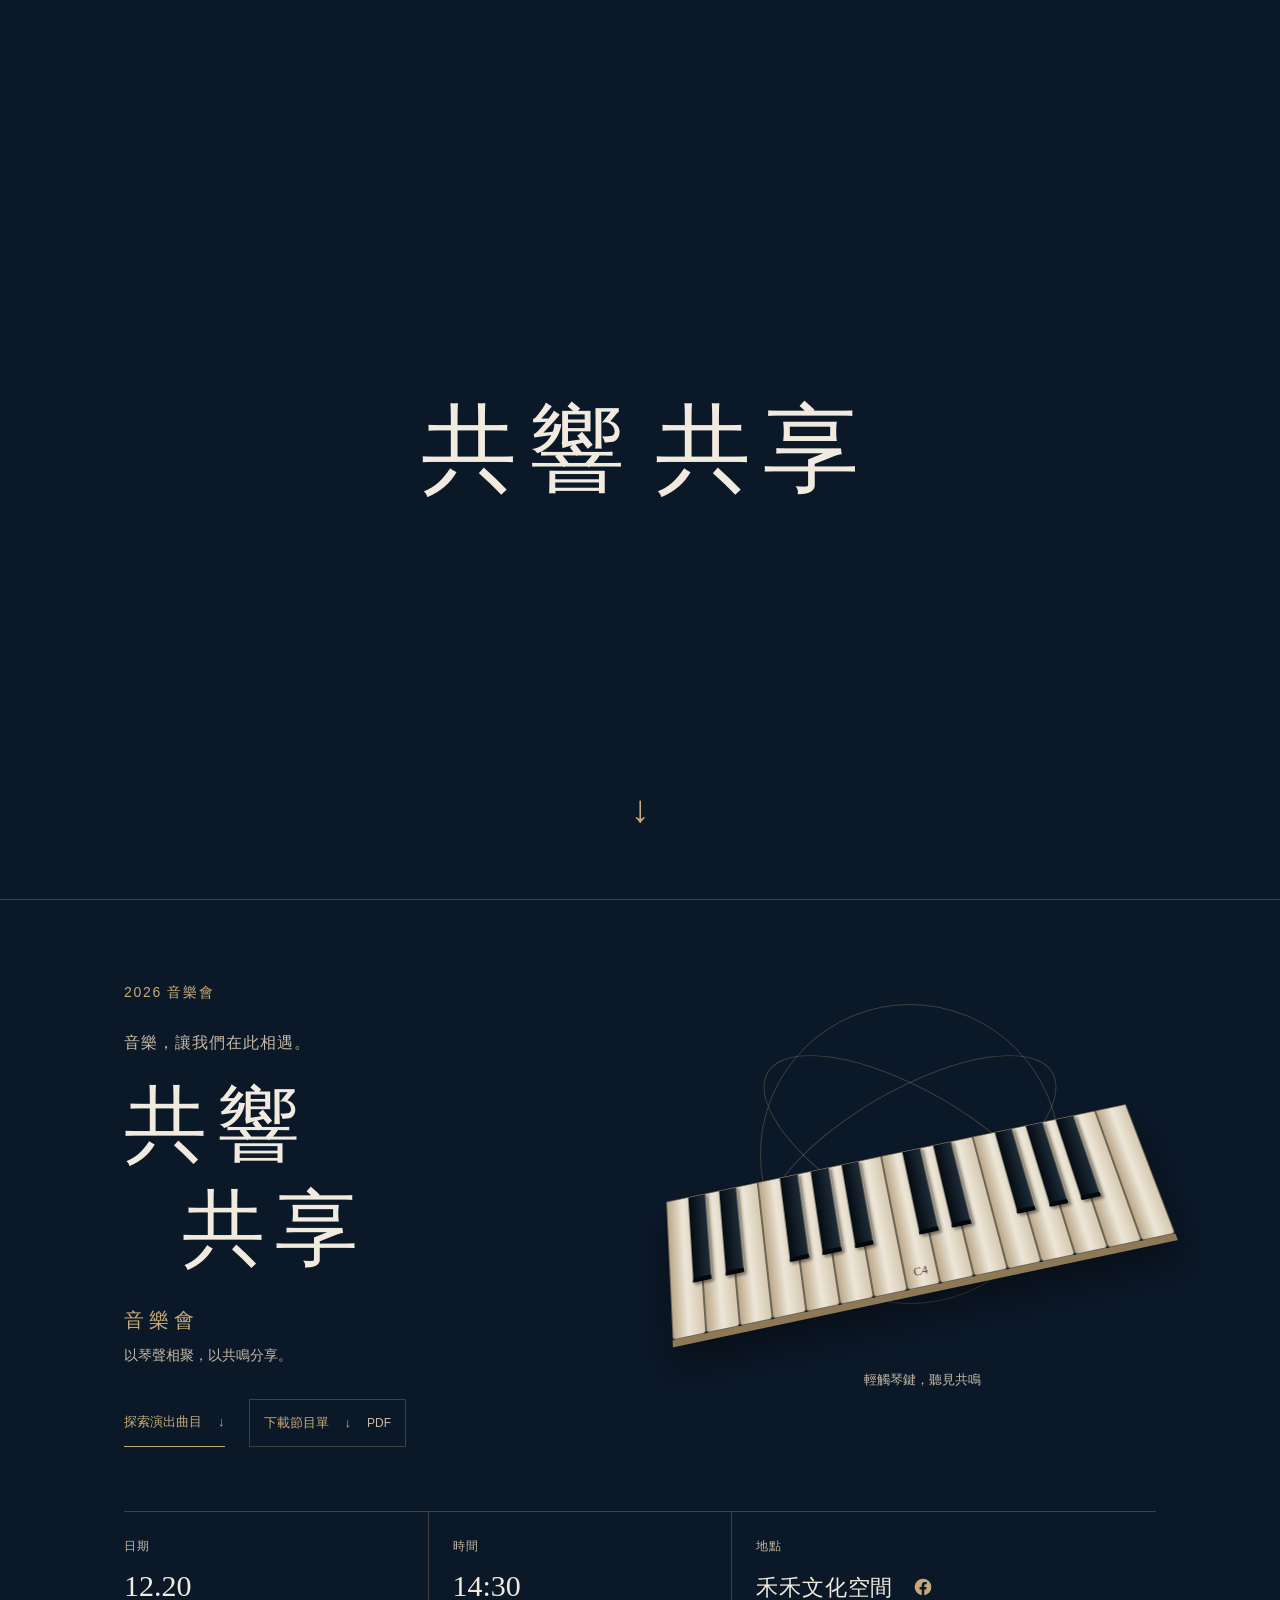
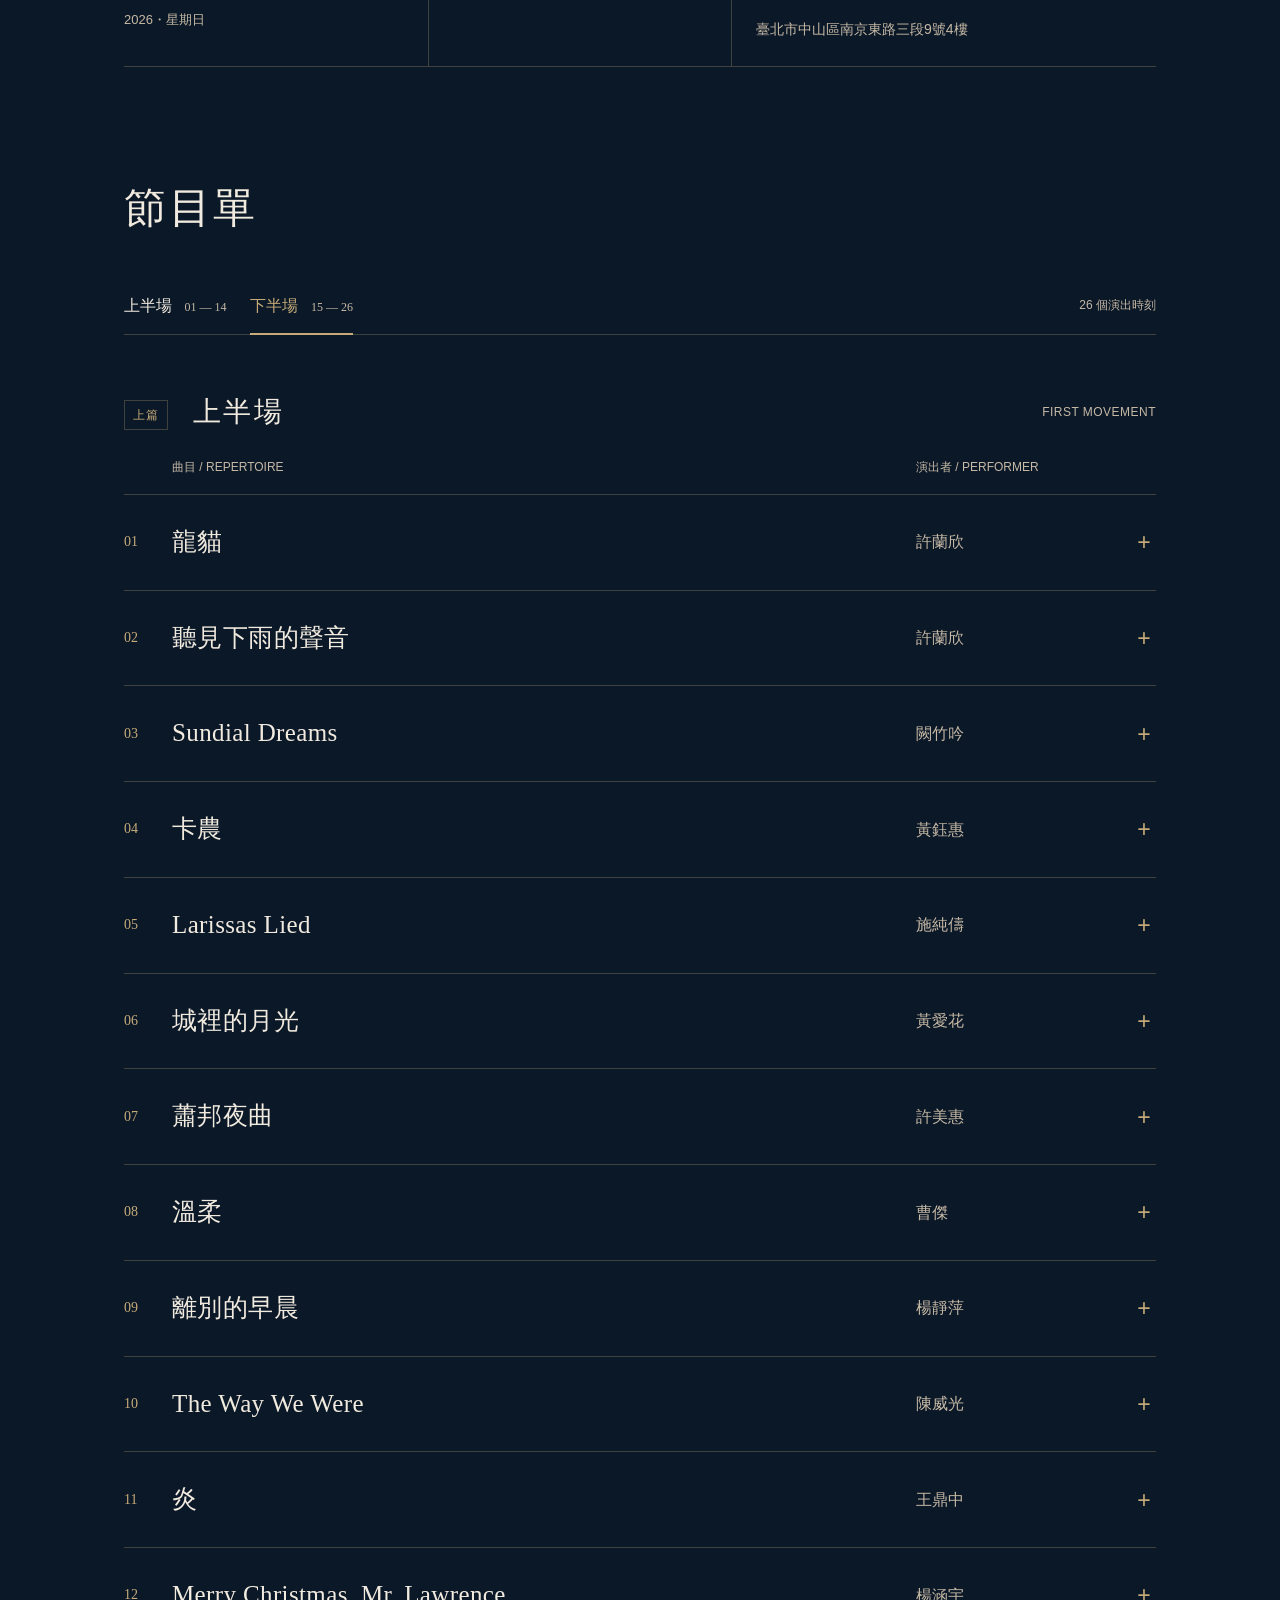
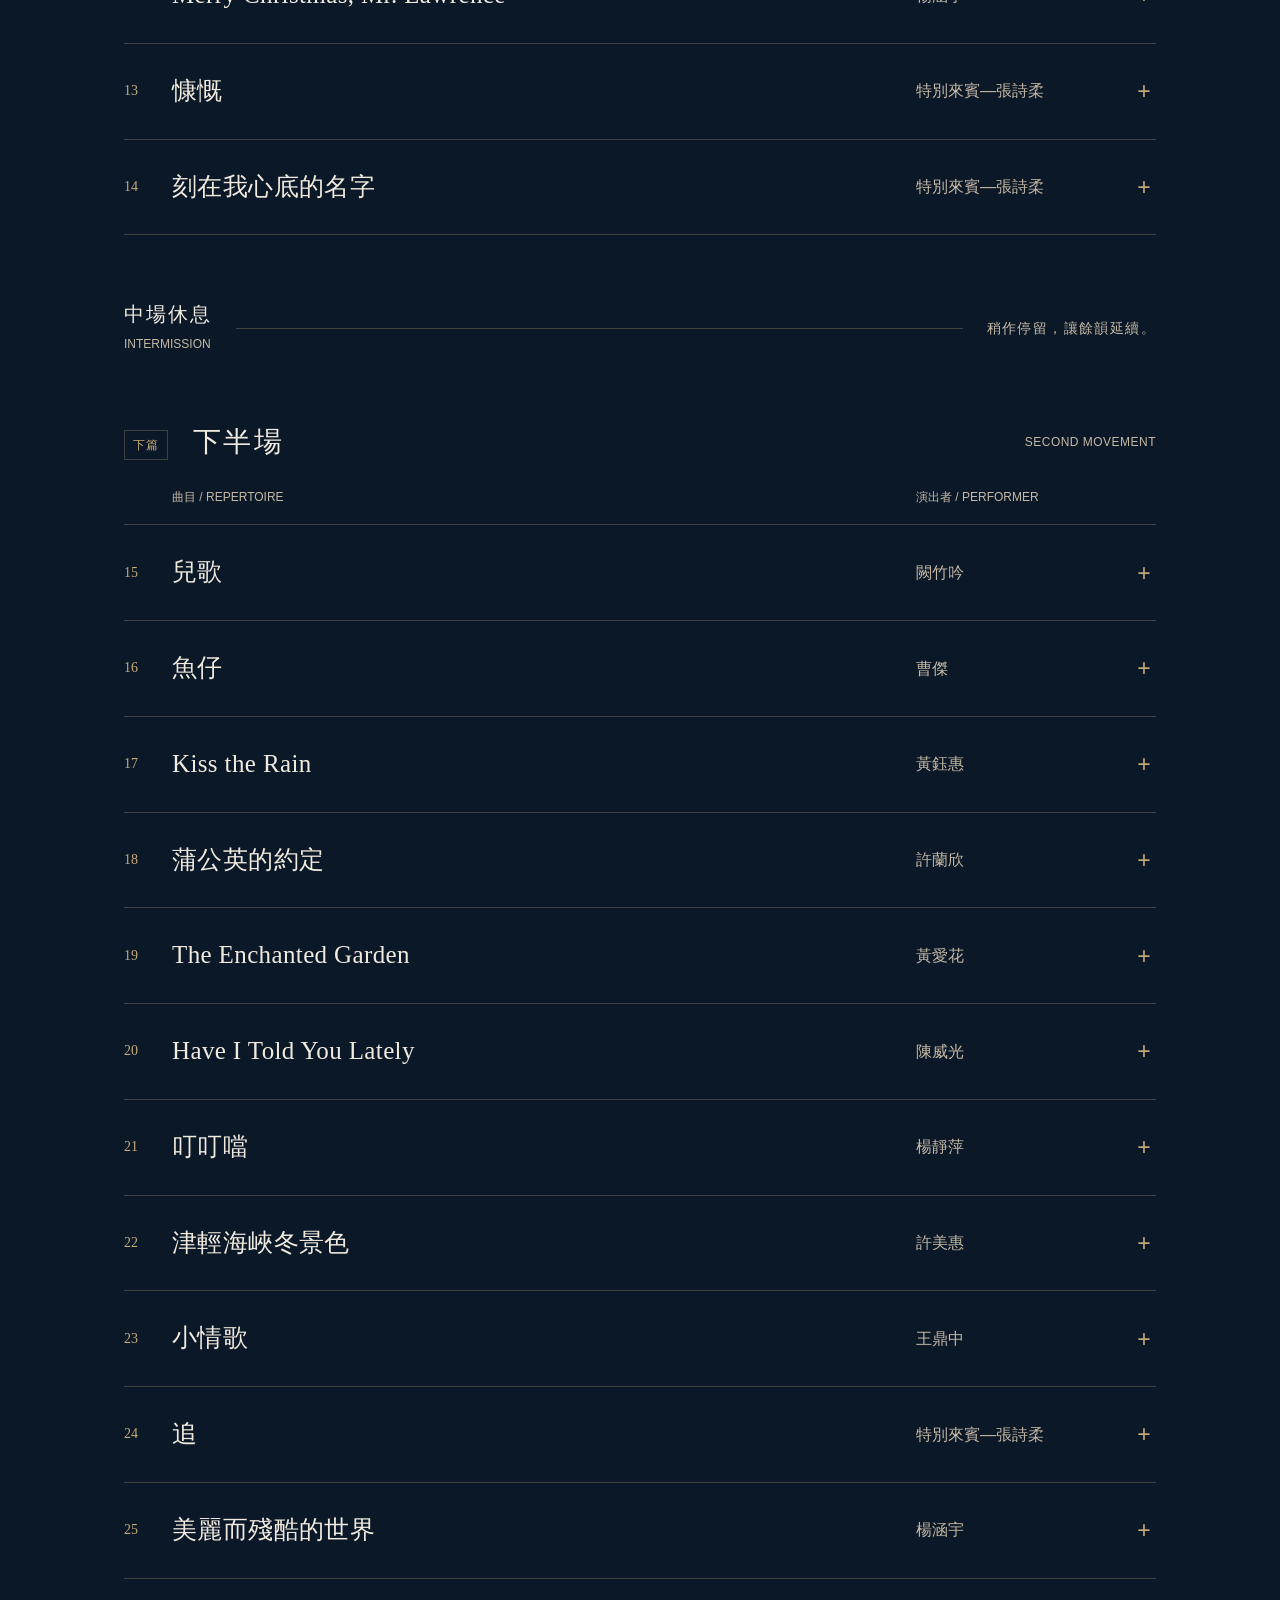
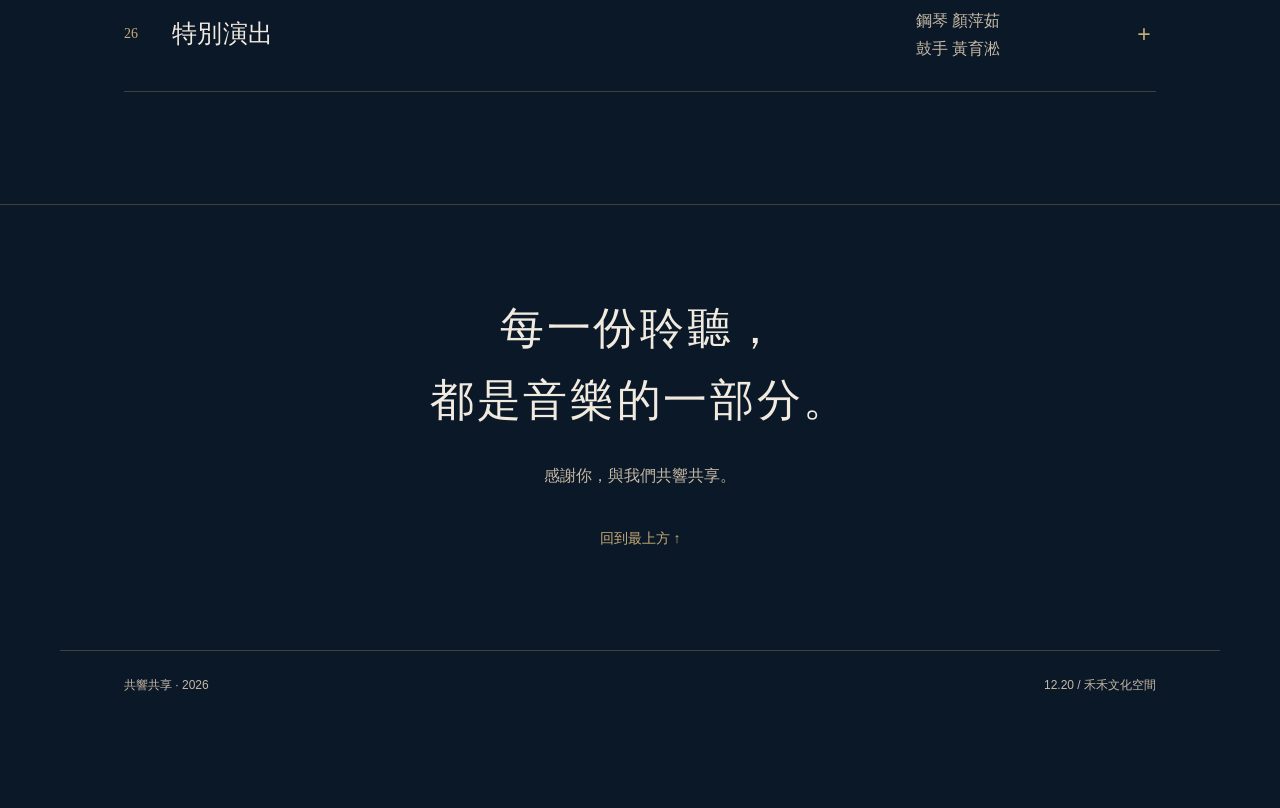
==== web/index.html @ 8a96e2d4 "Add confirmed film source for Larissas Lied" ====
<!doctype html>
<html lang="zh-Hant">
<head>
  <meta charset="UTF-8"><meta name="viewport" content="width=device-width, initial-scale=1">
  <meta name="theme-color" content="#0b1828">
  <title>共響共享｜2026 音樂會</title>
  <meta name="description" content="2026 共響共享音樂會・12 月 20 日 14:30・禾禾文化空間。探索演出曲目與演出者。">
  <link rel="icon" href="assets/piano.svg" type="image/svg+xml">
  <link rel="stylesheet" href="styles.css"><script src="main.js" defer></script>
</head>
<body id="top">
  <a class="skip" href="#program">跳至演出曲目</a>
  <header class="masthead"><a class="wordmark" href="#top">共響共享<span>2026 PIANO RECITAL</span></a><a class="header-link" href="#program">節目單 <span>↗</span></a></header>
  <main>
    <section class="intro" aria-label="共響共享"><h1 class="intro-title">共響<span>共享</span></h1><a class="scroll-cue" href="#concert" aria-label="向下探索音樂會"><span aria-hidden="true">↓</span></a></section>
    <div id="concert"></div>
    <section class="hero" aria-labelledby="title">
      <div class="hero-copy"><p class="recital-edition">2026 音樂會</p><p class="edition">音樂，讓我們在此相遇。</p><h2 class="recital-title" id="title">共響<span>共享</span></h2><div class="hero-bottom"><p class="subtitle">音 樂 會</p><p class="tagline">以琴聲相聚，以共鳴分享。</p></div><div class="hero-actions"><a class="explore" href="#program">探索演出曲目 <span>↓</span></a><a class="download-program" href="assets/concert-program.pdf" download="共響共享音樂會節目單.pdf">下載節目單 <span aria-hidden="true">↓</span><small>PDF</small></a></div></div>
      <div class="art"><div class="orb"></div><div class="orbit orbit-one"></div><div class="orbit orbit-two"></div><div class="keyboard" role="group" aria-label="可演奏琴鍵，中央 C4"></div><p class="piano-hint">輕觸琴鍵，聽見共鳴</p></div>
      <div class="event-strip"><div><span class="meta-label">日期</span><p>12.20 <small>2026・星期日</small></p></div><div><span class="meta-label">時間</span><p>14:30</p></div><div><span class="meta-label">地點</span><p class="venue">禾禾文化空間<a class="venue-facebook" href="https://www.facebook.com/hehe.ensemble/" target="_blank" rel="noopener noreferrer" aria-label="禾禾文化空間 Facebook（另開新分頁）"><svg viewBox="0 0 24 24" aria-hidden="true" focusable="false"><path fill="currentColor" d="M22 12a10 10 0 1 0-11.56 9.88v-6.99H7.9V12h2.54V9.8c0-2.51 1.49-3.9 3.77-3.9 1.09 0 2.23.2 2.23.2v2.46h-1.26c-1.24 0-1.63.77-1.63 1.56V12h2.78l-.45 2.89h-2.33v6.99A10 10 0 0 0 22 12Z"/></svg></a></p><address class="venue-address">臺北市中山區南京東路三段9號4樓</address></div></div>
    </section>
    <section class="program" id="program" aria-labelledby="program-title">
      <div class="section-heading"><div><h2 id="program-title">節目單</h2></div></div>
      <nav class="program-nav" aria-label="節目場次"><a href="#first" data-part="first" aria-current="true">上半場 <span>01 — 14</span></a><a href="#second" data-part="second">下半場 <span>15 — 26</span></a><span class="nav-note">26 個演出時刻</span></nav>
      <section class="movement" id="first" aria-labelledby="first-title"><div class="movement-heading"><h3 id="first-title"><span class="part-label">上篇</span> 上半場</h3><p>FIRST MOVEMENT</p></div><div class="column-labels"><span>曲目 / REPERTOIRE</span><span>演出者 / PERFORMER</span></div><details class="piece" name="concert-program" id="piece-01">
          <summary><span class="number">01</span><span class="piece-title">龍貓</span><span class="performer">許蘭欣</span><span class="plus" aria-hidden="true">+</span></summary>
          <div class="piece-info"><div class="source-copy"><span class="source-label">作品出處</span><p>動畫電影《龍貓》・久石讓</p></div></div>
        </details>
<details class="piece" name="concert-program" id="piece-02">
          <summary><span class="number">02</span><span class="piece-title">聽見下雨的聲音</span><span class="performer">許蘭欣</span><span class="plus" aria-hidden="true">+</span></summary>
          <div class="piece-info"><div class="source-copy"><span class="source-label">作品出處</span><p>周杰倫《哎呦，不錯哦》</p></div></div>
        </details>
<details class="piece" name="concert-program" id="piece-03">
          <summary><span class="number">03</span><span class="piece-title">Sundial Dreams</span><span class="performer">闕竹吟</span><span class="plus" aria-hidden="true">+</span></summary>
          <div class="piece-info"><div class="source-copy"><span class="source-label">作品出處</span><p>Kevin Kern《In the Enchanted Garden》</p></div></div>
        </details>
<details class="piece" name="concert-program" id="piece-04">
          <summary><span class="number">04</span><span class="piece-title">卡農</span><span class="performer">黃鈺惠</span><span class="plus" aria-hidden="true">+</span></summary>
          <div class="piece-info"><div class="source-copy"><span class="source-label">作品出處</span><p>Johann Pachelbel・Canon in D</p></div></div>
        </details>
<details class="piece" name="concert-program" id="piece-05">
          <summary><span class="number">05</span><span class="piece-title">Larissas Lied</span><span class="performer">施純儔</span><span class="plus" aria-hidden="true">+</span></summary>
          <div class="piece-info"><div class="source-copy"><span class="source-label">作品出處</span><p>德國電影《愛樂時光》</p></div></div>
        </details>
<details class="piece" name="concert-program" id="piece-06">
          <summary><span class="number">06</span><span class="piece-title">城裡的月光</span><span class="performer">黃愛花</span><span class="plus" aria-hidden="true">+</span></summary>
          <div class="piece-info"><div class="source-copy"><span class="source-label">作品出處</span><p>許美靜《遺憾》</p></div></div>
        </details>
<details class="piece" name="concert-program" id="piece-07">
          <summary><span class="number">07</span><span class="piece-title">蕭邦夜曲</span><span class="performer">許美惠</span><span class="plus" aria-hidden="true">+</span></summary>
          <div class="piece-info"><div class="source-copy"><span class="source-label">作品出處</span><p>Frédéric Chopin・Nocturne</p></div></div>
        </details>
<details class="piece" name="concert-program" id="piece-08">
          <summary><span class="number">08</span><span class="piece-title">溫柔</span><span class="performer">曹傑</span><span class="plus" aria-hidden="true">+</span></summary>
          <div class="piece-info"><div class="source-copy"><span class="source-label">作品出處</span><p>五月天《愛情萬歲》</p></div></div>
        </details>
<details class="piece" name="concert-program" id="piece-09">
          <summary><span class="number">09</span><span class="piece-title">離別的早晨</span><span class="performer">楊靜萍</span><span class="plus" aria-hidden="true">+</span></summary>
          <div class="piece-info"><div class="source-copy"><span class="source-label">作品出處</span><p>鋼琴演出</p></div></div>
        </details>
<details class="piece" name="concert-program" id="piece-10">
          <summary><span class="number">10</span><span class="piece-title">The Way We Were</span><span class="performer">陳威光</span><span class="plus" aria-hidden="true">+</span></summary>
          <div class="piece-info"><div class="source-copy"><span class="source-label">作品出處</span><p>電影《The Way We Were》主題曲</p></div></div>
        </details>
<details class="piece" name="concert-program" id="piece-11">
          <summary><span class="number">11</span><span class="piece-title">炎</span><span class="performer">王鼎中</span><span class="plus" aria-hidden="true">+</span></summary>
          <div class="piece-info"><div class="source-copy"><span class="source-label">作品出處</span><p>劇場版《鬼滅之刃》無限列車篇・LiSA</p></div></div>
        </details>
<details class="piece" name="concert-program" id="piece-12">
          <summary><span class="number">12</span><span class="piece-title">Merry Christmas, Mr. Lawrence</span><span class="performer">楊涵宇</span><span class="plus" aria-hidden="true">+</span></summary>
          <div class="piece-info"><div class="source-copy"><span class="source-label">作品出處</span><p>電影《Merry Christmas, Mr. Lawrence》・坂本龍一</p></div></div>
        </details>
<details class="piece" name="concert-program" id="piece-13">
          <summary><span class="number">13</span><span class="piece-title">慷慨</span><span class="performer">特別來賓—張詩柔</span><span class="plus" aria-hidden="true">+</span></summary>
          <div class="piece-info"><div class="source-copy"><span class="source-label">作品出處</span><p>曾沛慈《今天陽光就是特別耀眼特別和諧》</p></div></div>
        </details>
<details class="piece" name="concert-program" id="piece-14">
          <summary><span class="number">14</span><span class="piece-title">刻在我心底的名字</span><span class="performer">特別來賓—張詩柔</span><span class="plus" aria-hidden="true">+</span></summary>
          <div class="piece-info"><div class="source-copy"><span class="source-label">作品出處</span><p>電影《刻在你心底的名字》主題曲・盧廣仲</p></div></div>
        </details></section>
      <div class="intermission"><div><p>中場休息</p><span>INTERMISSION</span></div><span class="rest-line"></span><p class="rest-copy">稍作停留，讓餘韻延續。</p></div>
      <section class="movement" id="second" aria-labelledby="second-title"><div class="movement-heading"><h3 id="second-title"><span class="part-label">下篇</span> 下半場</h3><p>SECOND MOVEMENT</p></div><div class="column-labels"><span>曲目 / REPERTOIRE</span><span>演出者 / PERFORMER</span></div><details class="piece" name="concert-program" id="piece-15">
          <summary><span class="number">15</span><span class="piece-title">兒歌</span><span class="performer">闕竹吟</span><span class="plus" aria-hidden="true">+</span></summary>
          <div class="piece-info"><div class="source-copy"><span class="source-label">作品出處</span><p>張懸《親愛的…我還不知道》</p></div></div>
        </details>
<details class="piece" name="concert-program" id="piece-16">
          <summary><span class="number">16</span><span class="piece-title">魚仔</span><span class="performer">曹傑</span><span class="plus" aria-hidden="true">+</span></summary>
          <div class="piece-info"><div class="source-copy"><span class="source-label">作品出處</span><p>電視劇《花甲男孩轉大人》主題曲・盧廣仲</p></div></div>
        </details>
<details class="piece" name="concert-program" id="piece-17">
          <summary><span class="number">17</span><span class="piece-title">Kiss the Rain</span><span class="performer">黃鈺惠</span><span class="plus" aria-hidden="true">+</span></summary>
          <div class="piece-info"><div class="source-copy"><span class="source-label">作品出處</span><p>Yiruma《From the Yellow Room》</p></div></div>
        </details>
<details class="piece" name="concert-program" id="piece-18">
          <summary><span class="number">18</span><span class="piece-title">蒲公英的約定</span><span class="performer">許蘭欣</span><span class="plus" aria-hidden="true">+</span></summary>
          <div class="piece-info"><div class="source-copy"><span class="source-label">作品出處</span><p>周杰倫《我很忙》</p></div></div>
        </details>
<details class="piece" name="concert-program" id="piece-19">
          <summary><span class="number">19</span><span class="piece-title">The Enchanted Garden</span><span class="performer">黃愛花</span><span class="plus" aria-hidden="true">+</span></summary>
          <div class="piece-info"><div class="source-copy"><span class="source-label">作品出處</span><p>Kevin Kern《In the Enchanted Garden》</p></div></div>
        </details>
<details class="piece" name="concert-program" id="piece-20">
          <summary><span class="number">20</span><span class="piece-title">Have I Told You Lately</span><span class="performer">陳威光</span><span class="plus" aria-hidden="true">+</span></summary>
          <div class="piece-info"><div class="source-copy"><span class="source-label">作品出處</span><p>Van Morrison《Avalon Sunset》</p></div></div>
        </details>
<details class="piece" name="concert-program" id="piece-21">
          <summary><span class="number">21</span><span class="piece-title">叮叮噹</span><span class="performer">楊靜萍</span><span class="plus" aria-hidden="true">+</span></summary>
          <div class="piece-info"><div class="source-copy"><span class="source-label">作品出處</span><p>Jingle Bells・James Lord Pierpont</p></div></div>
        </details>
<details class="piece" name="concert-program" id="piece-22">
          <summary><span class="number">22</span><span class="piece-title">津輕海峽冬景色</span><span class="performer">許美惠</span><span class="plus" aria-hidden="true">+</span></summary>
          <div class="piece-info"><div class="source-copy"><span class="source-label">作品出處</span><p>石川さゆり〈津軽海峡・冬景色〉</p></div></div>
        </details>
<details class="piece" name="concert-program" id="piece-23">
          <summary><span class="number">23</span><span class="piece-title">小情歌</span><span class="performer">王鼎中</span><span class="plus" aria-hidden="true">+</span></summary>
          <div class="piece-info"><div class="source-copy"><span class="source-label">作品出處</span><p>蘇打綠《小宇宙》</p></div></div>
        </details>
<details class="piece" name="concert-program" id="piece-24">
          <summary><span class="number">24</span><span class="piece-title">追</span><span class="performer">特別來賓—張詩柔</span><span class="plus" aria-hidden="true">+</span></summary>
          <div class="piece-info"><div class="source-copy"><span class="source-label">作品出處</span><p>電影《金枝玉葉》・張國榮</p></div></div>
        </details>
<details class="piece" name="concert-program" id="piece-25">
          <summary><span class="number">25</span><span class="piece-title">美麗而殘酷的世界</span><span class="performer">楊涵宇</span><span class="plus" aria-hidden="true">+</span></summary>
          <div class="piece-info"><div class="source-copy"><span class="source-label">作品出處</span><p>動畫《進擊的巨人》片尾曲・日笠陽子</p></div></div>
        </details>
<details class="piece" name="concert-program" id="piece-26">
          <summary><span class="number">26</span><span class="piece-title">特別演出</span><span class="performer">鋼琴 顏萍茹<br>鼓手 黃育淞</span><span class="plus" aria-hidden="true">+</span></summary>
          <div class="piece-info"><div class="source-copy"><span class="source-label">作品出處</span><p>特別演出・鋼琴與鼓</p></div></div>
        </details></section>
    </section>
    <section class="closing"><h2>每一份聆聽，<br>都是音樂的一部分。</h2><p>感謝你，與我們共響共享。</p><a href="#top">回到最上方 ↑</a></section>
  </main>
  <footer><span>共響共享 · 2026</span><span>12.20 / 禾禾文化空間</span></footer><div class="toast" role="status" aria-live="polite"></div>
<a class="back-first" hidden href="#piece-01" aria-label="回到第一首歌"><svg viewBox="0 0 24 24" aria-hidden="true"><path d="m6 12 6-6 6 6M12 6v14M5 3h14" fill="none" stroke="currentColor" stroke-width="1.7" stroke-linecap="round" stroke-linejoin="round"/></svg><span>第一首</span></a>
</body>
</html>
---- web/styles.css ----
﻿@charset "UTF-8";
:root{color-scheme:dark;--navy:#0b1828;--surface:#13263a;--ivory:#f1eadf;--gold:#c6ab78;--muted:#c6b9a5;--line:rgba(198,171,120,.28);--serif:"Songti TC","PMingLiU",serif;--sans:"PingFang TC","Microsoft JhengHei",sans-serif;--page:24px;--space:8px}
*{box-sizing:border-box}html{scroll-behavior:smooth;scroll-padding-top:32px}body{margin:0;background:var(--navy);color:var(--ivory);font:400 16px/1.75 var(--sans);overflow-wrap:break-word}a{color:inherit;text-decoration:none}button{font:inherit}a,button,summary{-webkit-tap-highlight-color:transparent}a:focus-visible,button:focus-visible,summary:focus-visible{outline:2px solid var(--gold);outline-offset:5px}::selection{background:var(--gold);color:var(--navy)}html{scrollbar-color:var(--gold) var(--navy)}h1,h2,h3,p{margin:0}h1,h2,h3{font-family:var(--serif);font-weight:400;text-wrap:balance}h2{font-size:30px;line-height:1.4;letter-spacing:.06em}h3{font-size:24px;line-height:1.5;letter-spacing:.08em}small{font-size:12px}.skip{position:fixed;top:-100px;left:24px;z-index:10;padding:12px 20px;background:var(--ivory);color:var(--navy)}.skip:focus{top:16px}.masthead{display:none}
.intro{min-height:100svh;display:flex;align-items:center;justify-content:center;position:relative;border-bottom:1px solid var(--line)}.intro-title{font-size:clamp(64px,8vw,96px);line-height:1.25;letter-spacing:.12em;animation:title-in 1.8s ease both;padding-left:.12em}.intro-title span{display:block;margin-left:.7em}.scroll-cue{position:absolute;bottom:6vh;left:calc(50% - 36px);width:72px;height:72px;display:grid;place-items:center;font-size:38px;color:var(--gold);transition:scale .25s;animation:cue-arrive 1.5s .6s both}.scroll-cue span{animation:cue-float 2.3s ease-in-out infinite}.scroll-cue:hover,.scroll-cue:focus-visible{scale:1.25}
.hero,.program{width:min(100%,1160px);margin-inline:auto;padding-inline:var(--page)}.hero{display:flex;flex-direction:column;padding-top:64px;overflow:hidden}.recital-edition{font-size:14px;color:var(--gold);letter-spacing:.12em;margin-bottom:24px}.edition{font-family:var(--serif);font-size:16px;color:var(--muted);margin-bottom:16px;letter-spacing:.06em}.recital-title{font-size:64px;line-height:1.25;letter-spacing:.12em}.recital-title span{display:block;margin-left:.7em}.hero-bottom{margin-top:24px}.subtitle{font:400 20px/1.5 var(--serif);color:var(--gold)}.tagline{font-size:14px;color:var(--muted);margin-top:8px}.hero-actions{display:flex;gap:16px;align-items:center;flex-wrap:wrap;margin-top:32px}.explore,.download-program{display:inline-flex;align-items:center;justify-content:space-between;min-height:48px;font-size:14px;gap:16px;padding:10px 0;color:var(--gold)}.explore{border-bottom:1px solid var(--gold)}.download-program{padding:10px 14px;border:1px solid var(--line);transition:background .2s,border-color .2s}.download-program:hover{background:var(--surface);border-color:var(--gold)}.download-program small{font-size:12px;color:var(--muted)}
.art{position:relative;width:100%;height:340px;min-height:340px;margin-block:24px 16px;perspective:800px}.orb{position:absolute;width:260px;height:260px;left:calc(50% - 130px);top:0;border-radius:50%;border:1px solid var(--line)}.orbit{position:absolute;width:280px;height:100px;left:calc(50% - 140px);top:80px;border:1px solid var(--line);border-radius:50%;transform:rotate(-30deg)}.orbit-two{transform:rotate(30deg)}.keyboard{position:absolute;display:flex;left:6%;right:6%;top:115px;height:125px;transform:rotate(-12deg) rotateX(28deg);border-bottom:7px solid #8e7956;filter:drop-shadow(0 20px 18px #0006);isolation:isolate;touch-action:manipulation}.piano-key{border:1px solid #6c6559;cursor:pointer;touch-action:manipulation;padding:0;user-select:none;-webkit-user-select:none}.white-key{flex:1;min-width:0;height:100%;background:linear-gradient(90deg,#bba888,#ede6d8 50%,#d5c8af);border-radius:0 0 3px 3px;position:relative;color:#4d412c;display:flex;align-items:end;justify-content:center;padding-bottom:8px;font:12px Georgia,serif}.black-key{position:absolute;top:0;width:4.2%;height:64%;transform:translateX(-50%);z-index:2;background:linear-gradient(90deg,#040b12,#1e2c38);border-bottom:5px solid #02080d;box-shadow:2px 3px 3px #0006;border-radius:0 0 2px 2px}.white-key:hover,.white-key.pressed{background:var(--gold)}.black-key:hover,.black-key.pressed{background:#53606a}.white-key:focus-visible{z-index:1}.black-key:focus-visible{z-index:4}.piano-hint{position:absolute;transform:translateX(-50%);white-space:nowrap;font-size:13px;color:var(--muted);pointer-events:none}
.event-strip{display:grid;grid-template-columns:1fr 1fr;border-top:1px solid var(--line);border-bottom:1px solid var(--line);margin-top:16px}.event-strip>div{padding:24px 0}.event-strip>div:nth-child(2){padding-left:24px;border-left:1px solid var(--line)}.event-strip>div:last-child{grid-column:1/-1;border-top:1px solid var(--line)}.meta-label{display:block;color:var(--muted);font-size:12px;letter-spacing:.12em;margin-bottom:8px}.event-strip p{font-family:Georgia,var(--serif);font-size:30px;line-height:1.4;font-variant-numeric:tabular-nums}.event-strip small{font-family:var(--sans);display:block;font-size:13px;color:var(--muted);margin-top:4px}.event-strip p.venue{display:flex;align-items:center;gap:8px;flex-wrap:wrap;font:400 22px/1.5 var(--serif);letter-spacing:.04em}.venue-facebook{display:inline-flex;align-items:center;justify-content:center;width:44px;height:44px;color:var(--gold)}.venue-facebook svg{width:20px;height:20px}.venue-facebook:hover{color:var(--ivory)}
.program{padding-top:72px;padding-bottom:72px}.section-heading{margin-bottom:32px}.section-description{margin-top:16px;color:var(--muted);font-size:16px;line-height:1.8;max-width:45ch}.program-nav{display:flex;gap:24px;border-bottom:1px solid var(--line);margin-bottom:40px;align-items:center}.program-nav a{position:relative;padding-block:14px;min-height:52px;font-size:16px;white-space:nowrap}.program-nav a span{font:12px Georgia,serif;margin-left:8px;color:var(--muted)}.program-nav a[aria-current=true]{color:var(--gold)}.program-nav a[aria-current=true]:after{content:"";position:absolute;bottom:-1px;height:2px;left:0;right:0;background:var(--gold)}.nav-note{display:none}.movement{scroll-margin-top:24px}.movement-heading{display:flex;justify-content:space-between;align-items:center;gap:16px;margin-bottom:24px}.movement-heading h3 span{font:14px Georgia,serif;color:var(--gold);margin-right:16px}.movement-heading p{font:12px/1.5 var(--sans);color:var(--muted);letter-spacing:.04em}.column-labels{display:none}.piece{border-top:1px solid var(--line);scroll-margin-top:24px}.piece:last-child{border-bottom:1px solid var(--line)}summary{list-style:none;display:grid;grid-template-columns:32px minmax(0,1fr) 24px;column-gap:8px;row-gap:8px;padding-block:24px;cursor:pointer;align-items:start}summary::-webkit-details-marker{display:none}.number{font:14px/1.75 Georgia,serif;color:var(--gold);grid-row:1/3;padding-top:5px;font-variant-numeric:tabular-nums}.piece-title{font:400 22px/1.55 var(--serif);overflow-wrap:anywhere;letter-spacing:.015em}.performer{grid-column:2;grid-row:2;font-size:16px;color:var(--muted);line-height:1.75}.plus{grid-column:3;grid-row:1/3;color:var(--gold);font-size:23px;line-height:1.5;text-align:center;transition:transform .2s}.piece[open] .plus{transform:rotate(45deg)}summary:hover .piece-title{color:var(--gold)}.piece-info{margin-left:40px;padding:0 0 24px}.source-label{display:block;font-size:12px;color:var(--gold);margin-bottom:6px;letter-spacing:.08em}.piece-info p{font-size:15px;color:var(--muted);line-height:1.8;max-width:65ch}.intermission{display:flex;gap:24px;align-items:center;padding-block:48px}.intermission p{font:20px/1.5 var(--serif);letter-spacing:.1em}.intermission span:not(.rest-line){font-size:12px;color:var(--muted)}.rest-line{flex:1;height:1px;background:var(--line)}.rest-copy{display:none}.closing{text-align:center;border-top:1px solid var(--line);padding:64px var(--page)}.closing h2{font-size:30px;line-height:1.65}.closing>p{margin-top:24px;color:var(--muted);font-size:16px}.closing a{display:inline-flex;align-items:center;min-height:48px;margin-top:24px;font-size:14px;color:var(--gold)}footer{width:min(100%,1160px);margin:auto;padding:24px var(--page);border-top:1px solid var(--line);display:flex;gap:8px;flex-wrap:wrap;justify-content:space-between;color:var(--muted);font-size:12px}.toast{position:fixed;bottom:24px;left:50%;transform:translateX(-50%);background:var(--ivory);color:var(--navy);padding:12px 20px;font-size:14px;max-width:calc(100% - 32px);width:max-content;opacity:0;pointer-events:none;transition:opacity .2s;z-index:5}.toast.visible{opacity:1}.reveal-pending{opacity:0;transform:translateY(32px);transition:opacity .7s ease,transform .7s ease}.reveal-pending.revealed{opacity:1;transform:translateY(0)}
@media(min-width:600px){:root{--page:40px}.intro-title span{display:inline;margin-left:.2em}.hero{padding-top:80px}.hero-copy{max-width:660px}.recital-title{font-size:80px}.art{height:400px;min-height:400px;max-width:620px;align-self:center}.keyboard{height:165px;top:135px}.orb{width:320px;height:320px;left:calc(50% - 160px)}.orbit{width:370px;left:calc(50% - 185px);top:90px;height:130px}.program{padding-block:88px}.section-heading h2{font-size:38px}.section-description{max-width:48ch}.nav-note{display:block;margin-left:auto;font-size:12px;color:var(--muted)}.movement-heading h3{font-size:28px}.piece-title{font-size:25px}.closing h2{font-size:38px}}
@media(min-width:801px){:root{--page:48px}.hero{display:grid;grid-template-columns:1fr 1fr;column-gap:32px;align-items:center}.hero-copy{padding-bottom:48px}.recital-title{font-size:clamp(64px,6.5vw,88px)}.art{height:430px;min-height:430px;margin:0;align-self:stretch;max-width:none}.keyboard{left:0;right:0;top:160px;height:160px}.orb{width:300px;height:300px;left:calc(50% - 150px);top:24px}.orbit{width:330px;left:calc(50% - 165px);top:110px}.event-strip{grid-column:1/-1;grid-template-columns:1fr 1fr 1.4fr}.event-strip>div{padding:24px}.event-strip>div:first-child{padding-left:0}.event-strip>div:last-child{grid-column:auto;border-top:0;border-left:1px solid var(--line)}.event-strip small{font-size:13px}.section-heading{display:flex;justify-content:space-between;align-items:end;gap:48px}.section-description{margin:0}.hero-actions{gap:16px}.explore,.download-program{font-size:13px}.rest-copy{display:block;font-size:14px!important;color:var(--muted)}}
@media(min-width:900px){.column-labels{display:grid;grid-template-columns:1fr 200px;padding:0 40px 16px 48px;font-size:12px;color:var(--muted)}summary{grid-template-columns:32px minmax(0,1fr) 200px 24px;column-gap:16px;align-items:center;padding-block:28px;row-gap:0}.number{grid-row:auto;padding-top:0}.performer{grid-column:auto;grid-row:auto}.plus{grid-column:auto;grid-row:auto}.piece-info{margin-left:48px;display:flex;align-items:end;justify-content:space-between;gap:24px}.section-heading h2{font-size:42px}}
@media(min-width:1200px){:root{--page:64px}.hero{column-gap:48px}.hero-actions{gap:24px}.program{padding-top:112px;padding-bottom:112px}.section-heading{margin-bottom:40px}.program-nav{margin-bottom:56px}.intermission{padding-block:64px}.closing{padding-block:88px}.closing h2{font-size:44px}}
@keyframes title-in{from{opacity:0;transform:translateY(12px)}to{opacity:1;transform:translateY(0)}}@keyframes cue-arrive{from{opacity:0}to{opacity:1}}@keyframes cue-float{0%,100%{transform:translateY(-5px)}50%{transform:translateY(6px)}}
@media(prefers-reduced-motion:reduce){html{scroll-behavior:auto}*,*:before,*:after{animation:none!important;transition:none!important}.reveal-pending{opacity:1;transform:none}.scroll-cue:hover,.scroll-cue:focus-visible{scale:1}}

.venue-address{font-style:normal;font-size:14px;line-height:1.8;color:var(--muted);margin-top:8px;max-width:24em}
.movement-heading h3 .part-label{font:400 12px/1.5 var(--sans);display:inline-block;border:1px solid var(--line);padding:5px 8px;letter-spacing:.08em;vertical-align:middle}
.back-first{position:fixed;right:max(16px,env(safe-area-inset-right));bottom:max(16px,env(safe-area-inset-bottom));z-index:4;display:flex;flex-direction:column;align-items:center;justify-content:center;gap:2px;width:60px;min-height:64px;background:var(--surface);color:var(--gold);border:1px solid var(--gold);border-radius:8px;box-shadow:0 4px 16px #0004;font-size:12px;line-height:1.5}
.back-first svg{width:22px;height:22px}.back-first:hover{background:var(--navy);color:var(--ivory)}
body{padding-bottom:88px}

.back-first[hidden]{display:none}
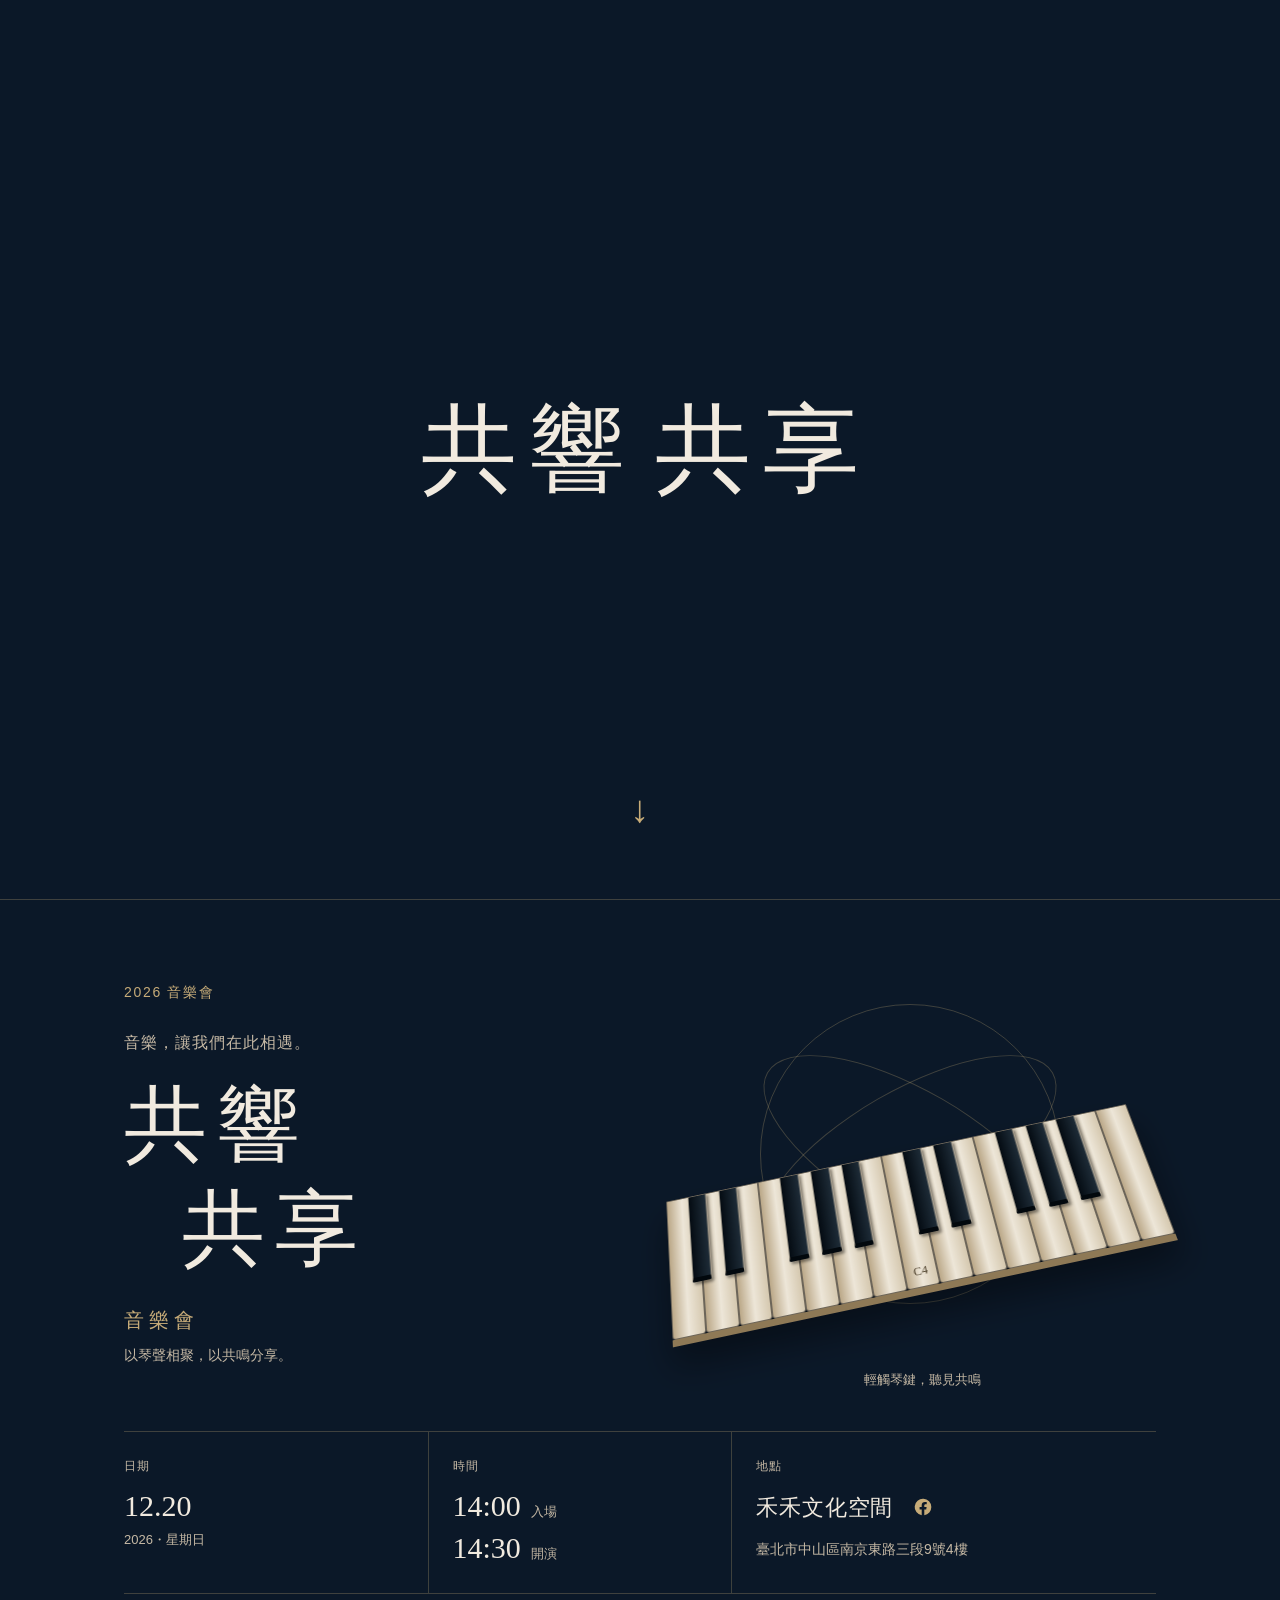
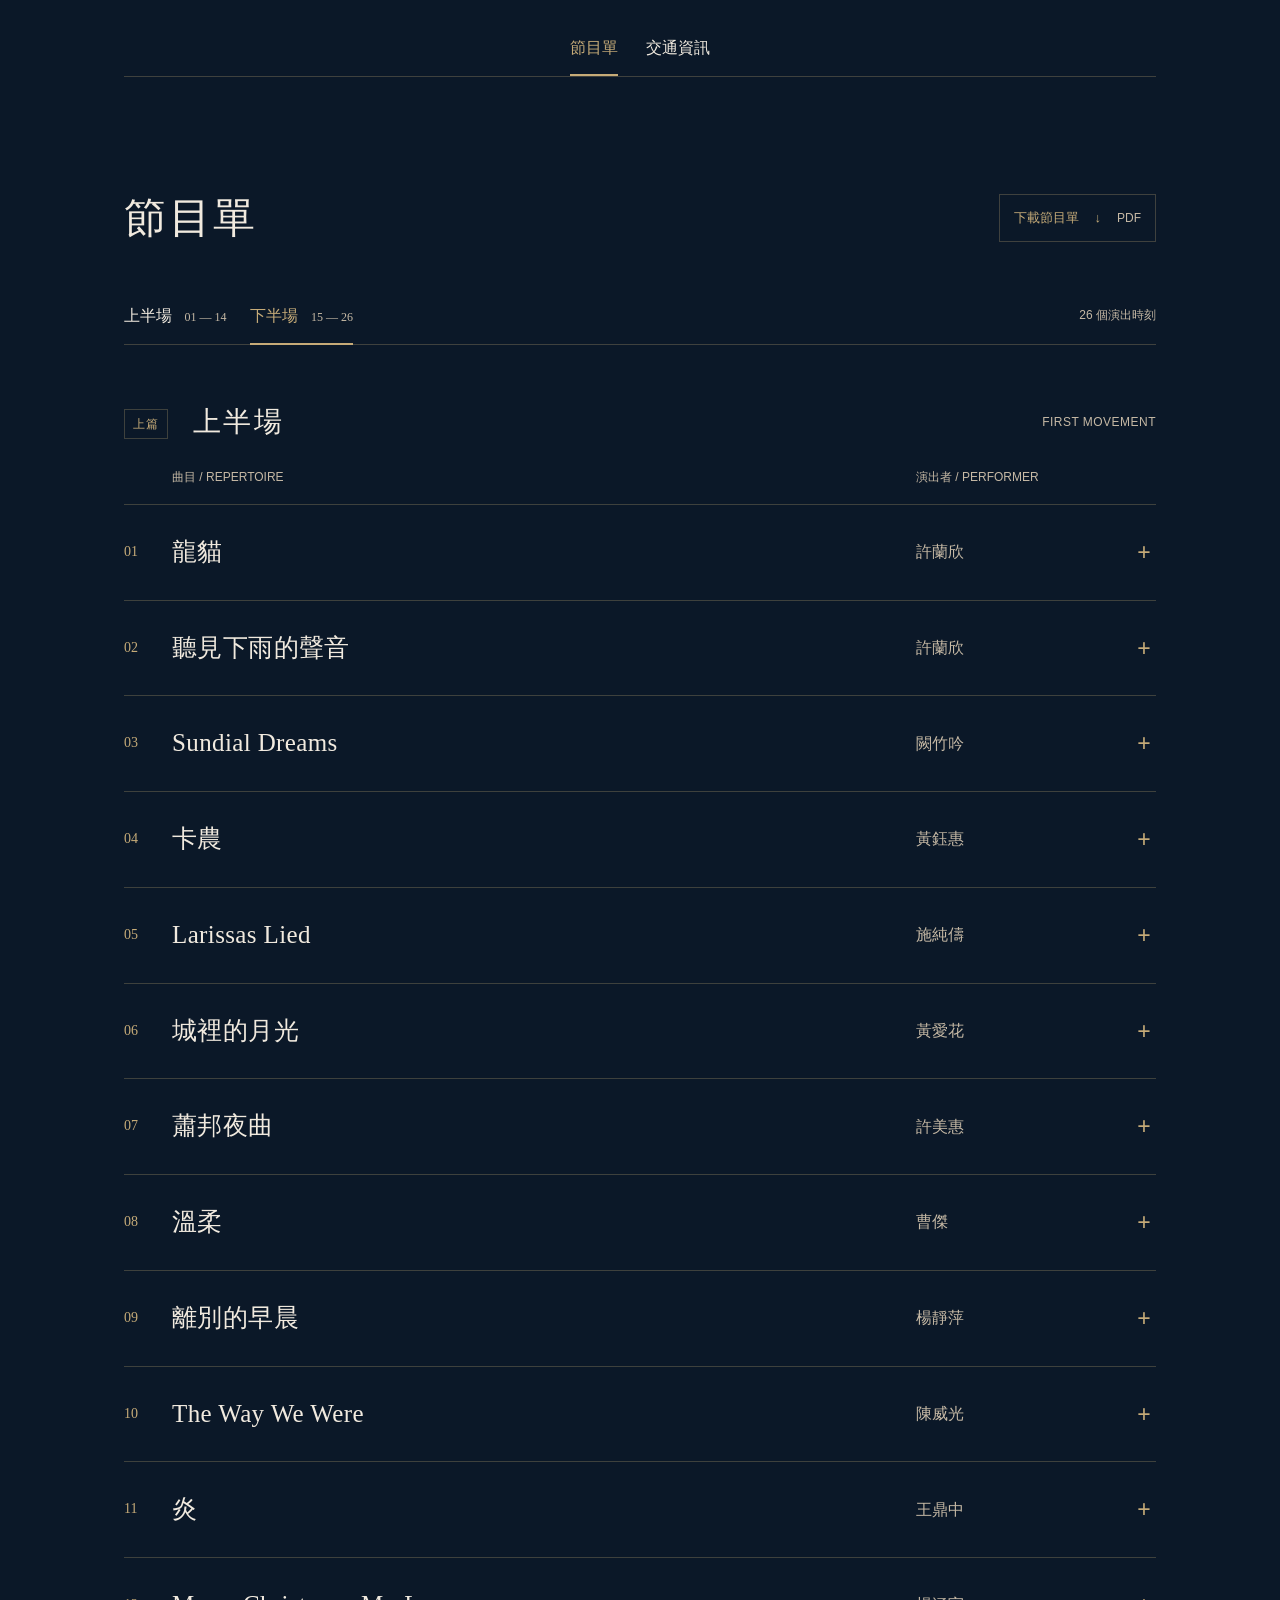
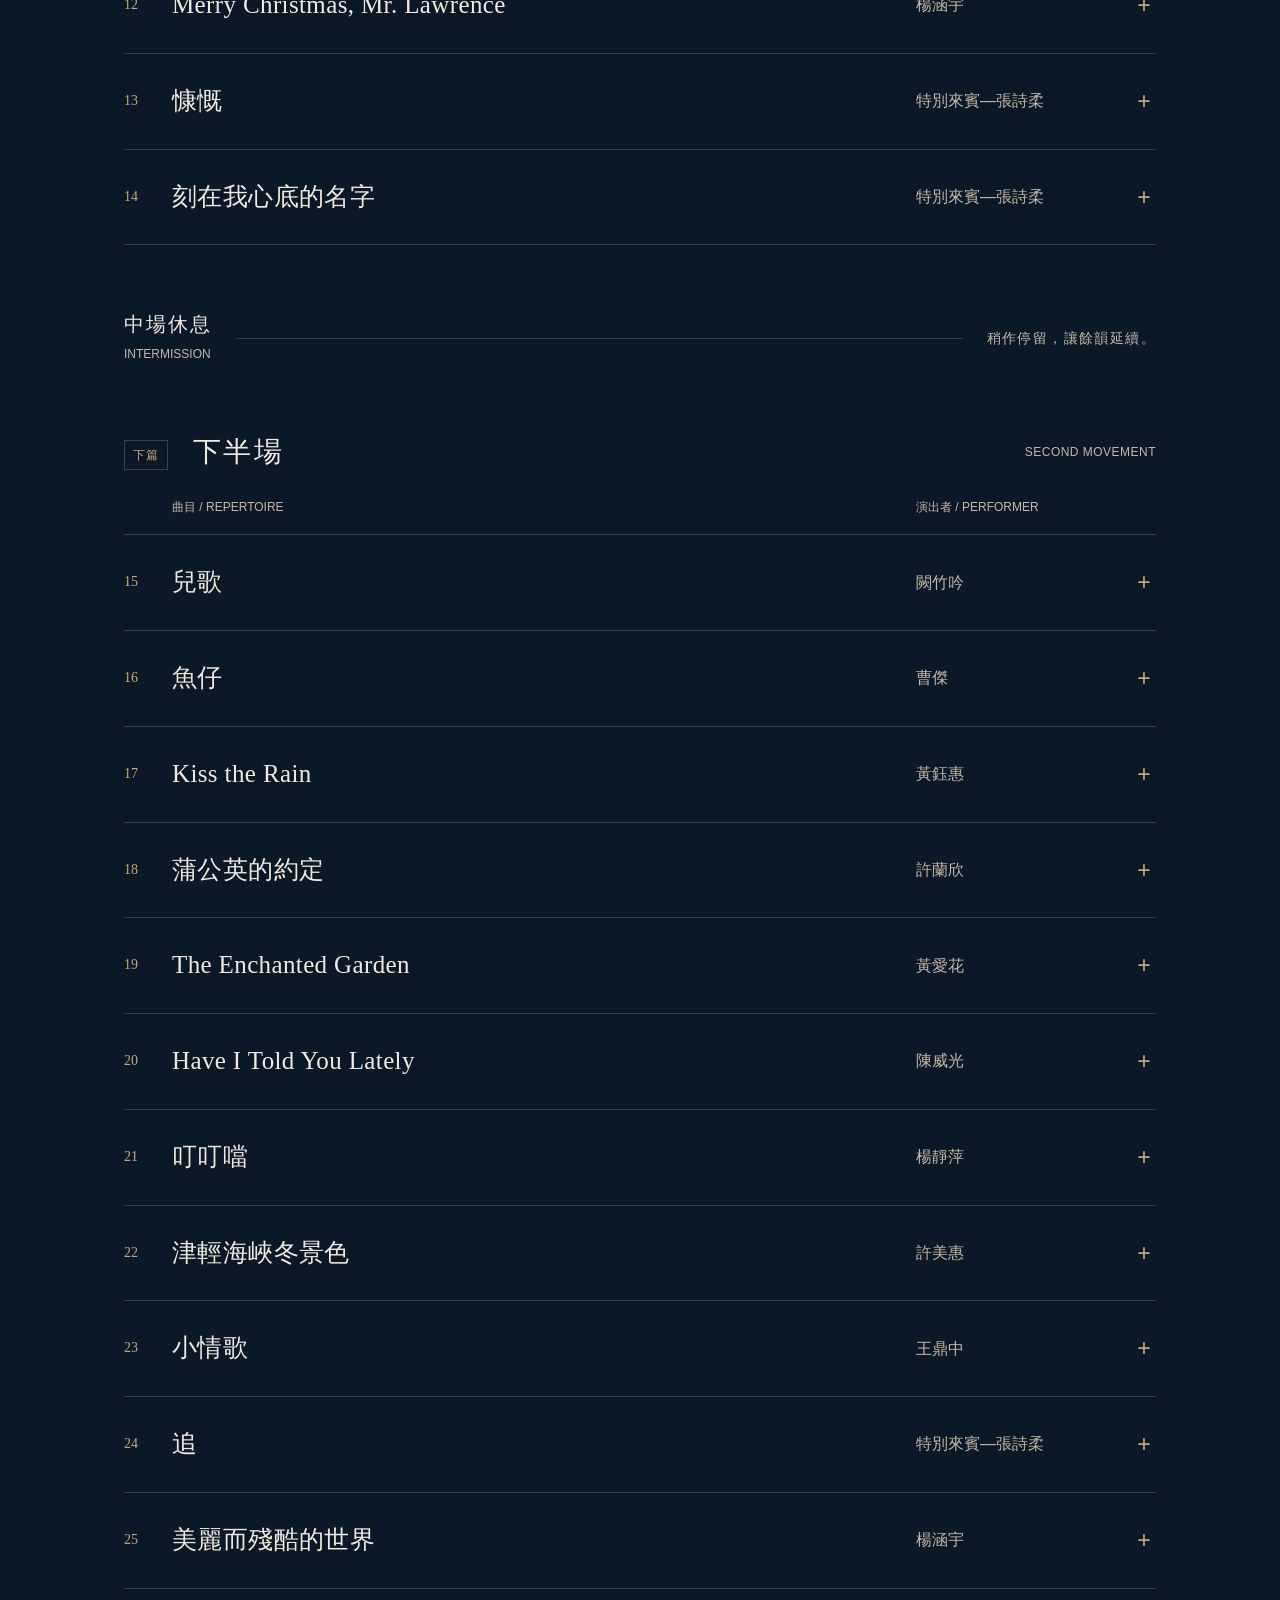
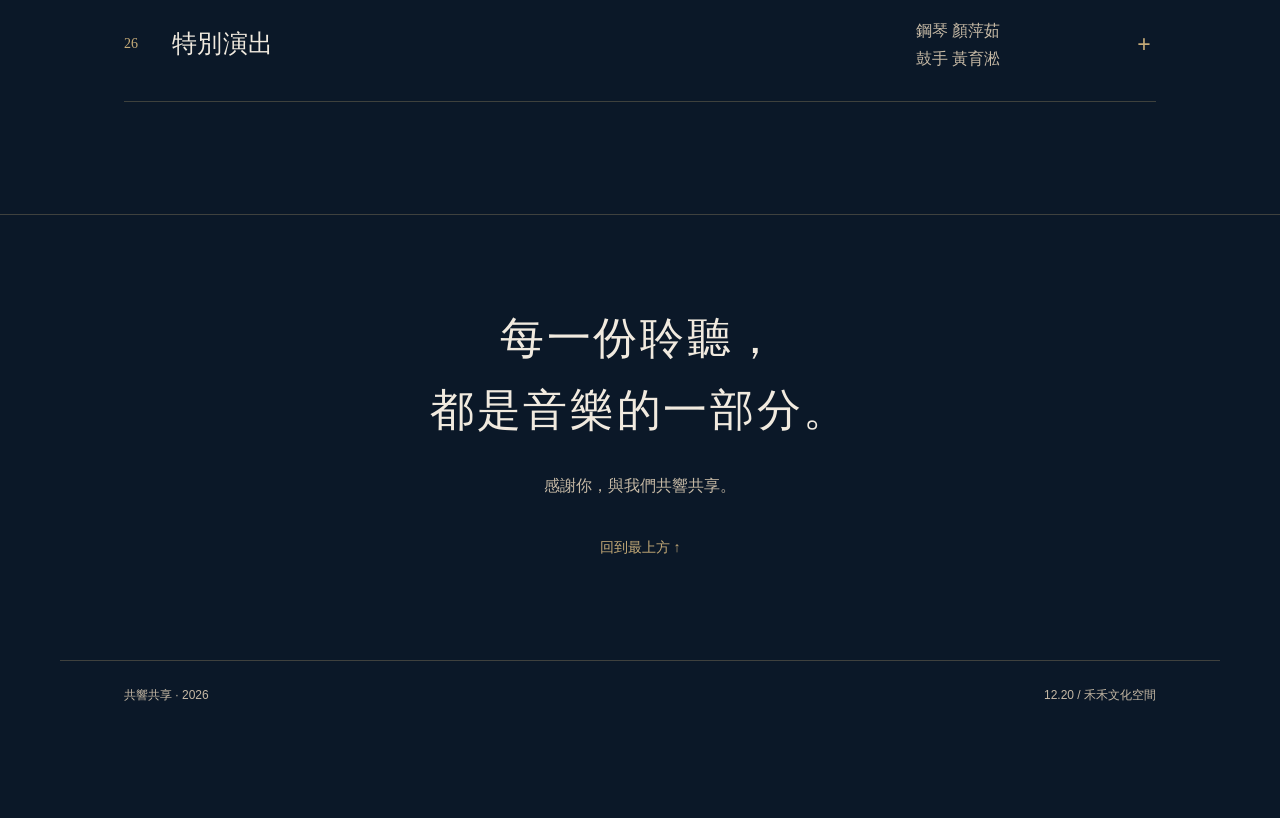
==== commit 0071952f: "Add concert travel information and update program layout" ====
--- a/web/index.html
+++ b/web/index.html
@@ -9,18 +9,25 @@
   <link rel="stylesheet" href="styles.css"><script src="main.js" defer></script>
 </head>
 <body id="top">
-  <a class="skip" href="#program">跳至演出曲目</a>
-  <header class="masthead"><a class="wordmark" href="#top">共響共享<span>2026 PIANO RECITAL</span></a><a class="header-link" href="#program">節目單 <span>↗</span></a></header>
+  <a class="skip" href="#program">跳至主要內容</a>
   <main>
-    <section class="intro" aria-label="共響共享"><h1 class="intro-title">共響<span>共享</span></h1><a class="scroll-cue" href="#concert" aria-label="向下探索音樂會"><span aria-hidden="true">↓</span></a></section>
+<section class="intro" aria-label="共響共享"><h1 class="intro-title">共響<span>共享</span></h1><a class="scroll-cue" href="#concert" aria-label="向下探索音樂會"><span aria-hidden="true">↓</span></a></section>
     <div id="concert"></div>
     <section class="hero" aria-labelledby="title">
-      <div class="hero-copy"><p class="recital-edition">2026 音樂會</p><p class="edition">音樂，讓我們在此相遇。</p><h2 class="recital-title" id="title">共響<span>共享</span></h2><div class="hero-bottom"><p class="subtitle">音 樂 會</p><p class="tagline">以琴聲相聚，以共鳴分享。</p></div><div class="hero-actions"><a class="explore" href="#program">探索演出曲目 <span>↓</span></a><a class="download-program" href="assets/concert-program.pdf" download="共響共享音樂會節目單.pdf">下載節目單 <span aria-hidden="true">↓</span><small>PDF</small></a></div></div>
+      <div class="hero-copy"><p class="recital-edition">2026 音樂會</p><p class="edition">音樂，讓我們在此相遇。</p><h2 class="recital-title" id="title">共響<span>共享</span></h2><div class="hero-bottom"><p class="subtitle">音 樂 會</p><p class="tagline">以琴聲相聚，以共鳴分享。</p></div></div>
       <div class="art"><div class="orb"></div><div class="orbit orbit-one"></div><div class="orbit orbit-two"></div><div class="keyboard" role="group" aria-label="可演奏琴鍵，中央 C4"></div><p class="piano-hint">輕觸琴鍵，聽見共鳴</p></div>
-      <div class="event-strip"><div><span class="meta-label">日期</span><p>12.20 <small>2026・星期日</small></p></div><div><span class="meta-label">時間</span><p>14:30</p></div><div><span class="meta-label">地點</span><p class="venue">禾禾文化空間<a class="venue-facebook" href="https://www.facebook.com/hehe.ensemble/" target="_blank" rel="noopener noreferrer" aria-label="禾禾文化空間 Facebook（另開新分頁）"><svg viewBox="0 0 24 24" aria-hidden="true" focusable="false"><path fill="currentColor" d="M22 12a10 10 0 1 0-11.56 9.88v-6.99H7.9V12h2.54V9.8c0-2.51 1.49-3.9 3.77-3.9 1.09 0 2.23.2 2.23.2v2.46h-1.26c-1.24 0-1.63.77-1.63 1.56V12h2.78l-.45 2.89h-2.33v6.99A10 10 0 0 0 22 12Z"/></svg></a></p><address class="venue-address">臺北市中山區南京東路三段9號4樓</address></div></div>
+      <div class="event-strip"><div><span class="meta-label">日期</span><p>12.20 <small>2026・星期日</small></p></div><div><span class="meta-label">時間</span><p class="event-time"><time datetime="14:00">14:00</time> <small>入場</small></p><p class="event-time"><time datetime="14:30">14:30</time> <small>開演</small></p></div><div><span class="meta-label">地點</span><p class="venue">禾禾文化空間<a class="venue-facebook" href="https://www.facebook.com/hehe.ensemble/" target="_blank" rel="noopener noreferrer" aria-label="禾禾文化空間 Facebook（另開新分頁）"><svg viewBox="0 0 24 24" aria-hidden="true" focusable="false"><path fill="currentColor" d="M22 12a10 10 0 1 0-11.56 9.88v-6.99H7.9V12h2.54V9.8c0-2.51 1.49-3.9 3.77-3.9 1.09 0 2.23.2 2.23.2v2.46h-1.26c-1.24 0-1.63.77-1.63 1.56V12h2.78l-.45 2.89h-2.33v6.99A10 10 0 0 0 22 12Z"/></svg></a></p><address class="venue-address">臺北市中山區南京東路三段9號4樓</address></div></div>
     </section>
-    <section class="program" id="program" aria-labelledby="program-title">
-      <div class="section-heading"><div><h2 id="program-title">節目單</h2></div></div>
+    <div class="page-content">
+      <nav class="site-nav" id="pages" aria-label="網站導覽">
+        <a href="./#pages" aria-current="page">節目單</a>
+        <a href="traffic.html#pages">交通資訊</a>
+      </nav>
+<section class="program" id="program" aria-labelledby="program-title">
+      <div class="section-heading">
+        <h2 id="program-title">節目單</h2>
+        <a class="download-program" href="assets/concert-program.pdf" download="共響共享音樂會節目單.pdf">下載節目單 <span aria-hidden="true">↓</span><small>PDF</small></a>
+      </div>
       <nav class="program-nav" aria-label="節目場次"><a href="#first" data-part="first" aria-current="true">上半場 <span>01 — 14</span></a><a href="#second" data-part="second">下半場 <span>15 — 26</span></a><span class="nav-note">26 個演出時刻</span></nav>
       <section class="movement" id="first" aria-labelledby="first-title"><div class="movement-heading"><h3 id="first-title"><span class="part-label">上篇</span> 上半場</h3><p>FIRST MOVEMENT</p></div><div class="column-labels"><span>曲目 / REPERTOIRE</span><span>演出者 / PERFORMER</span></div><details class="piece" name="concert-program" id="piece-01">
           <summary><span class="number">01</span><span class="piece-title">龍貓</span><span class="performer">許蘭欣</span><span class="plus" aria-hidden="true">+</span></summary>
@@ -56,7 +63,7 @@
         </details>
 <details class="piece" name="concert-program" id="piece-09">
           <summary><span class="number">09</span><span class="piece-title">離別的早晨</span><span class="performer">楊靜萍</span><span class="plus" aria-hidden="true">+</span></summary>
-          <div class="piece-info"><div class="source-copy"><span class="source-label">作品出處</span><p>鋼琴演出</p></div></div>
+          <div class="piece-info"><div class="source-copy"><span class="source-label">作品出處</span><p>奧地利歌手 Udo Jürgens 的德文歌曲《Was ich dir sagen will》</p></div></div>
         </details>
 <details class="piece" name="concert-program" id="piece-10">
           <summary><span class="number">10</span><span class="piece-title">The Way We Were</span><span class="performer">陳威光</span><span class="plus" aria-hidden="true">+</span></summary>
@@ -129,6 +136,7 @@
         </details></section>
     </section>
     <section class="closing"><h2>每一份聆聽，<br>都是音樂的一部分。</h2><p>感謝你，與我們共響共享。</p><a href="#top">回到最上方 ↑</a></section>
+    </div>
   </main>
   <footer><span>共響共享 · 2026</span><span>12.20 / 禾禾文化空間</span></footer><div class="toast" role="status" aria-live="polite"></div>
 <a class="back-first" hidden href="#piece-01" aria-label="回到第一首歌"><svg viewBox="0 0 24 24" aria-hidden="true"><path d="m6 12 6-6 6 6M12 6v14M5 3h14" fill="none" stroke="currentColor" stroke-width="1.7" stroke-linecap="round" stroke-linejoin="round"/></svg><span>第一首</span></a>
--- a/web/styles.css
+++ b/web/styles.css
@@ -2,14 +2,14 @@
 :root{color-scheme:dark;--navy:#0b1828;--surface:#13263a;--ivory:#f1eadf;--gold:#c6ab78;--muted:#c6b9a5;--line:rgba(198,171,120,.28);--serif:"Songti TC","PMingLiU",serif;--sans:"PingFang TC","Microsoft JhengHei",sans-serif;--page:24px;--space:8px}
 *{box-sizing:border-box}html{scroll-behavior:smooth;scroll-padding-top:32px}body{margin:0;background:var(--navy);color:var(--ivory);font:400 16px/1.75 var(--sans);overflow-wrap:break-word}a{color:inherit;text-decoration:none}button{font:inherit}a,button,summary{-webkit-tap-highlight-color:transparent}a:focus-visible,button:focus-visible,summary:focus-visible{outline:2px solid var(--gold);outline-offset:5px}::selection{background:var(--gold);color:var(--navy)}html{scrollbar-color:var(--gold) var(--navy)}h1,h2,h3,p{margin:0}h1,h2,h3{font-family:var(--serif);font-weight:400;text-wrap:balance}h2{font-size:30px;line-height:1.4;letter-spacing:.06em}h3{font-size:24px;line-height:1.5;letter-spacing:.08em}small{font-size:12px}.skip{position:fixed;top:-100px;left:24px;z-index:10;padding:12px 20px;background:var(--ivory);color:var(--navy)}.skip:focus{top:16px}.masthead{display:none}
 .intro{min-height:100svh;display:flex;align-items:center;justify-content:center;position:relative;border-bottom:1px solid var(--line)}.intro-title{font-size:clamp(64px,8vw,96px);line-height:1.25;letter-spacing:.12em;animation:title-in 1.8s ease both;padding-left:.12em}.intro-title span{display:block;margin-left:.7em}.scroll-cue{position:absolute;bottom:6vh;left:calc(50% - 36px);width:72px;height:72px;display:grid;place-items:center;font-size:38px;color:var(--gold);transition:scale .25s;animation:cue-arrive 1.5s .6s both}.scroll-cue span{animation:cue-float 2.3s ease-in-out infinite}.scroll-cue:hover,.scroll-cue:focus-visible{scale:1.25}
-.hero,.program{width:min(100%,1160px);margin-inline:auto;padding-inline:var(--page)}.hero{display:flex;flex-direction:column;padding-top:64px;overflow:hidden}.recital-edition{font-size:14px;color:var(--gold);letter-spacing:.12em;margin-bottom:24px}.edition{font-family:var(--serif);font-size:16px;color:var(--muted);margin-bottom:16px;letter-spacing:.06em}.recital-title{font-size:64px;line-height:1.25;letter-spacing:.12em}.recital-title span{display:block;margin-left:.7em}.hero-bottom{margin-top:24px}.subtitle{font:400 20px/1.5 var(--serif);color:var(--gold)}.tagline{font-size:14px;color:var(--muted);margin-top:8px}.hero-actions{display:flex;gap:16px;align-items:center;flex-wrap:wrap;margin-top:32px}.explore,.download-program{display:inline-flex;align-items:center;justify-content:space-between;min-height:48px;font-size:14px;gap:16px;padding:10px 0;color:var(--gold)}.explore{border-bottom:1px solid var(--gold)}.download-program{padding:10px 14px;border:1px solid var(--line);transition:background .2s,border-color .2s}.download-program:hover{background:var(--surface);border-color:var(--gold)}.download-program small{font-size:12px;color:var(--muted)}
+.hero,.program{width:min(100%,1160px);margin-inline:auto;padding-inline:var(--page)}.hero{display:flex;flex-direction:column;padding-top:64px;overflow:hidden}.recital-edition{font-size:14px;color:var(--gold);letter-spacing:.12em;margin-bottom:24px}.edition{font-family:var(--serif);font-size:16px;color:var(--muted);margin-bottom:16px;letter-spacing:.06em}.recital-title{font-size:64px;line-height:1.25;letter-spacing:.12em}.recital-title span{display:block;margin-left:.7em}.hero-bottom{margin-top:24px}.subtitle{font:400 20px/1.5 var(--serif);color:var(--gold)}.tagline{font-size:14px;color:var(--muted);margin-top:8px}.explore,.download-program{display:inline-flex;align-items:center;justify-content:space-between;min-height:48px;font-size:14px;gap:16px;padding:10px 0;color:var(--gold)}.explore{border-bottom:1px solid var(--gold)}.download-program{padding:10px 14px;border:1px solid var(--line);transition:background .2s,border-color .2s}.download-program:hover{background:var(--surface);border-color:var(--gold)}.download-program small{font-size:12px;color:var(--muted)}
 .art{position:relative;width:100%;height:340px;min-height:340px;margin-block:24px 16px;perspective:800px}.orb{position:absolute;width:260px;height:260px;left:calc(50% - 130px);top:0;border-radius:50%;border:1px solid var(--line)}.orbit{position:absolute;width:280px;height:100px;left:calc(50% - 140px);top:80px;border:1px solid var(--line);border-radius:50%;transform:rotate(-30deg)}.orbit-two{transform:rotate(30deg)}.keyboard{position:absolute;display:flex;left:6%;right:6%;top:115px;height:125px;transform:rotate(-12deg) rotateX(28deg);border-bottom:7px solid #8e7956;filter:drop-shadow(0 20px 18px #0006);isolation:isolate;touch-action:manipulation}.piano-key{border:1px solid #6c6559;cursor:pointer;touch-action:manipulation;padding:0;user-select:none;-webkit-user-select:none}.white-key{flex:1;min-width:0;height:100%;background:linear-gradient(90deg,#bba888,#ede6d8 50%,#d5c8af);border-radius:0 0 3px 3px;position:relative;color:#4d412c;display:flex;align-items:end;justify-content:center;padding-bottom:8px;font:12px Georgia,serif}.black-key{position:absolute;top:0;width:4.2%;height:64%;transform:translateX(-50%);z-index:2;background:linear-gradient(90deg,#040b12,#1e2c38);border-bottom:5px solid #02080d;box-shadow:2px 3px 3px #0006;border-radius:0 0 2px 2px}.white-key:hover,.white-key.pressed{background:var(--gold)}.black-key:hover,.black-key.pressed{background:#53606a}.white-key:focus-visible{z-index:1}.black-key:focus-visible{z-index:4}.piano-hint{position:absolute;transform:translateX(-50%);white-space:nowrap;font-size:13px;color:var(--muted);pointer-events:none}
 .event-strip{display:grid;grid-template-columns:1fr 1fr;border-top:1px solid var(--line);border-bottom:1px solid var(--line);margin-top:16px}.event-strip>div{padding:24px 0}.event-strip>div:nth-child(2){padding-left:24px;border-left:1px solid var(--line)}.event-strip>div:last-child{grid-column:1/-1;border-top:1px solid var(--line)}.meta-label{display:block;color:var(--muted);font-size:12px;letter-spacing:.12em;margin-bottom:8px}.event-strip p{font-family:Georgia,var(--serif);font-size:30px;line-height:1.4;font-variant-numeric:tabular-nums}.event-strip small{font-family:var(--sans);display:block;font-size:13px;color:var(--muted);margin-top:4px}.event-strip p.venue{display:flex;align-items:center;gap:8px;flex-wrap:wrap;font:400 22px/1.5 var(--serif);letter-spacing:.04em}.venue-facebook{display:inline-flex;align-items:center;justify-content:center;width:44px;height:44px;color:var(--gold)}.venue-facebook svg{width:20px;height:20px}.venue-facebook:hover{color:var(--ivory)}
-.program{padding-top:72px;padding-bottom:72px}.section-heading{margin-bottom:32px}.section-description{margin-top:16px;color:var(--muted);font-size:16px;line-height:1.8;max-width:45ch}.program-nav{display:flex;gap:24px;border-bottom:1px solid var(--line);margin-bottom:40px;align-items:center}.program-nav a{position:relative;padding-block:14px;min-height:52px;font-size:16px;white-space:nowrap}.program-nav a span{font:12px Georgia,serif;margin-left:8px;color:var(--muted)}.program-nav a[aria-current=true]{color:var(--gold)}.program-nav a[aria-current=true]:after{content:"";position:absolute;bottom:-1px;height:2px;left:0;right:0;background:var(--gold)}.nav-note{display:none}.movement{scroll-margin-top:24px}.movement-heading{display:flex;justify-content:space-between;align-items:center;gap:16px;margin-bottom:24px}.movement-heading h3 span{font:14px Georgia,serif;color:var(--gold);margin-right:16px}.movement-heading p{font:12px/1.5 var(--sans);color:var(--muted);letter-spacing:.04em}.column-labels{display:none}.piece{border-top:1px solid var(--line);scroll-margin-top:24px}.piece:last-child{border-bottom:1px solid var(--line)}summary{list-style:none;display:grid;grid-template-columns:32px minmax(0,1fr) 24px;column-gap:8px;row-gap:8px;padding-block:24px;cursor:pointer;align-items:start}summary::-webkit-details-marker{display:none}.number{font:14px/1.75 Georgia,serif;color:var(--gold);grid-row:1/3;padding-top:5px;font-variant-numeric:tabular-nums}.piece-title{font:400 22px/1.55 var(--serif);overflow-wrap:anywhere;letter-spacing:.015em}.performer{grid-column:2;grid-row:2;font-size:16px;color:var(--muted);line-height:1.75}.plus{grid-column:3;grid-row:1/3;color:var(--gold);font-size:23px;line-height:1.5;text-align:center;transition:transform .2s}.piece[open] .plus{transform:rotate(45deg)}summary:hover .piece-title{color:var(--gold)}.piece-info{margin-left:40px;padding:0 0 24px}.source-label{display:block;font-size:12px;color:var(--gold);margin-bottom:6px;letter-spacing:.08em}.piece-info p{font-size:15px;color:var(--muted);line-height:1.8;max-width:65ch}.intermission{display:flex;gap:24px;align-items:center;padding-block:48px}.intermission p{font:20px/1.5 var(--serif);letter-spacing:.1em}.intermission span:not(.rest-line){font-size:12px;color:var(--muted)}.rest-line{flex:1;height:1px;background:var(--line)}.rest-copy{display:none}.closing{text-align:center;border-top:1px solid var(--line);padding:64px var(--page)}.closing h2{font-size:30px;line-height:1.65}.closing>p{margin-top:24px;color:var(--muted);font-size:16px}.closing a{display:inline-flex;align-items:center;min-height:48px;margin-top:24px;font-size:14px;color:var(--gold)}footer{width:min(100%,1160px);margin:auto;padding:24px var(--page);border-top:1px solid var(--line);display:flex;gap:8px;flex-wrap:wrap;justify-content:space-between;color:var(--muted);font-size:12px}.toast{position:fixed;bottom:24px;left:50%;transform:translateX(-50%);background:var(--ivory);color:var(--navy);padding:12px 20px;font-size:14px;max-width:calc(100% - 32px);width:max-content;opacity:0;pointer-events:none;transition:opacity .2s;z-index:5}.toast.visible{opacity:1}.reveal-pending{opacity:0;transform:translateY(32px);transition:opacity .7s ease,transform .7s ease}.reveal-pending.revealed{opacity:1;transform:translateY(0)}
+.program{padding-top:72px;padding-bottom:72px}.section-heading{display:flex;flex-wrap:wrap;justify-content:space-between;align-items:center;gap:12px 24px;margin-bottom:32px}.section-description{margin-top:16px;color:var(--muted);font-size:16px;line-height:1.8;max-width:45ch}.program-nav{display:flex;gap:24px;border-bottom:1px solid var(--line);margin-bottom:40px;align-items:center}.program-nav a{position:relative;padding-block:14px;min-height:52px;font-size:16px;white-space:nowrap}.program-nav a span{font:12px Georgia,serif;margin-left:8px;color:var(--muted)}.program-nav a[aria-current=true]{color:var(--gold)}.program-nav a[aria-current=true]:after{content:"";position:absolute;bottom:-1px;height:2px;left:0;right:0;background:var(--gold)}.nav-note{display:none}.movement{scroll-margin-top:24px}.movement-heading{display:flex;justify-content:space-between;align-items:center;gap:16px;margin-bottom:24px}.movement-heading h3 span{font:14px Georgia,serif;color:var(--gold);margin-right:16px}.movement-heading p{font:12px/1.5 var(--sans);color:var(--muted);letter-spacing:.04em}.column-labels{display:none}.piece{border-top:1px solid var(--line);scroll-margin-top:24px}.piece:last-child{border-bottom:1px solid var(--line)}summary{list-style:none;display:grid;grid-template-columns:32px minmax(0,1fr) 24px;column-gap:8px;row-gap:8px;padding-block:24px;cursor:pointer;align-items:start}summary::-webkit-details-marker{display:none}.number{font:14px/1.75 Georgia,serif;color:var(--gold);grid-row:1/3;padding-top:5px;font-variant-numeric:tabular-nums}.piece-title{font:400 22px/1.55 var(--serif);overflow-wrap:anywhere;letter-spacing:.015em}.performer{grid-column:2;grid-row:2;font-size:16px;color:var(--muted);line-height:1.75}.plus{grid-column:3;grid-row:1/3;color:var(--gold);font-size:23px;line-height:1.5;text-align:center;transition:transform .2s}.piece[open] .plus{transform:rotate(45deg)}summary:hover .piece-title{color:var(--gold)}.piece-info{margin-left:40px;padding:0 0 24px}.source-label{display:block;font-size:12px;color:var(--gold);margin-bottom:6px;letter-spacing:.08em}.piece-info p{font-size:15px;color:var(--muted);line-height:1.8;max-width:65ch}.intermission{display:flex;gap:24px;align-items:center;padding-block:48px}.intermission p{font:20px/1.5 var(--serif);letter-spacing:.1em}.intermission span:not(.rest-line){font-size:12px;color:var(--muted)}.rest-line{flex:1;height:1px;background:var(--line)}.rest-copy{display:none}.closing{text-align:center;border-top:1px solid var(--line);padding:64px var(--page)}.closing h2{font-size:30px;line-height:1.65}.closing>p{margin-top:24px;color:var(--muted);font-size:16px}.closing a{display:inline-flex;align-items:center;min-height:48px;margin-top:24px;font-size:14px;color:var(--gold)}footer{width:min(100%,1160px);margin:auto;padding:24px var(--page);border-top:1px solid var(--line);display:flex;gap:8px;flex-wrap:wrap;justify-content:space-between;color:var(--muted);font-size:12px}.toast{position:fixed;bottom:24px;left:50%;transform:translateX(-50%);background:var(--ivory);color:var(--navy);padding:12px 20px;font-size:14px;max-width:calc(100% - 32px);width:max-content;opacity:0;pointer-events:none;transition:opacity .2s;z-index:5}.toast.visible{opacity:1}.reveal-pending{opacity:0;transform:translateY(32px);transition:opacity .7s ease,transform .7s ease}.reveal-pending.revealed{opacity:1;transform:translateY(0)}
 @media(min-width:600px){:root{--page:40px}.intro-title span{display:inline;margin-left:.2em}.hero{padding-top:80px}.hero-copy{max-width:660px}.recital-title{font-size:80px}.art{height:400px;min-height:400px;max-width:620px;align-self:center}.keyboard{height:165px;top:135px}.orb{width:320px;height:320px;left:calc(50% - 160px)}.orbit{width:370px;left:calc(50% - 185px);top:90px;height:130px}.program{padding-block:88px}.section-heading h2{font-size:38px}.section-description{max-width:48ch}.nav-note{display:block;margin-left:auto;font-size:12px;color:var(--muted)}.movement-heading h3{font-size:28px}.piece-title{font-size:25px}.closing h2{font-size:38px}}
-@media(min-width:801px){:root{--page:48px}.hero{display:grid;grid-template-columns:1fr 1fr;column-gap:32px;align-items:center}.hero-copy{padding-bottom:48px}.recital-title{font-size:clamp(64px,6.5vw,88px)}.art{height:430px;min-height:430px;margin:0;align-self:stretch;max-width:none}.keyboard{left:0;right:0;top:160px;height:160px}.orb{width:300px;height:300px;left:calc(50% - 150px);top:24px}.orbit{width:330px;left:calc(50% - 165px);top:110px}.event-strip{grid-column:1/-1;grid-template-columns:1fr 1fr 1.4fr}.event-strip>div{padding:24px}.event-strip>div:first-child{padding-left:0}.event-strip>div:last-child{grid-column:auto;border-top:0;border-left:1px solid var(--line)}.event-strip small{font-size:13px}.section-heading{display:flex;justify-content:space-between;align-items:end;gap:48px}.section-description{margin:0}.hero-actions{gap:16px}.explore,.download-program{font-size:13px}.rest-copy{display:block;font-size:14px!important;color:var(--muted)}}
+@media(min-width:801px){:root{--page:48px}.hero{display:grid;grid-template-columns:1fr 1fr;column-gap:32px;align-items:center}.hero-copy{padding-bottom:48px}.recital-title{font-size:clamp(64px,6.5vw,88px)}.art{height:430px;min-height:430px;margin:0;align-self:stretch;max-width:none}.keyboard{left:0;right:0;top:160px;height:160px}.orb{width:300px;height:300px;left:calc(50% - 150px);top:24px}.orbit{width:330px;left:calc(50% - 165px);top:110px}.event-strip{grid-column:1/-1;grid-template-columns:1fr 1fr 1.4fr}.event-strip>div{padding:24px}.event-strip>div:first-child{padding-left:0}.event-strip>div:last-child{grid-column:auto;border-top:0;border-left:1px solid var(--line)}.event-strip small{font-size:13px}.section-description{margin:0}.explore,.download-program{font-size:13px}.rest-copy{display:block;font-size:14px!important;color:var(--muted)}}
 @media(min-width:900px){.column-labels{display:grid;grid-template-columns:1fr 200px;padding:0 40px 16px 48px;font-size:12px;color:var(--muted)}summary{grid-template-columns:32px minmax(0,1fr) 200px 24px;column-gap:16px;align-items:center;padding-block:28px;row-gap:0}.number{grid-row:auto;padding-top:0}.performer{grid-column:auto;grid-row:auto}.plus{grid-column:auto;grid-row:auto}.piece-info{margin-left:48px;display:flex;align-items:end;justify-content:space-between;gap:24px}.section-heading h2{font-size:42px}}
-@media(min-width:1200px){:root{--page:64px}.hero{column-gap:48px}.hero-actions{gap:24px}.program{padding-top:112px;padding-bottom:112px}.section-heading{margin-bottom:40px}.program-nav{margin-bottom:56px}.intermission{padding-block:64px}.closing{padding-block:88px}.closing h2{font-size:44px}}
+@media(min-width:1200px){:root{--page:64px}.hero{column-gap:48px}.program{padding-top:112px;padding-bottom:112px}.section-heading{margin-bottom:40px}.program-nav{margin-bottom:56px}.intermission{padding-block:64px}.closing{padding-block:88px}.closing h2{font-size:44px}}
 @keyframes title-in{from{opacity:0;transform:translateY(12px)}to{opacity:1;transform:translateY(0)}}@keyframes cue-arrive{from{opacity:0}to{opacity:1}}@keyframes cue-float{0%,100%{transform:translateY(-5px)}50%{transform:translateY(6px)}}
 @media(prefers-reduced-motion:reduce){html{scroll-behavior:auto}*,*:before,*:after{animation:none!important;transition:none!important}.reveal-pending{opacity:1;transform:none}.scroll-cue:hover,.scroll-cue:focus-visible{scale:1}}
 
@@ -17,6 +17,151 @@
 .movement-heading h3 .part-label{font:400 12px/1.5 var(--sans);display:inline-block;border:1px solid var(--line);padding:5px 8px;letter-spacing:.08em;vertical-align:middle}
 .back-first{position:fixed;right:max(16px,env(safe-area-inset-right));bottom:max(16px,env(safe-area-inset-bottom));z-index:4;display:flex;flex-direction:column;align-items:center;justify-content:center;gap:2px;width:60px;min-height:64px;background:var(--surface);color:var(--gold);border:1px solid var(--gold);border-radius:8px;box-shadow:0 4px 16px #0004;font-size:12px;line-height:1.5}
 .back-first svg{width:22px;height:22px}.back-first:hover{background:var(--navy);color:var(--ivory)}
-body{padding-bottom:88px}
+body:has(.back-first){padding-bottom:88px}
 
 .back-first[hidden]{display:none}
+
+.event-strip .event-time {
+  display: flex;
+  flex-wrap: wrap;
+  align-items: baseline;
+  column-gap: .35em;
+  font-size: clamp(22px, 4vw, 30px);
+}
+
+.event-time small {
+  margin-top: 0;
+}
+
+.page-content:has(.traffic) {
+  display: flow-root;
+  min-block-size: 100svh;
+}
+
+.site-nav {
+  display: flex;
+  flex-wrap: wrap;
+  justify-content: center;
+  gap: 28px;
+  width: calc(min(100%, 1160px) - 2 * var(--page));
+  margin: 28px auto 0;
+  border-bottom: 1px solid var(--line);
+}
+
+.site-nav a {
+  padding-block: 12px;
+  border-bottom: 2px solid transparent;
+}
+
+.site-nav a:hover,
+.site-nav a[aria-current="page"] {
+  color: var(--gold);
+}
+
+.site-nav a[aria-current="page"] {
+  border-bottom-color: var(--gold);
+}
+
+.traffic {
+  display: grid;
+  grid-template-columns: minmax(0, 1fr);
+  justify-items: center;
+  gap: clamp(24px, 4vw, 40px);
+  width: min(100%, calc(800px + 2 * var(--page)));
+  margin-inline: auto;
+  padding: clamp(32px, 5vw, 56px) var(--page) clamp(48px, 7vw, 80px);
+  text-align: center;
+}
+
+.traffic h1 {
+  font-size: clamp(30px, 4.7vw, 42px);
+  line-height: 1.4;
+  letter-spacing: .06em;
+}
+
+.traffic-venue {
+  margin-top: 16px;
+  font: 400 22px/1.5 var(--serif);
+}
+
+.traffic address {
+  margin-top: 4px;
+  color: var(--muted);
+  font-style: normal;
+}
+
+.traffic .explore {
+  margin-top: 8px;
+}
+
+.venue-map {
+  display: block;
+  width: 100%;
+  height: clamp(320px, 46vw, 440px);
+  border: 1px solid var(--line);
+  background: var(--surface);
+  color-scheme: light;
+}
+
+.transit-info {
+  width: 100%;
+}
+
+.transit-info section {
+  padding-block: 24px;
+  border-top: 1px solid var(--line);
+}
+
+.transit-info h2 {
+  margin-bottom: 12px;
+  color: var(--gold);
+  font-size: 24px;
+}
+
+.transit-info ul {
+  display: grid;
+  gap: 12px 32px;
+  margin: 0;
+  padding: 0;
+  list-style: none;
+}
+
+.transit-info li span {
+  display: block;
+}
+
+.transit-info li span,
+.transit-info p {
+  color: var(--muted);
+}
+
+.transit-info strong {
+  color: var(--ivory);
+}
+
+.transit-info .bus-routes {
+  max-width: 40em;
+  margin: 8px auto 0;
+}
+
+.bus-arrivals {
+  margin-top: 12px;
+}
+
+.bus-arrivals a {
+  display: inline-flex;
+  align-items: center;
+  min-height: 44px;
+  padding-inline: 8px;
+  color: var(--gold);
+  text-decoration: underline;
+  text-underline-offset: .2em;
+}
+
+@media (min-width: 600px) {
+  .transit-info ul {
+    width: fit-content;
+    grid-template-columns: repeat(2, minmax(0, 1fr));
+    margin-inline: auto;
+  }
+}
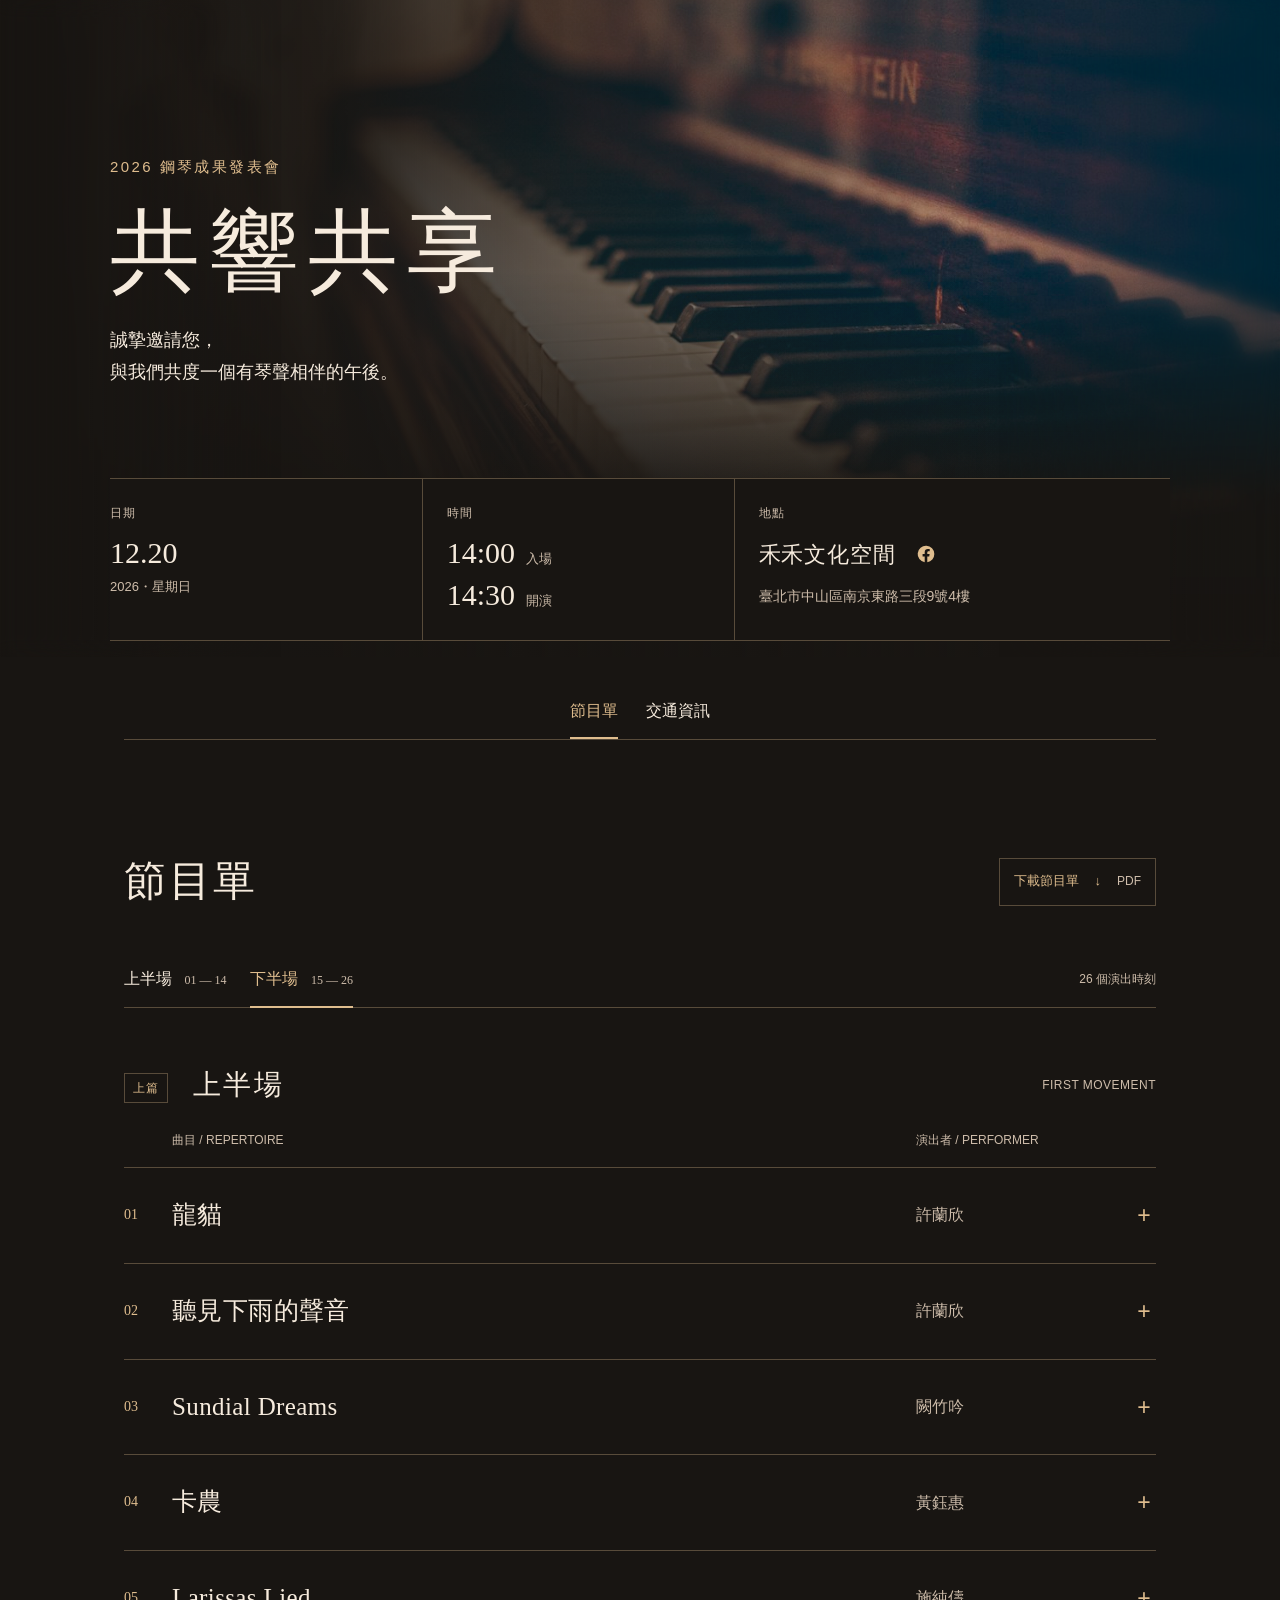
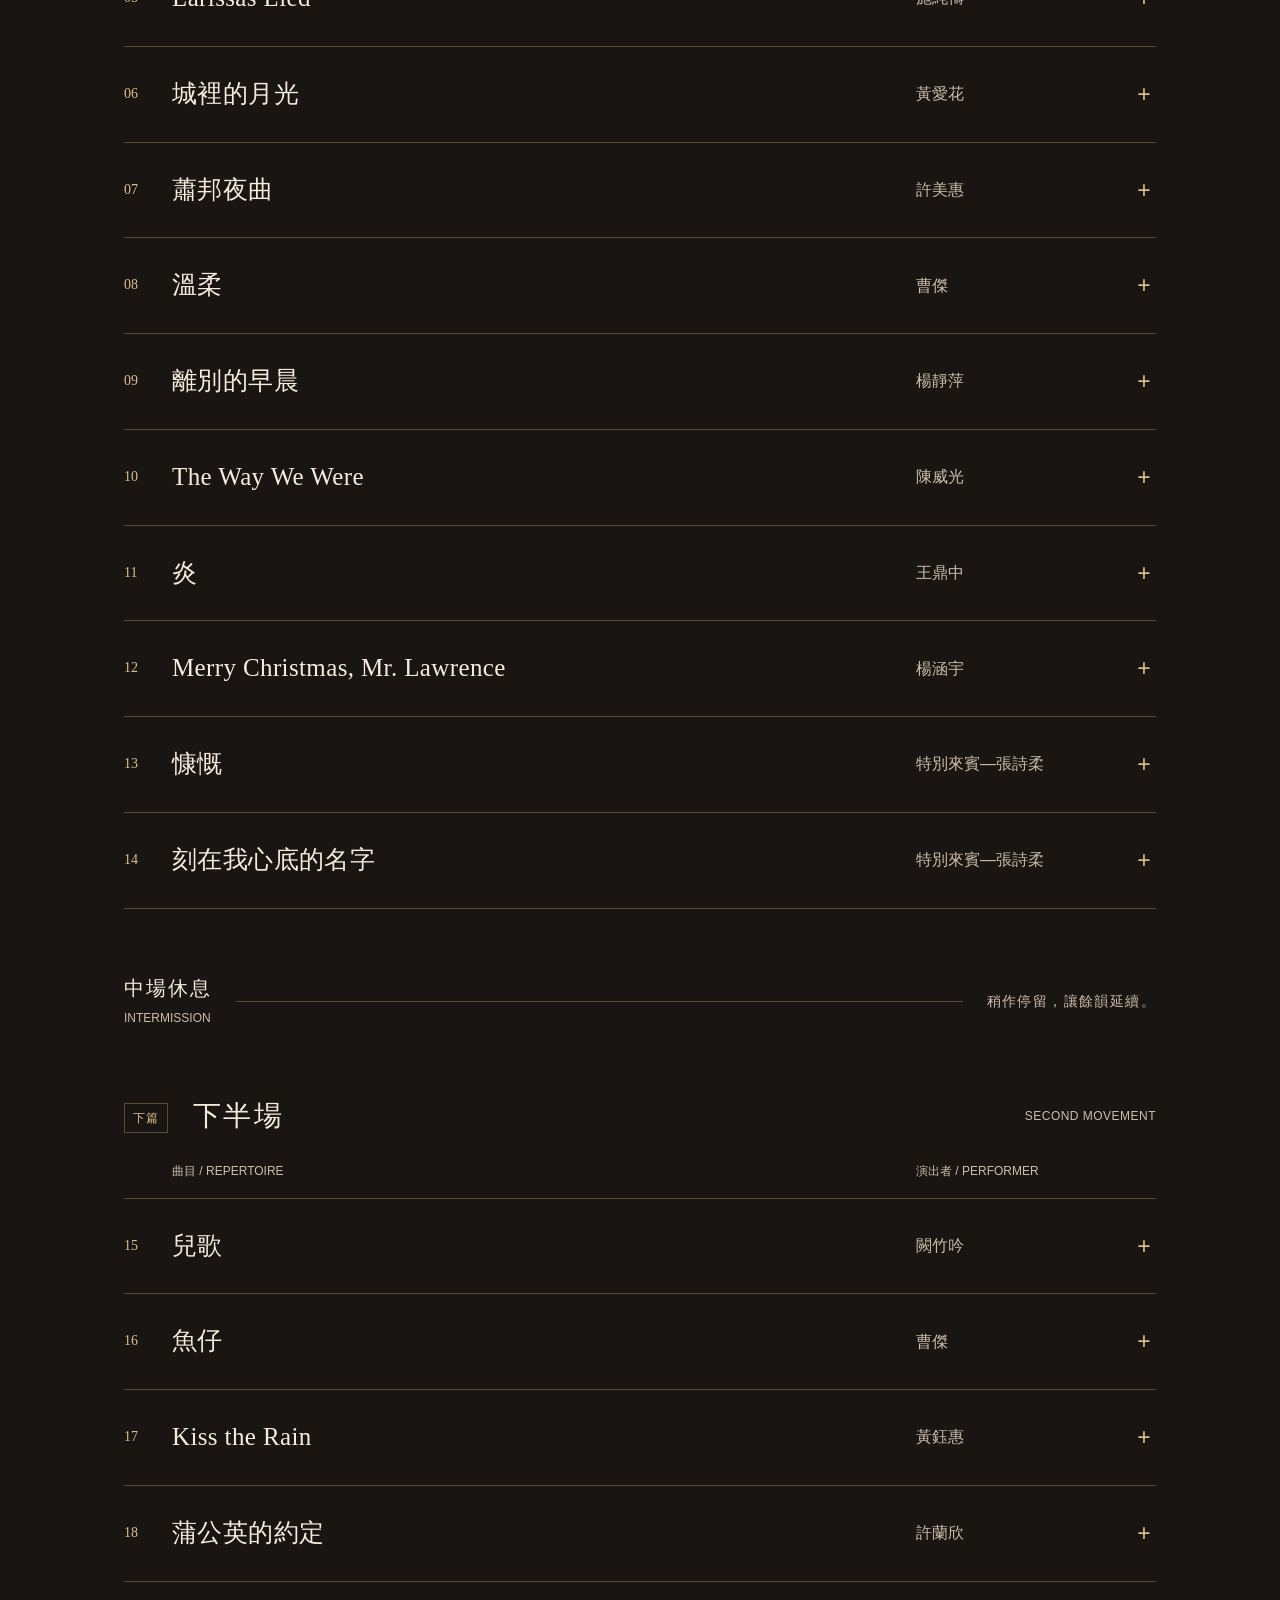
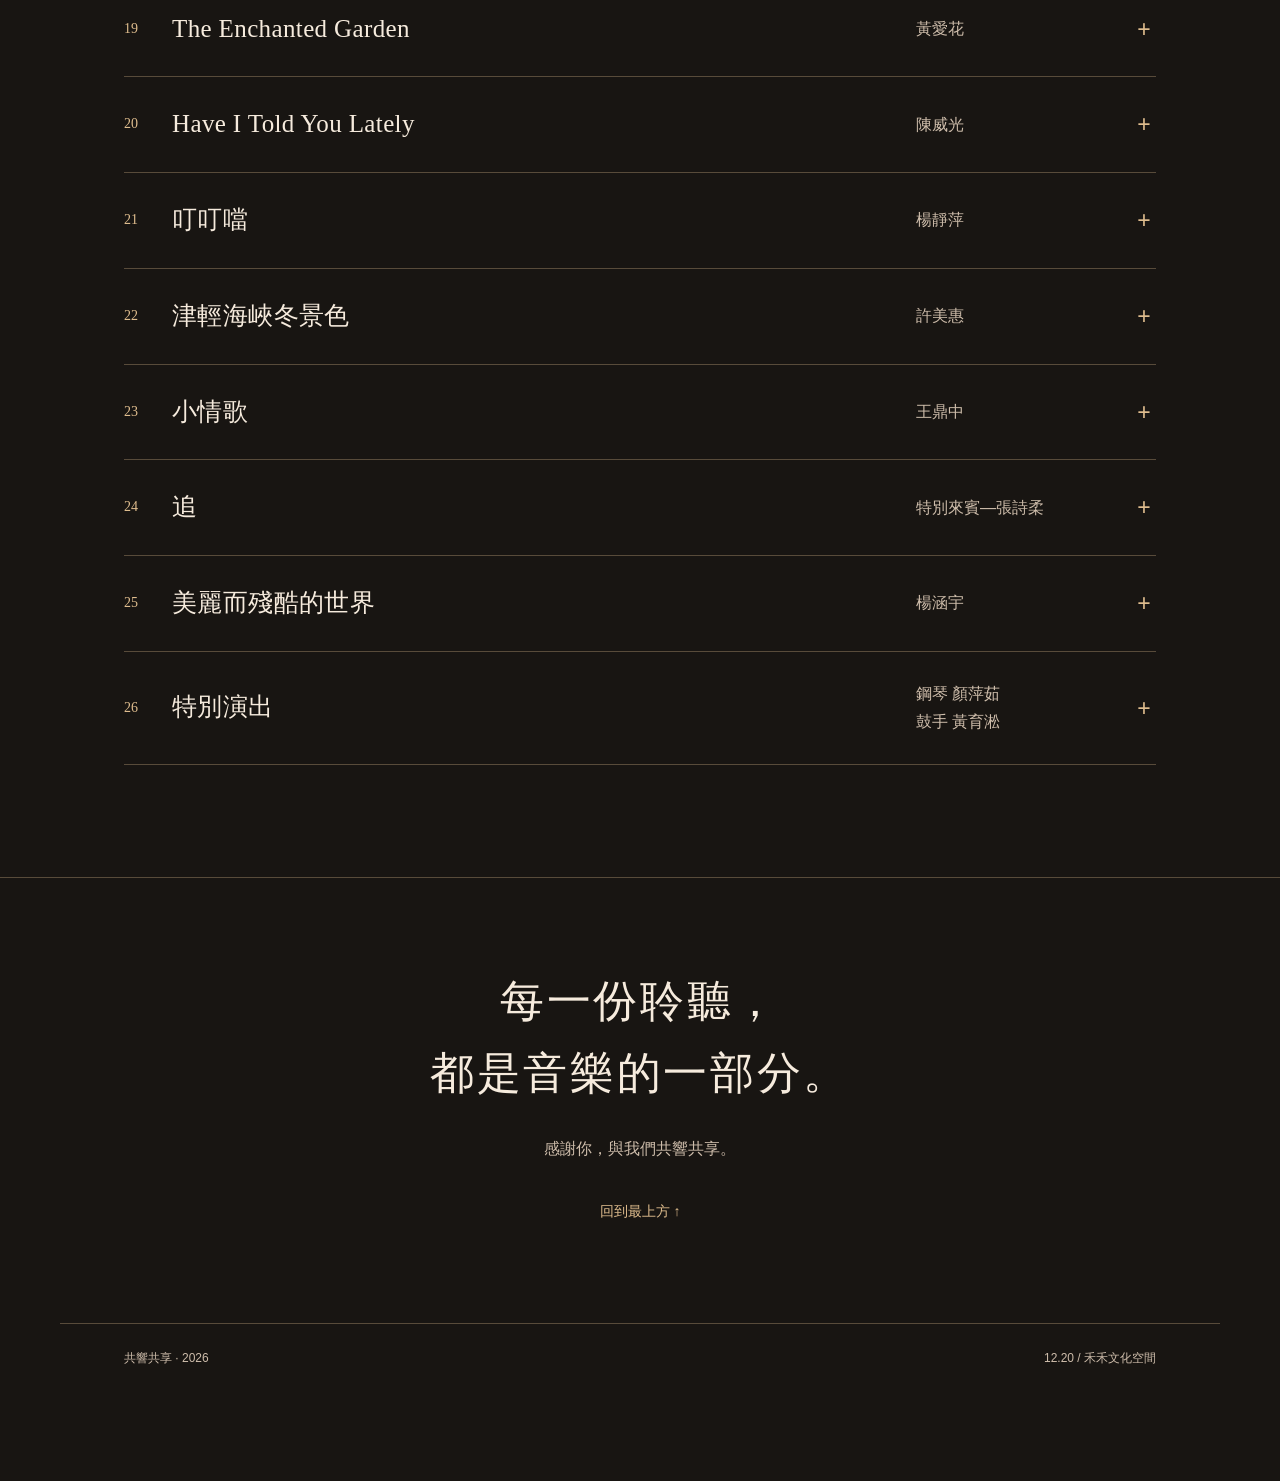
==== commit 65319d39: "Redesign concert hero as a cinematic invitation" ====
--- a/web/index.html
+++ b/web/index.html
@@ -2,7 +2,7 @@
 <html lang="zh-Hant">
 <head>
   <meta charset="UTF-8"><meta name="viewport" content="width=device-width, initial-scale=1">
-  <meta name="theme-color" content="#0b1828">
+  <meta name="theme-color" content="#181512">
   <title>共響共享｜2026 音樂會</title>
   <meta name="description" content="2026 共響共享音樂會・12 月 20 日 14:30・禾禾文化空間。探索演出曲目與演出者。">
   <link rel="icon" href="assets/piano.svg" type="image/svg+xml">
@@ -11,12 +11,17 @@
 <body id="top">
   <a class="skip" href="#program">跳至主要內容</a>
   <main>
-<section class="intro" aria-label="共響共享"><h1 class="intro-title">共響<span>共享</span></h1><a class="scroll-cue" href="#concert" aria-label="向下探索音樂會"><span aria-hidden="true">↓</span></a></section>
-    <div id="concert"></div>
-    <section class="hero" aria-labelledby="title">
-      <div class="hero-copy"><p class="recital-edition">2026 音樂會</p><p class="edition">音樂，讓我們在此相遇。</p><h2 class="recital-title" id="title">共響<span>共享</span></h2><div class="hero-bottom"><p class="subtitle">音 樂 會</p><p class="tagline">以琴聲相聚，以共鳴分享。</p></div></div>
-      <div class="art"><div class="orb"></div><div class="orbit orbit-one"></div><div class="orbit orbit-two"></div><div class="keyboard" role="group" aria-label="可演奏琴鍵，中央 C4"></div><p class="piano-hint">輕觸琴鍵，聽見共鳴</p></div>
+    <section class="invitation" id="concert" aria-labelledby="title">
+      <div class="invitation-copy">
+        <p class="invitation-edition">2026 鋼琴成果發表會</p>
+        <h1 id="title">共響共享</h1>
+        <p class="invitation-note">誠摯邀請您，<br>與我們共度一個有琴聲相伴的午後。</p>
+      </div>
       <div class="event-strip"><div><span class="meta-label">日期</span><p>12.20 <small>2026・星期日</small></p></div><div><span class="meta-label">時間</span><p class="event-time"><time datetime="14:00">14:00</time> <small>入場</small></p><p class="event-time"><time datetime="14:30">14:30</time> <small>開演</small></p></div><div><span class="meta-label">地點</span><p class="venue">禾禾文化空間<a class="venue-facebook" href="https://www.facebook.com/hehe.ensemble/" target="_blank" rel="noopener noreferrer" aria-label="禾禾文化空間 Facebook（另開新分頁）"><svg viewBox="0 0 24 24" aria-hidden="true" focusable="false"><path fill="currentColor" d="M22 12a10 10 0 1 0-11.56 9.88v-6.99H7.9V12h2.54V9.8c0-2.51 1.49-3.9 3.77-3.9 1.09 0 2.23.2 2.23.2v2.46h-1.26c-1.24 0-1.63.77-1.63 1.56V12h2.78l-.45 2.89h-2.33v6.99A10 10 0 0 0 22 12Z"/></svg></a></p><address class="venue-address">臺北市中山區南京東路三段9號4樓</address></div></div>
+      <details class="play-piano" hidden>
+        <summary>輕觸琴鍵，聽見共鳴</summary>
+        <div class="keyboard" role="group" aria-label="可演奏琴鍵，中央 C4"></div>
+      </details>
     </section>
     <div class="page-content">
       <nav class="site-nav" id="pages" aria-label="網站導覽">
--- a/web/styles.css
+++ b/web/styles.css
@@ -165,3 +165,64 @@
     margin-inline: auto;
   }
 }
+
+/* Concert invitation. Photograph by Geert Pieters, Unsplash (8QrPJ3Kfie4). */
+:root {
+  --navy: #181512;
+  --surface: #28231f;
+  --ivory: #f6ebdd;
+  --gold: #dfbd8e;
+  --muted: #cebdab;
+  --line: rgba(223,189,142,.32);
+}
+.invitation {
+  position: relative;
+  isolation: isolate;
+  overflow: hidden;
+  padding: 0 max(var(--page), calc((100% - 1060px)/2)) 16px;
+}
+.invitation::before {
+  content: "";
+  position: absolute;
+  inset: 0;
+  z-index: -1;
+  background: linear-gradient(90deg,#181512 2%,rgba(24,21,18,.94) 26%,transparent 78%),
+    linear-gradient(0deg,#181512 3%,rgba(24,21,18,.97) 24%,transparent 59%),
+    url("assets/recital-piano.jpg") center 58%/cover;
+}
+.invitation-copy {
+  padding-block: clamp(96px,12vw,180px) clamp(56px,7vw,100px);
+}
+.invitation::after {
+  content: "";
+  position: absolute;
+  inset: 0;
+  z-index: -1;
+  pointer-events: none;
+  backdrop-filter: blur(9px);
+  mask-image: linear-gradient(90deg, #000, transparent 22%, transparent 78%, #000);
+}
+.invitation-edition { color: var(--gold); letter-spacing: .16em; font-size: 15px }
+.invitation h1 { font-size: clamp(58px,7vw,98px); letter-spacing: .1em; line-height: 1.25; margin-block: 16px }
+.invitation-note { font: 18px/1.8 var(--serif); color: var(--ivory) }
+.invitation .event-strip { margin: 0 }
+.play-piano summary { display: list-item; list-style: disclosure-closed inside; width: fit-content; padding: 12px 0; color: var(--muted); font-size: 14px }
+.play-piano[open] summary { list-style-type: disclosure-open }
+.play-piano .keyboard { position: relative; inset: auto; transform: none; height: 96px; max-width: 520px; margin-bottom: 12px }
+@media (prefers-reduced-motion: no-preference) {
+  .invitation-copy { animation: invitation-arrive .65s ease-out both }
+  @keyframes invitation-arrive { from { opacity: .82; transform: translateY(5px) } }
+}
+@media (max-width: 640px) {
+  .invitation::before { background: linear-gradient(0deg,#181512,transparent 90%) top/100% 250px no-repeat,url("assets/recital-piano.jpg") center top/auto 250px no-repeat }
+  .invitation-copy { padding-block: 178px 26px }
+  .invitation h1 { font-size: clamp(46px,12vw,66px); margin-block: 12px }
+  .invitation-note { font-size: 17px }
+  .invitation .event-strip > div { padding-block: 14px }
+}
+.invitation .event-strip,
+.invitation .play-piano { background: #181512 }
+@media (min-width: 681px) and (max-width: 800px) {
+  .invitation .event-strip { grid-template-columns: .8fr 1fr 1.4fr }
+  .invitation .event-strip > div:last-child { grid-column: auto; padding-left: 20px; border-top: 0; border-left: 1px solid var(--line) }
+}
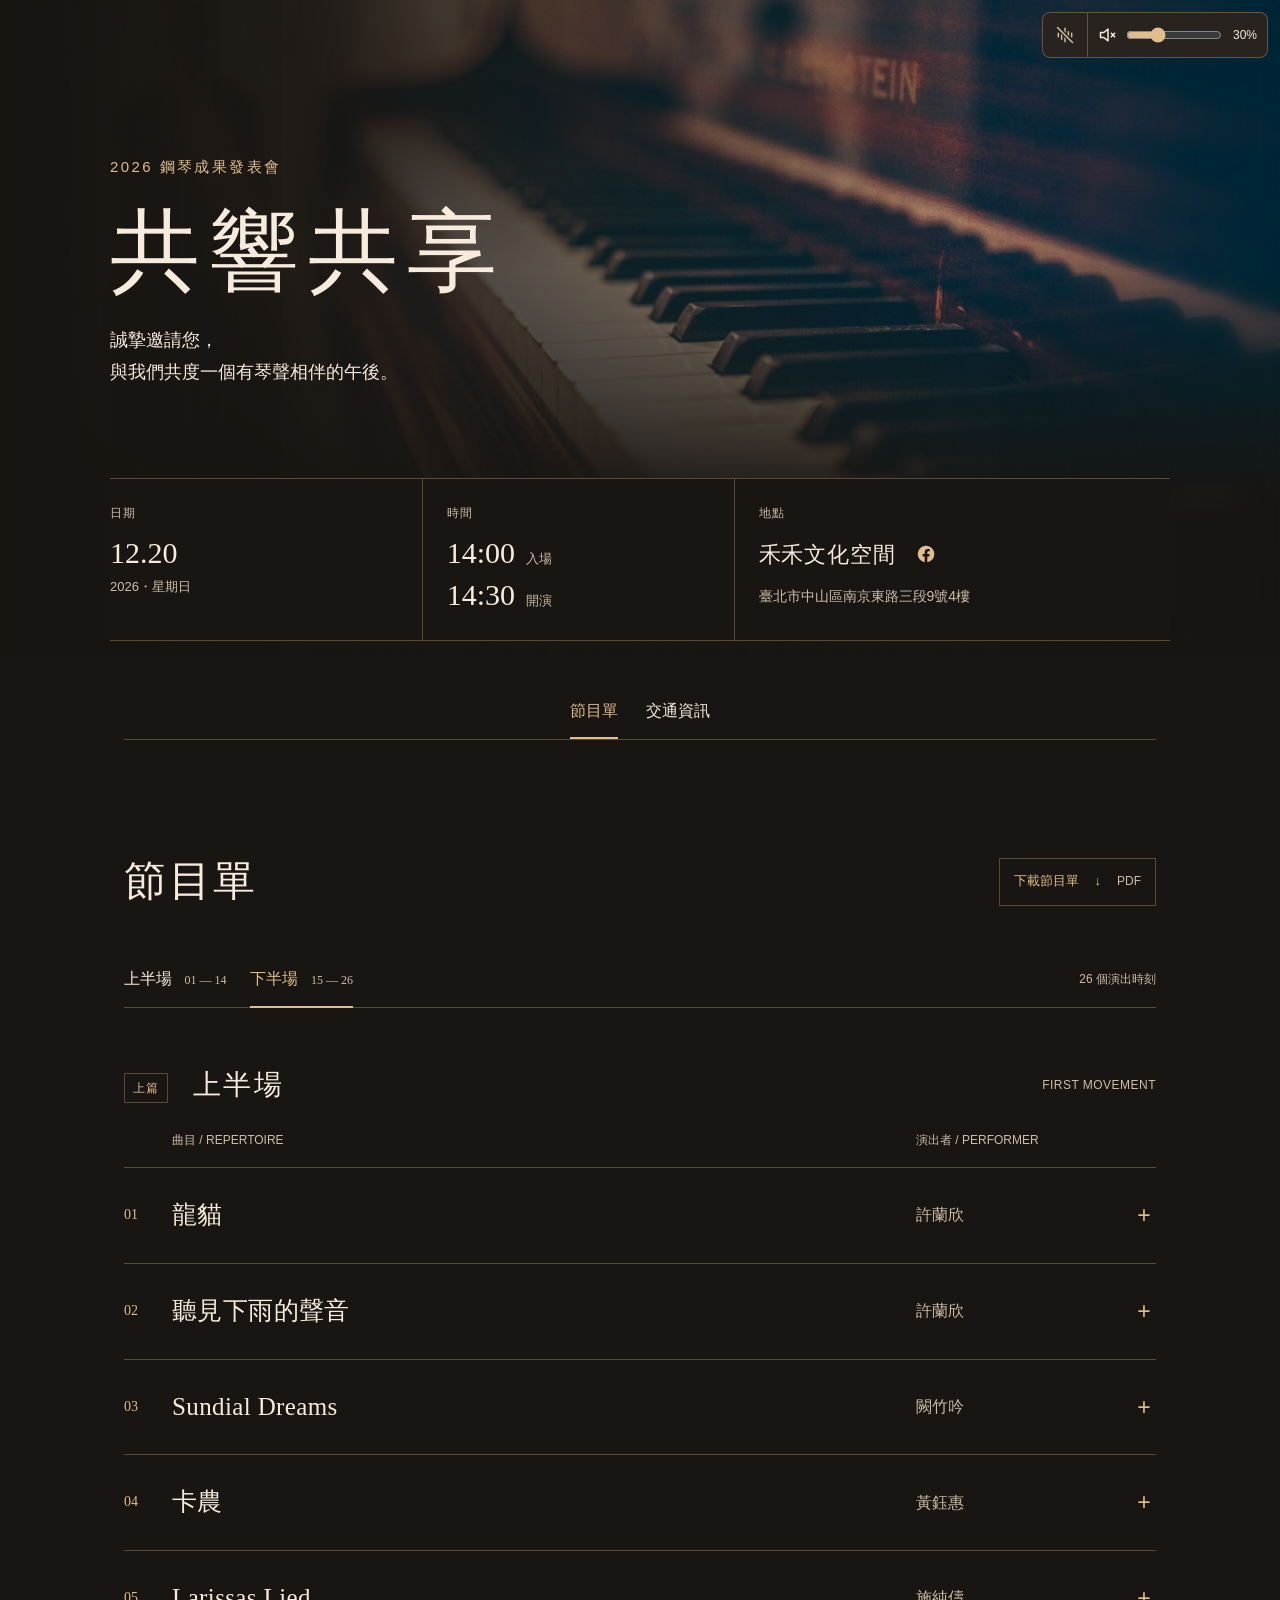
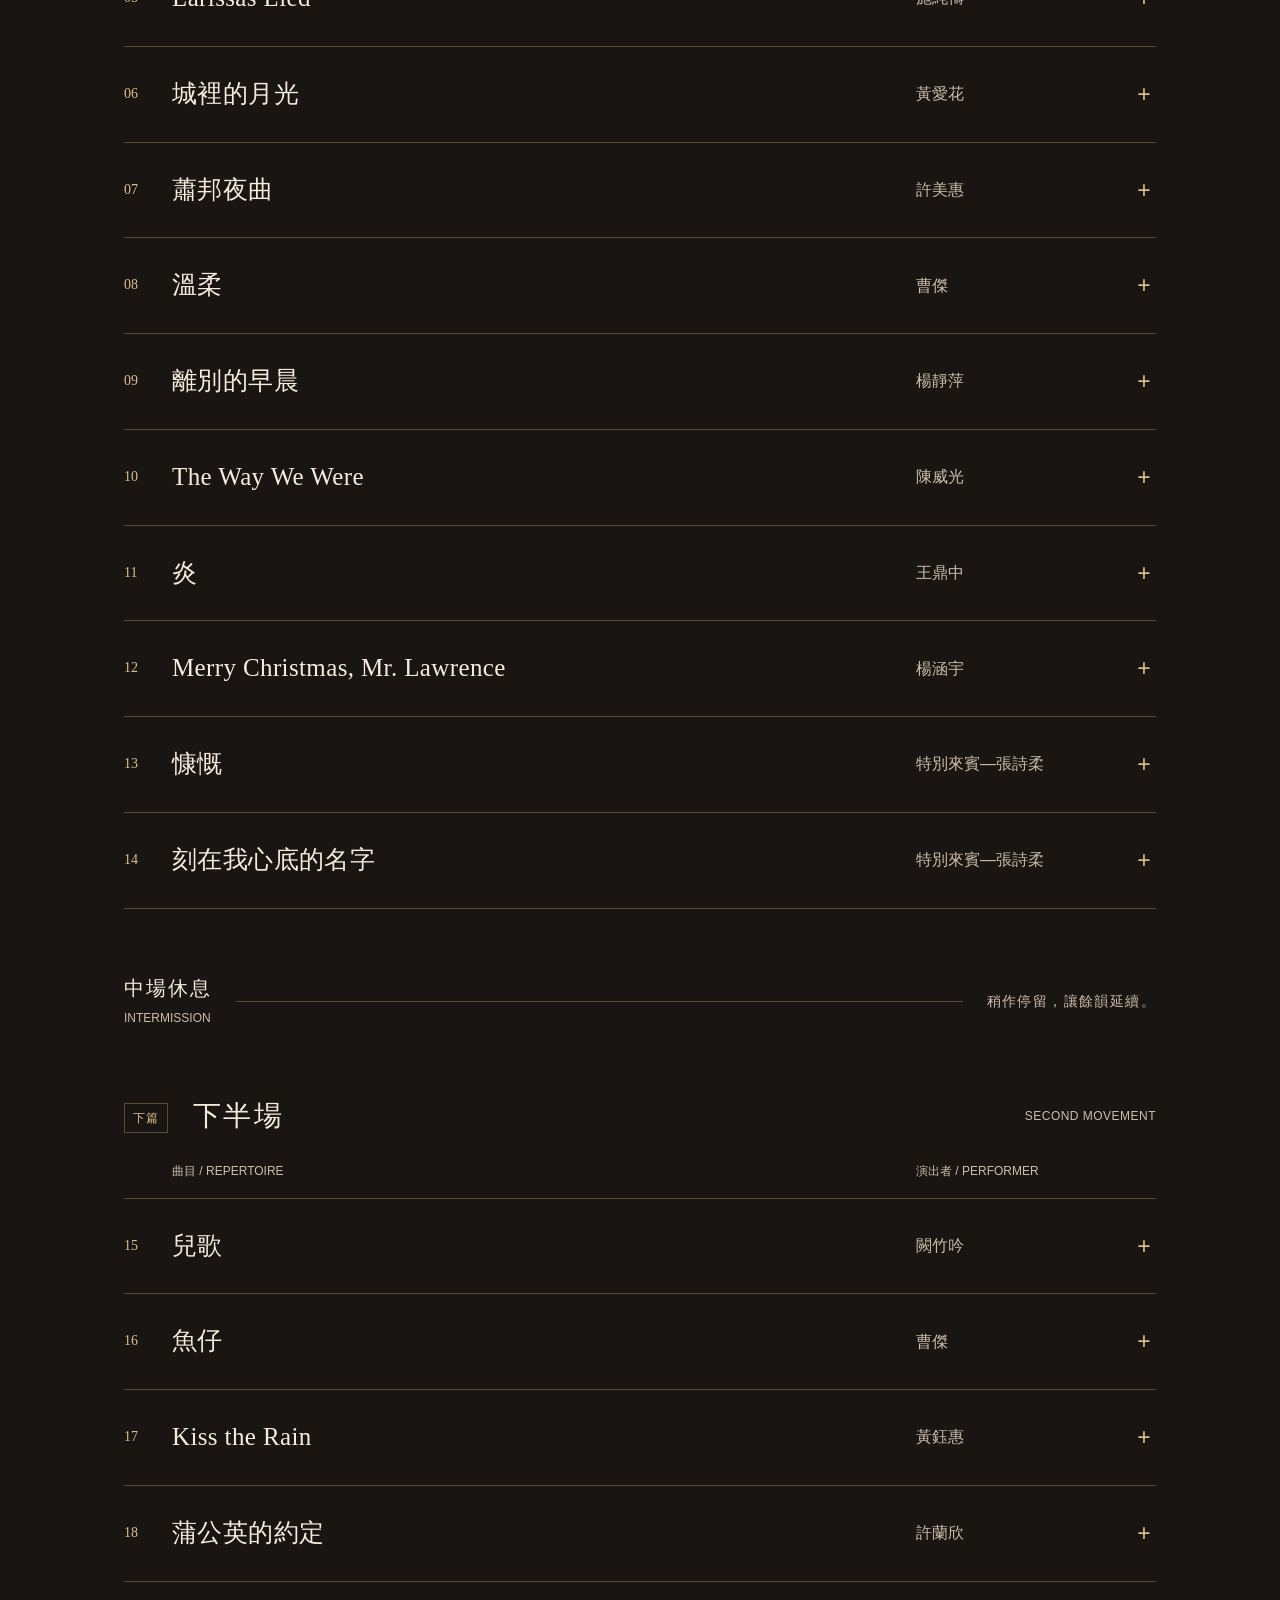
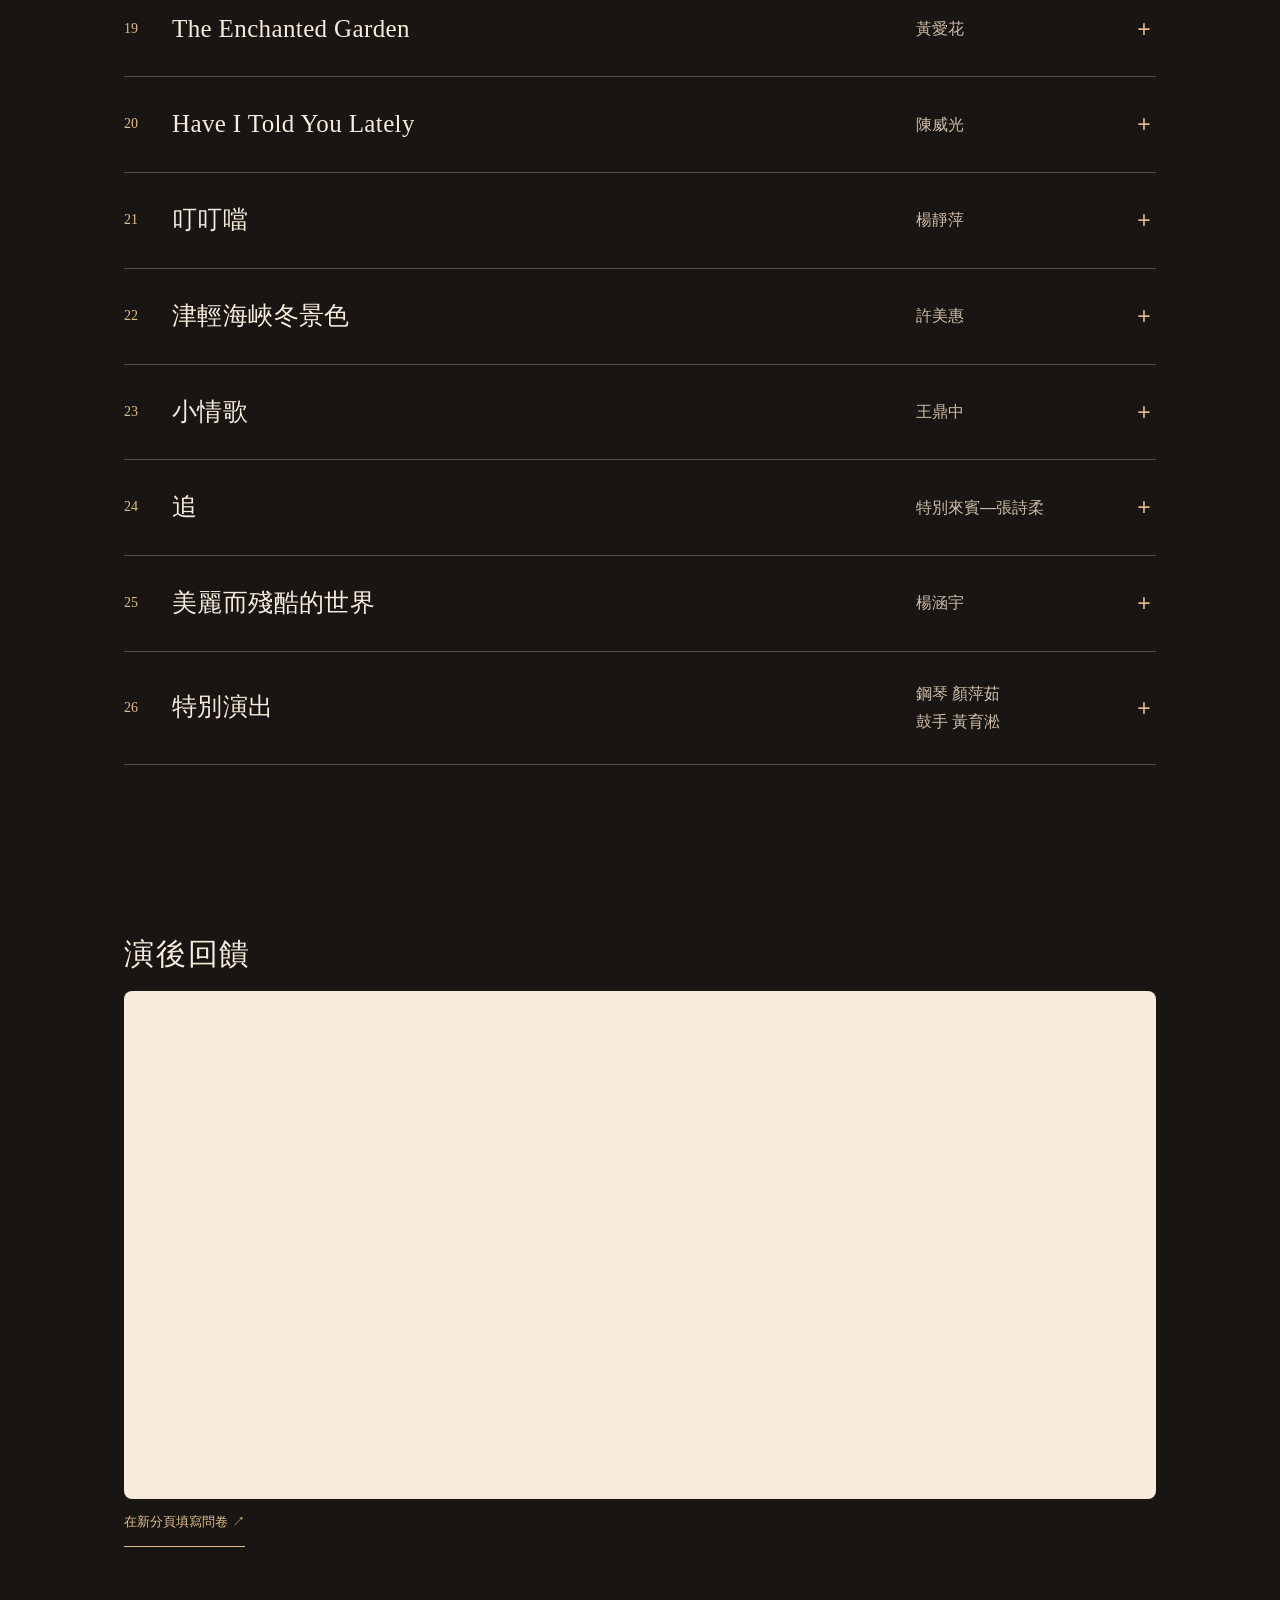
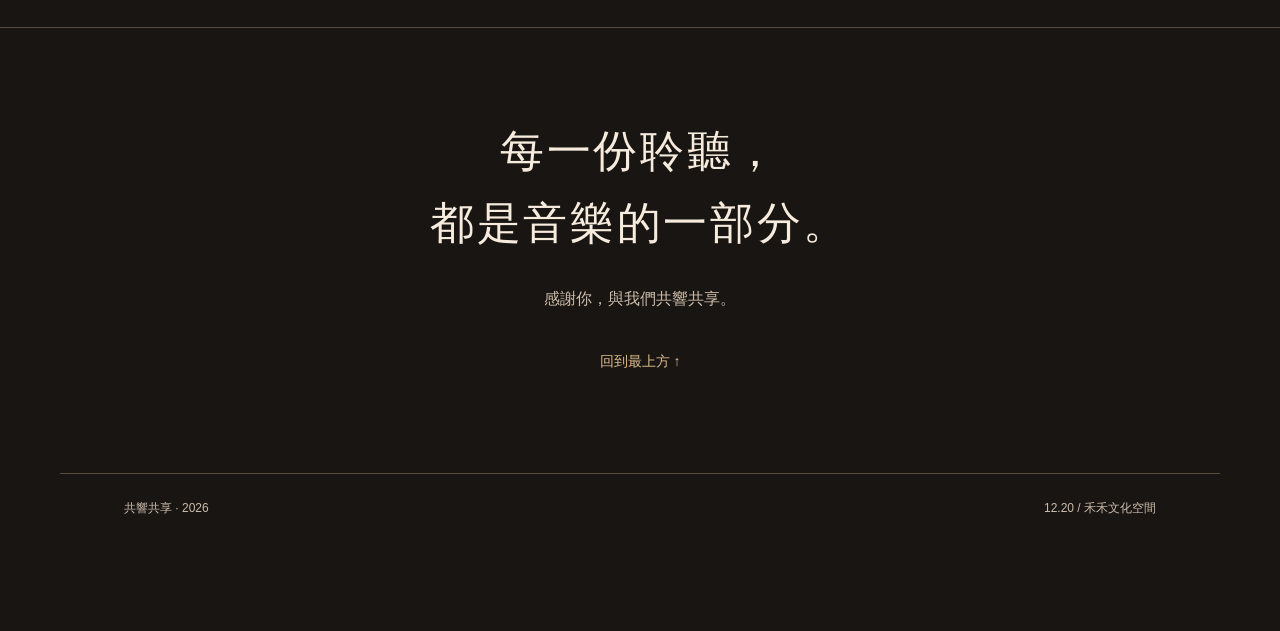
==== commit a9376a95: "Add background music and recital feedback form" ====
--- a/web/index.html
+++ b/web/index.html
@@ -6,10 +6,29 @@
   <title>共響共享｜2026 音樂會</title>
   <meta name="description" content="2026 共響共享音樂會・12 月 20 日 14:30・禾禾文化空間。探索演出曲目與演出者。">
   <link rel="icon" href="assets/piano.svg" type="image/svg+xml">
-  <link rel="stylesheet" href="styles.css"><script src="main.js" defer></script>
+  <link rel="stylesheet" href="styles.css"><script src="main.js" defer></script><script src="background-music.js" defer></script>
 </head>
 <body id="top">
   <a class="skip" href="#program">跳至主要內容</a>
+  <div class="background-music" role="group" aria-label="背景音樂" hidden>
+    <audio src="assets/program-notes.mp3" loop muted preload="metadata"></audio>
+    <button type="button" class="music-toggle" aria-label="開啟背景音樂" title="開啟背景音樂">
+      <svg viewBox="0 0 24 24" aria-hidden="true" focusable="false">
+        <path d="M4 10v4m4-7v10m4-13v16m4-12v8m4-6v4"/>
+        <path class="equalizer-slash-gap" d="M3 3l18 18"/>
+        <path class="equalizer-slash" d="M3 3l18 18"/>
+      </svg>
+    </button>
+    <label class="music-volume">
+      <svg viewBox="0 0 24 24" aria-hidden="true" focusable="false">
+        <path d="M3 9h4l5-4v14l-5-4H3z"/>
+        <path class="speaker-waves" d="M15 9a4 4 0 0 1 0 6m3-9a8 8 0 0 1 0 12"/>
+        <path class="speaker-muted" d="m16 10 4 4m0-4-4 4"/>
+      </svg>
+      <input type="range" min="0" max="100" value="30" aria-label="背景音樂音量">
+      <span aria-hidden="true">30%</span>
+    </label>
+  </div>
   <main>
     <section class="invitation" id="concert" aria-labelledby="title">
       <div class="invitation-copy">
@@ -25,9 +44,10 @@
     </section>
     <div class="page-content">
       <nav class="site-nav" id="pages" aria-label="網站導覽">
-        <a href="./#pages" aria-current="page">節目單</a>
-        <a href="traffic.html#pages">交通資訊</a>
+        <a href="./#pages" data-page="program" aria-current="page">節目單</a>
+        <a href="traffic.html#pages" data-page="traffic">交通資訊</a>
       </nav>
+      <div data-page-panel="program" data-title="共響共享｜2026 音樂會" data-description="探索演出曲目與演出者。">
 <section class="program" id="program" aria-labelledby="program-title">
       <div class="section-heading">
         <h2 id="program-title">節目單</h2>
@@ -140,7 +160,66 @@
           <div class="piece-info"><div class="source-copy"><span class="source-label">作品出處</span><p>特別演出・鋼琴與鼓</p></div></div>
         </details></section>
     </section>
+    <section class="recital-feedback" id="feedback" aria-labelledby="feedback-title">
+      <h2 id="feedback-title">演後回饋</h2>
+      <div class="feedback-form">
+        <iframe
+          data-tally-src="https://tally.so/embed/8NZ0Yl?alignLeft=1&amp;hideTitle=1&amp;transparentBackground=1&amp;dynamicHeight=1"
+          loading="lazy" width="100%" height="508"
+          title="共響共享｜2026 音樂會演後回饋 - 賓客"></iframe>
+      </div>
+      <a class="explore" href="https://tally.so/r/8NZ0Yl" target="_blank" rel="noopener">在新分頁填寫問卷 ↗</a>
+    </section>
     <section class="closing"><h2>每一份聆聽，<br>都是音樂的一部分。</h2><p>感謝你，與我們共響共享。</p><a href="#top">回到最上方 ↑</a></section>
+    <script>
+      (() => {
+        const widget = document.createElement('script');
+        widget.src = 'https://tally.so/widgets/embed.js';
+        const loadForm = () => {
+          if (window.Tally) {
+            window.Tally.loadEmbeds();
+            return;
+          }
+          const frame = document.querySelector('#feedback iframe');
+          frame.src = frame.dataset.tallySrc;
+        };
+        widget.onload = loadForm;
+        widget.onerror = loadForm;
+        document.head.append(widget);
+      })();
+    </script>
+      </div>
+      <div data-page-panel="traffic" data-title="交通資訊｜2026 共響共享音樂會" data-description="查看場地地圖與交通路線。" hidden>
+<section class="traffic" id="traffic" aria-labelledby="traffic-title">
+      <div class="traffic-details">
+        <h1 id="traffic-title">交通資訊</h1>
+        <p class="traffic-venue">禾禾文化空間</p>
+        <address>臺北市中山區南京東路三段9號4樓</address>
+        <a class="explore" href="https://www.google.com/maps/dir/?api=1&amp;destination=%E7%A6%BE%E7%A6%BE%E6%96%87%E5%8C%96%E7%A9%BA%E9%96%93+%E8%87%BA%E5%8C%97%E5%B8%82%E4%B8%AD%E5%B1%B1%E5%8D%80%E5%8D%97%E4%BA%AC%E6%9D%B1%E8%B7%AF%E4%B8%89%E6%AE%B59%E8%99%9F4%E6%A8%93" target="_blank" rel="noopener">在 Google 地圖規劃路線 <span aria-hidden="true">↗</span></a>
+      </div>
+      <iframe class="venue-map" title="禾禾文化空間的 Google 地圖" src="https://maps.google.com/maps?q=%E7%A6%BE%E7%A6%BE%E6%96%87%E5%8C%96%E7%A9%BA%E9%96%93+%E8%87%BA%E5%8C%97%E5%B8%82%E4%B8%AD%E5%B1%B1%E5%8D%80%E5%8D%97%E4%BA%AC%E6%9D%B1%E8%B7%AF%E4%B8%89%E6%AE%B59%E8%99%9F4%E6%A8%93&amp;z=17&amp;hl=zh-TW&amp;output=embed" loading="lazy" allowfullscreen></iframe>
+      <div class="transit-info">
+        <section aria-labelledby="metro-title">
+          <h2 id="metro-title">捷運</h2>
+          <ul role="list">
+            <li><strong>松江南京站 6 號出口</strong><span>步行約 5–7 分鐘</span></li>
+            <li><strong>南京復興站 1 號出口</strong><span>步行約 7–10 分鐘</span></li>
+          </ul>
+        </section>
+        <section aria-labelledby="bus-title">
+          <h2 id="bus-title">公車</h2>
+          <p><strong>南京建國路口站</strong></p>
+          <p>下車後步行約 1–2 分鐘。</p>
+          <p class="bus-routes">46、279、282、288、292、306、307、605快、652、668、675、711、紅25、承德幹線、南京幹線</p>
+          <p class="bus-arrivals">
+            查詢即時到站
+            <a href="https://ebus.gov.taipei/VirtualStop/1048700320">往東</a>
+            <a href="https://ebus.gov.taipei/Stop/RoutesOfStop?Stopid=1048700360">往西</a>
+          </p>
+        </section>
+      </div>
+    </section>
+      </div>
     </div>
   </main>
   <footer><span>共響共享 · 2026</span><span>12.20 / 禾禾文化空間</span></footer><div class="toast" role="status" aria-live="polite"></div>
--- a/web/styles.css
+++ b/web/styles.css
@@ -33,10 +33,89 @@
   margin-top: 0;
 }
 
-.page-content:has(.traffic) {
+.page-content:has([data-page-panel="traffic"]:not([hidden])) {
   display: flow-root;
   min-block-size: 100svh;
 }
+
+.recital-feedback {
+  width: min(100%, 1160px);
+  margin-inline: auto;
+  padding: clamp(24px, 5vw, 56px) var(--page) clamp(40px, 7vw, 80px);
+}
+.feedback-form {
+  margin-top: 16px;
+  border-radius: 8px;
+  background-color: var(--ivory);
+  overflow: hidden;
+}
+.feedback-form iframe {
+  display: block;
+  border: 0;
+}
+
+.background-music {
+  position: fixed;
+  top: max(12px, env(safe-area-inset-top));
+  right: max(12px, env(safe-area-inset-right));
+  z-index: 6;
+  display: flex;
+  align-items: center;
+  background: var(--surface);
+  border: 1px solid var(--line);
+  border-radius: 8px;
+  color: var(--ivory);
+  font-size: 14px;
+}
+.background-music[hidden] { display: none }
+.music-toggle {
+  display: grid;
+  place-items: center;
+  width: 44px;
+  height: 44px;
+  padding: 0;
+  border: 0;
+  border-start-start-radius: 7px;
+  border-end-start-radius: 7px;
+  background: transparent;
+  color: var(--muted);
+  cursor: pointer;
+}
+.music-toggle:hover,
+.background-music[data-playing] .music-toggle { color: var(--gold); background-color: var(--navy) }
+.background-music svg {
+  width: 20px;
+  height: 20px;
+  flex: none;
+  fill: none;
+  stroke: currentColor;
+  stroke-width: 1.8;
+  stroke-linecap: round;
+  stroke-linejoin: round;
+}
+.music-toggle .equalizer-slash-gap {
+  stroke: var(--surface);
+  stroke-width: 5;
+}
+.music-toggle:hover .equalizer-slash-gap { stroke: var(--navy) }
+.background-music[data-playing] :is(.equalizer-slash, .equalizer-slash-gap) { display: none }
+.music-volume {
+  display: flex;
+  align-items: center;
+  gap: 8px;
+  padding-inline: 10px;
+  border-inline-start: 1px solid var(--line);
+}
+.music-volume input {
+  width: clamp(64px, 20vw, 96px);
+  min-height: 44px;
+  margin: 0;
+  accent-color: var(--gold);
+}
+.music-volume input:focus-visible { outline: 2px solid var(--gold) }
+.music-volume span { min-width: 4ch; text-align: end; font-size: 12px; font-variant-numeric: tabular-nums }
+.background-music:not([data-playing]) .speaker-waves,
+.background-music[data-playing] .speaker-muted { display: none }
 
 .site-nav {
   display: flex;
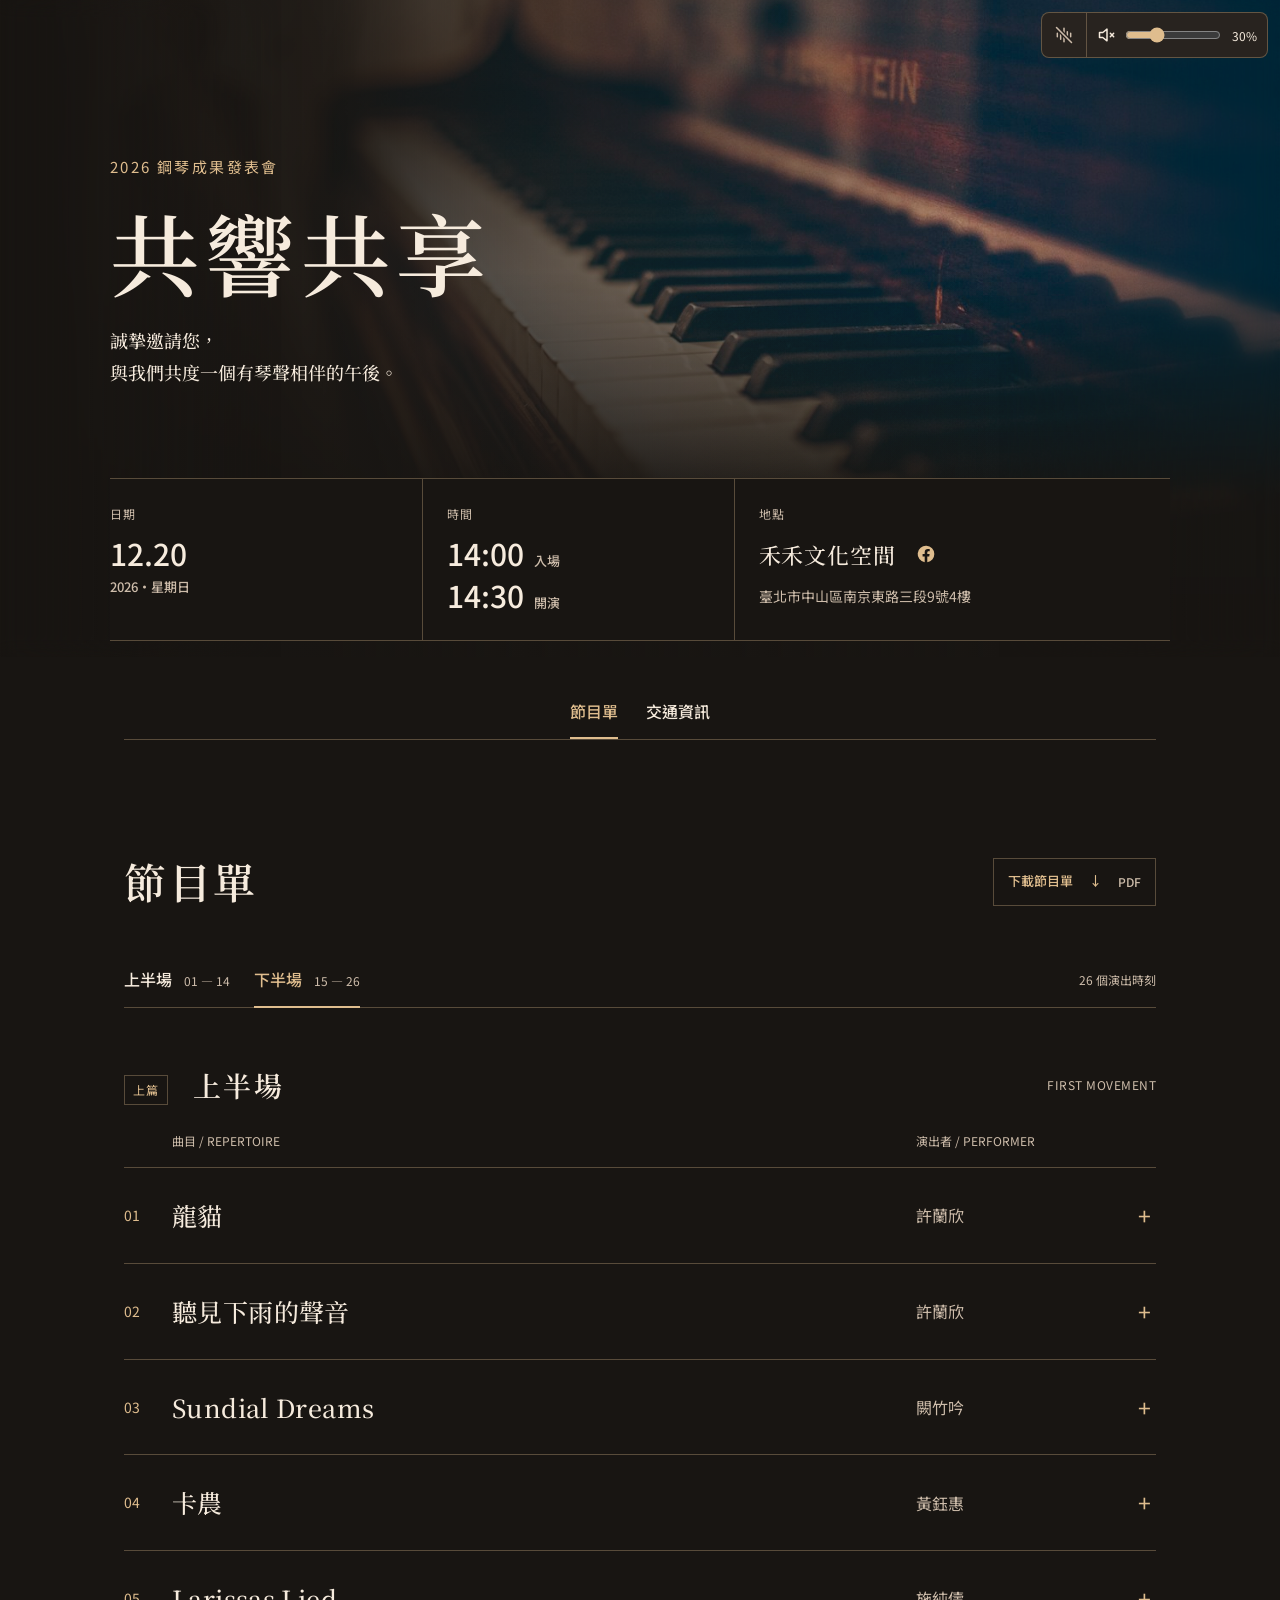
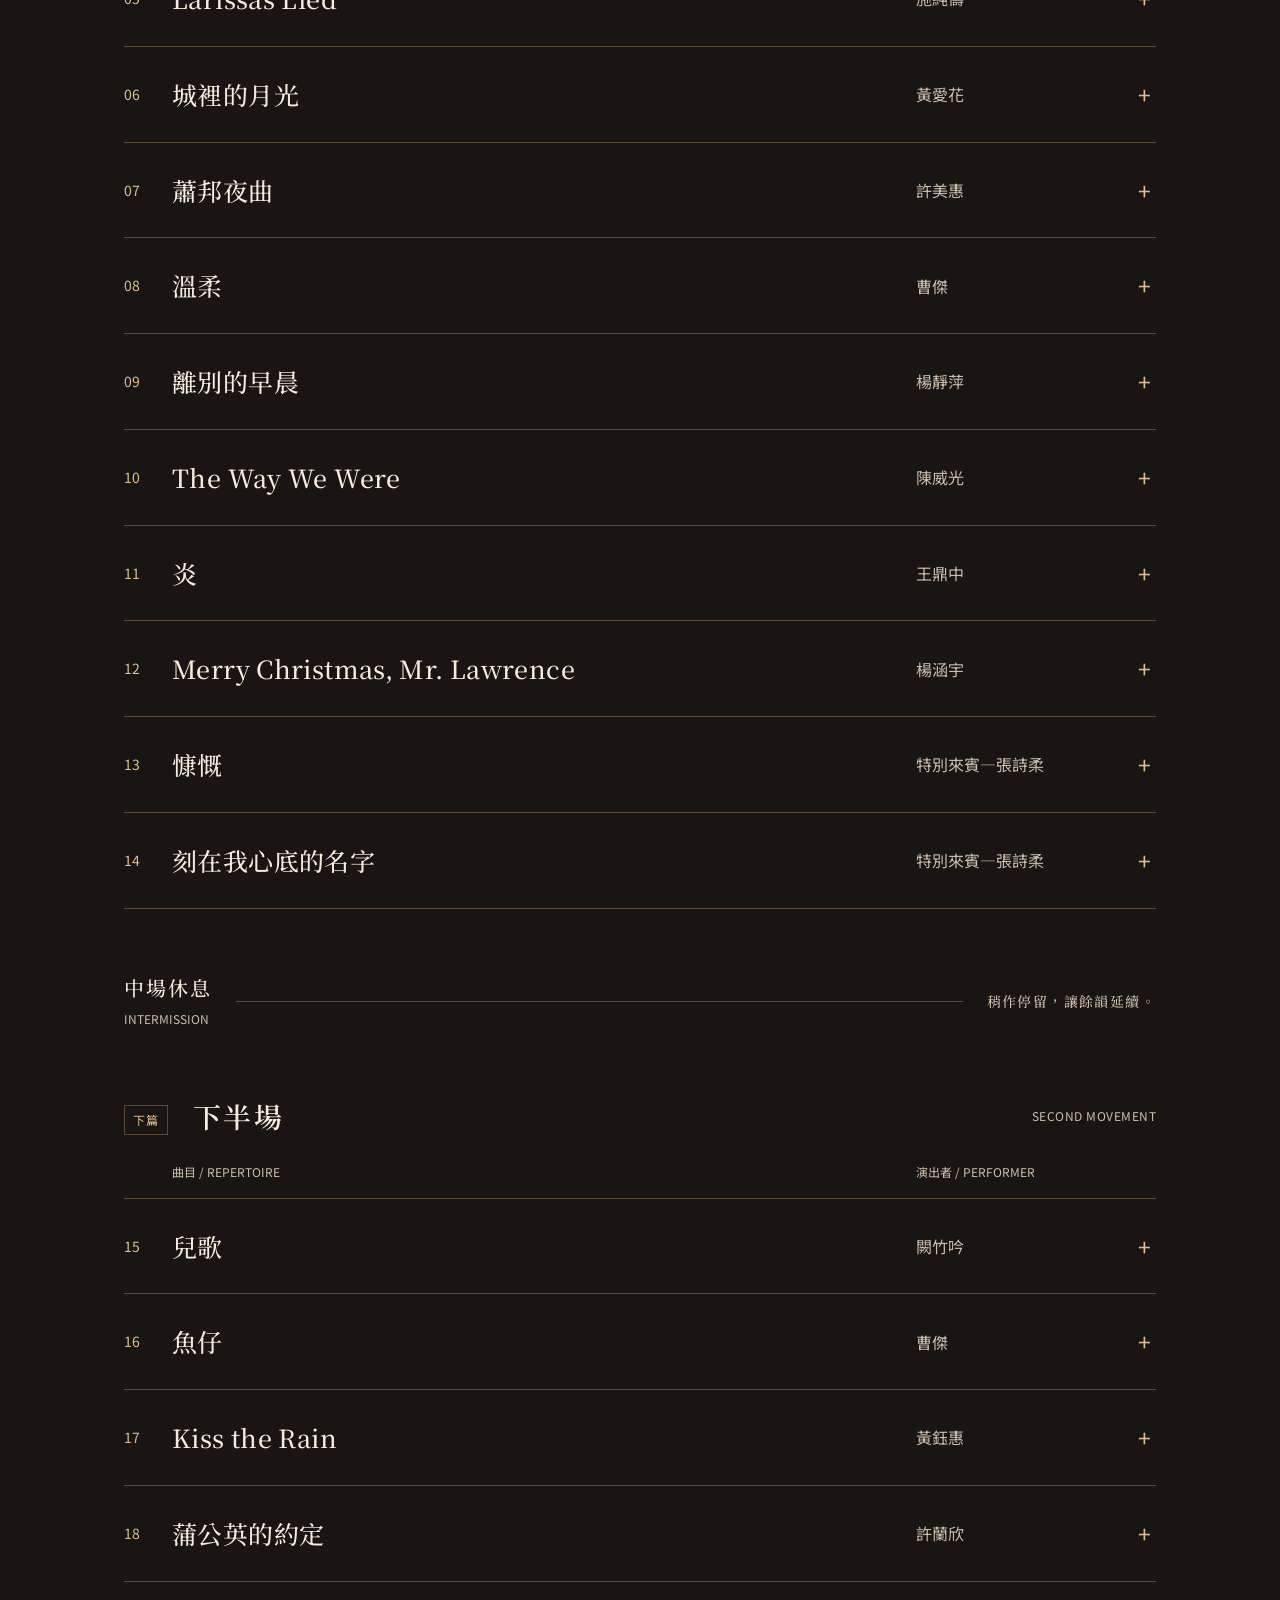
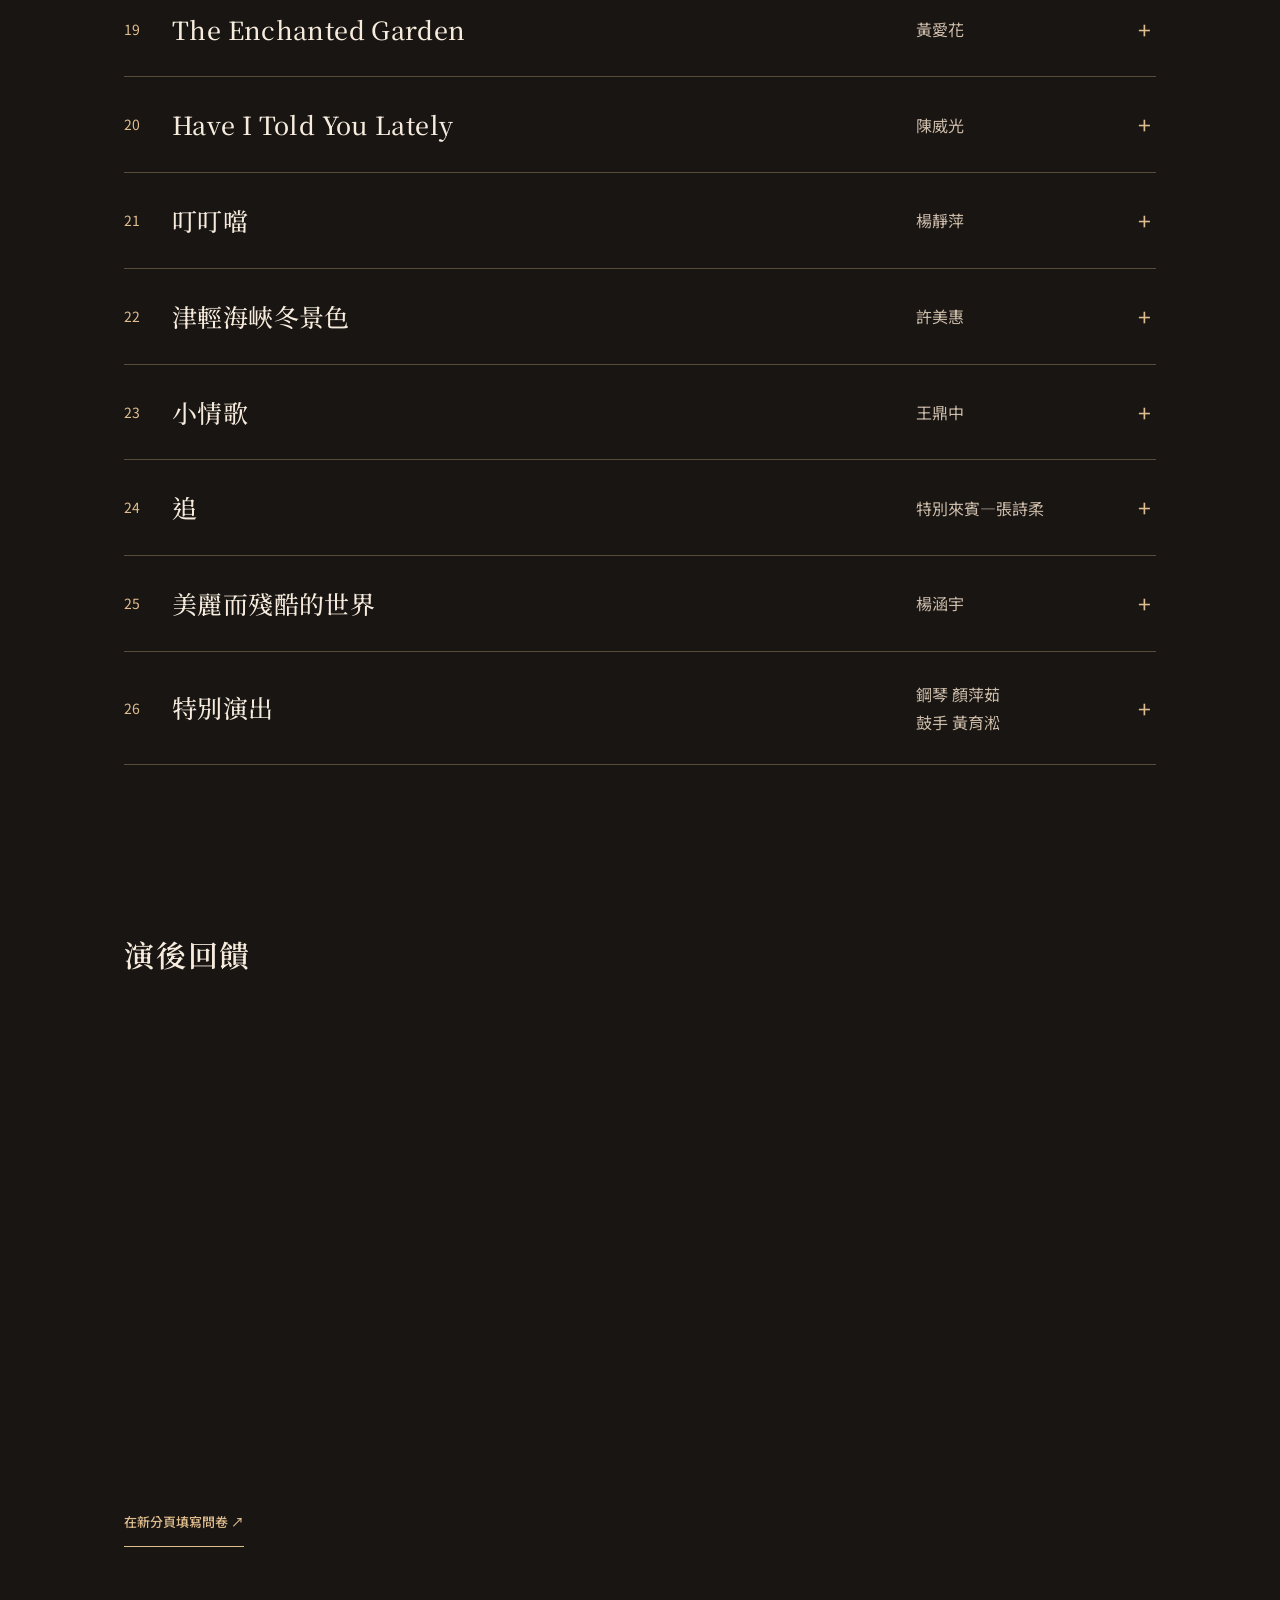
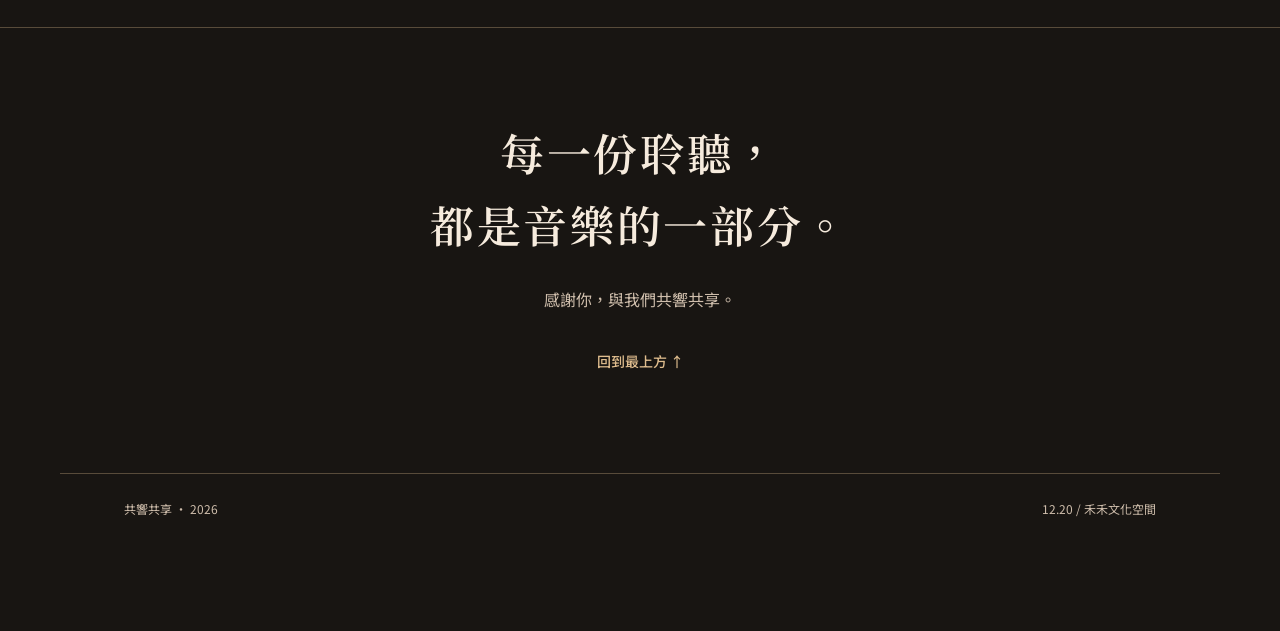
==== commit 36affd18: "Refine typography and integrate the dark feedback form" ====
--- a/web/index.html
+++ b/web/index.html
@@ -6,6 +6,9 @@
   <title>共響共享｜2026 音樂會</title>
   <meta name="description" content="2026 共響共享音樂會・12 月 20 日 14:30・禾禾文化空間。探索演出曲目與演出者。">
   <link rel="icon" href="assets/piano.svg" type="image/svg+xml">
+  <link rel="preconnect" href="https://fonts.googleapis.com">
+  <link rel="preconnect" href="https://fonts.gstatic.com" crossorigin>
+  <link rel="stylesheet" href="https://fonts.googleapis.com/css2?family=Noto+Sans+TC:wght@400;500&amp;family=Noto+Serif+TC:wght@500;600&amp;display=swap">
   <link rel="stylesheet" href="styles.css"><script src="main.js" defer></script><script src="background-music.js" defer></script>
 </head>
 <body id="top">
--- a/web/styles.css
+++ b/web/styles.css
@@ -1,11 +1,11 @@
 ﻿@charset "UTF-8";
-:root{color-scheme:dark;--navy:#0b1828;--surface:#13263a;--ivory:#f1eadf;--gold:#c6ab78;--muted:#c6b9a5;--line:rgba(198,171,120,.28);--serif:"Songti TC","PMingLiU",serif;--sans:"PingFang TC","Microsoft JhengHei",sans-serif;--page:24px;--space:8px}
-*{box-sizing:border-box}html{scroll-behavior:smooth;scroll-padding-top:32px}body{margin:0;background:var(--navy);color:var(--ivory);font:400 16px/1.75 var(--sans);overflow-wrap:break-word}a{color:inherit;text-decoration:none}button{font:inherit}a,button,summary{-webkit-tap-highlight-color:transparent}a:focus-visible,button:focus-visible,summary:focus-visible{outline:2px solid var(--gold);outline-offset:5px}::selection{background:var(--gold);color:var(--navy)}html{scrollbar-color:var(--gold) var(--navy)}h1,h2,h3,p{margin:0}h1,h2,h3{font-family:var(--serif);font-weight:400;text-wrap:balance}h2{font-size:30px;line-height:1.4;letter-spacing:.06em}h3{font-size:24px;line-height:1.5;letter-spacing:.08em}small{font-size:12px}.skip{position:fixed;top:-100px;left:24px;z-index:10;padding:12px 20px;background:var(--ivory);color:var(--navy)}.skip:focus{top:16px}.masthead{display:none}
+:root{color-scheme:dark;--navy:#0b1828;--surface:#13263a;--ivory:#f1eadf;--gold:#c6ab78;--muted:#c6b9a5;--line:rgba(198,171,120,.28);--sans:"Noto Sans TC","PingFang TC","Microsoft JhengHei",sans-serif;--serif:"Noto Serif TC","Songti TC",var(--sans);--page:24px;--space:8px}
+*{box-sizing:border-box}html{scroll-behavior:smooth;scroll-padding-top:32px}body{margin:0;background:var(--navy);color:var(--ivory);font:400 16px/1.75 var(--sans);overflow-wrap:break-word}a{color:inherit;text-decoration:none}button{font:inherit}a,button,summary{-webkit-tap-highlight-color:transparent}a:focus-visible,button:focus-visible,summary:focus-visible{outline:2px solid var(--gold);outline-offset:5px}::selection{background:var(--gold);color:var(--navy)}html{scrollbar-color:var(--gold) var(--navy)}h1,h2,h3,p{margin:0}h1,h2,h3{font-family:var(--serif);font-weight:600;text-wrap:balance}h2{font-size:30px;line-height:1.4;letter-spacing:.06em}h3{font-size:24px;line-height:1.5;letter-spacing:.08em}small{font-size:12px}.skip{position:fixed;top:-100px;left:24px;z-index:10;padding:12px 20px;background:var(--ivory);color:var(--navy)}.skip:focus{top:16px}.masthead{display:none}
 .intro{min-height:100svh;display:flex;align-items:center;justify-content:center;position:relative;border-bottom:1px solid var(--line)}.intro-title{font-size:clamp(64px,8vw,96px);line-height:1.25;letter-spacing:.12em;animation:title-in 1.8s ease both;padding-left:.12em}.intro-title span{display:block;margin-left:.7em}.scroll-cue{position:absolute;bottom:6vh;left:calc(50% - 36px);width:72px;height:72px;display:grid;place-items:center;font-size:38px;color:var(--gold);transition:scale .25s;animation:cue-arrive 1.5s .6s both}.scroll-cue span{animation:cue-float 2.3s ease-in-out infinite}.scroll-cue:hover,.scroll-cue:focus-visible{scale:1.25}
-.hero,.program{width:min(100%,1160px);margin-inline:auto;padding-inline:var(--page)}.hero{display:flex;flex-direction:column;padding-top:64px;overflow:hidden}.recital-edition{font-size:14px;color:var(--gold);letter-spacing:.12em;margin-bottom:24px}.edition{font-family:var(--serif);font-size:16px;color:var(--muted);margin-bottom:16px;letter-spacing:.06em}.recital-title{font-size:64px;line-height:1.25;letter-spacing:.12em}.recital-title span{display:block;margin-left:.7em}.hero-bottom{margin-top:24px}.subtitle{font:400 20px/1.5 var(--serif);color:var(--gold)}.tagline{font-size:14px;color:var(--muted);margin-top:8px}.explore,.download-program{display:inline-flex;align-items:center;justify-content:space-between;min-height:48px;font-size:14px;gap:16px;padding:10px 0;color:var(--gold)}.explore{border-bottom:1px solid var(--gold)}.download-program{padding:10px 14px;border:1px solid var(--line);transition:background .2s,border-color .2s}.download-program:hover{background:var(--surface);border-color:var(--gold)}.download-program small{font-size:12px;color:var(--muted)}
-.art{position:relative;width:100%;height:340px;min-height:340px;margin-block:24px 16px;perspective:800px}.orb{position:absolute;width:260px;height:260px;left:calc(50% - 130px);top:0;border-radius:50%;border:1px solid var(--line)}.orbit{position:absolute;width:280px;height:100px;left:calc(50% - 140px);top:80px;border:1px solid var(--line);border-radius:50%;transform:rotate(-30deg)}.orbit-two{transform:rotate(30deg)}.keyboard{position:absolute;display:flex;left:6%;right:6%;top:115px;height:125px;transform:rotate(-12deg) rotateX(28deg);border-bottom:7px solid #8e7956;filter:drop-shadow(0 20px 18px #0006);isolation:isolate;touch-action:manipulation}.piano-key{border:1px solid #6c6559;cursor:pointer;touch-action:manipulation;padding:0;user-select:none;-webkit-user-select:none}.white-key{flex:1;min-width:0;height:100%;background:linear-gradient(90deg,#bba888,#ede6d8 50%,#d5c8af);border-radius:0 0 3px 3px;position:relative;color:#4d412c;display:flex;align-items:end;justify-content:center;padding-bottom:8px;font:12px Georgia,serif}.black-key{position:absolute;top:0;width:4.2%;height:64%;transform:translateX(-50%);z-index:2;background:linear-gradient(90deg,#040b12,#1e2c38);border-bottom:5px solid #02080d;box-shadow:2px 3px 3px #0006;border-radius:0 0 2px 2px}.white-key:hover,.white-key.pressed{background:var(--gold)}.black-key:hover,.black-key.pressed{background:#53606a}.white-key:focus-visible{z-index:1}.black-key:focus-visible{z-index:4}.piano-hint{position:absolute;transform:translateX(-50%);white-space:nowrap;font-size:13px;color:var(--muted);pointer-events:none}
-.event-strip{display:grid;grid-template-columns:1fr 1fr;border-top:1px solid var(--line);border-bottom:1px solid var(--line);margin-top:16px}.event-strip>div{padding:24px 0}.event-strip>div:nth-child(2){padding-left:24px;border-left:1px solid var(--line)}.event-strip>div:last-child{grid-column:1/-1;border-top:1px solid var(--line)}.meta-label{display:block;color:var(--muted);font-size:12px;letter-spacing:.12em;margin-bottom:8px}.event-strip p{font-family:Georgia,var(--serif);font-size:30px;line-height:1.4;font-variant-numeric:tabular-nums}.event-strip small{font-family:var(--sans);display:block;font-size:13px;color:var(--muted);margin-top:4px}.event-strip p.venue{display:flex;align-items:center;gap:8px;flex-wrap:wrap;font:400 22px/1.5 var(--serif);letter-spacing:.04em}.venue-facebook{display:inline-flex;align-items:center;justify-content:center;width:44px;height:44px;color:var(--gold)}.venue-facebook svg{width:20px;height:20px}.venue-facebook:hover{color:var(--ivory)}
-.program{padding-top:72px;padding-bottom:72px}.section-heading{display:flex;flex-wrap:wrap;justify-content:space-between;align-items:center;gap:12px 24px;margin-bottom:32px}.section-description{margin-top:16px;color:var(--muted);font-size:16px;line-height:1.8;max-width:45ch}.program-nav{display:flex;gap:24px;border-bottom:1px solid var(--line);margin-bottom:40px;align-items:center}.program-nav a{position:relative;padding-block:14px;min-height:52px;font-size:16px;white-space:nowrap}.program-nav a span{font:12px Georgia,serif;margin-left:8px;color:var(--muted)}.program-nav a[aria-current=true]{color:var(--gold)}.program-nav a[aria-current=true]:after{content:"";position:absolute;bottom:-1px;height:2px;left:0;right:0;background:var(--gold)}.nav-note{display:none}.movement{scroll-margin-top:24px}.movement-heading{display:flex;justify-content:space-between;align-items:center;gap:16px;margin-bottom:24px}.movement-heading h3 span{font:14px Georgia,serif;color:var(--gold);margin-right:16px}.movement-heading p{font:12px/1.5 var(--sans);color:var(--muted);letter-spacing:.04em}.column-labels{display:none}.piece{border-top:1px solid var(--line);scroll-margin-top:24px}.piece:last-child{border-bottom:1px solid var(--line)}summary{list-style:none;display:grid;grid-template-columns:32px minmax(0,1fr) 24px;column-gap:8px;row-gap:8px;padding-block:24px;cursor:pointer;align-items:start}summary::-webkit-details-marker{display:none}.number{font:14px/1.75 Georgia,serif;color:var(--gold);grid-row:1/3;padding-top:5px;font-variant-numeric:tabular-nums}.piece-title{font:400 22px/1.55 var(--serif);overflow-wrap:anywhere;letter-spacing:.015em}.performer{grid-column:2;grid-row:2;font-size:16px;color:var(--muted);line-height:1.75}.plus{grid-column:3;grid-row:1/3;color:var(--gold);font-size:23px;line-height:1.5;text-align:center;transition:transform .2s}.piece[open] .plus{transform:rotate(45deg)}summary:hover .piece-title{color:var(--gold)}.piece-info{margin-left:40px;padding:0 0 24px}.source-label{display:block;font-size:12px;color:var(--gold);margin-bottom:6px;letter-spacing:.08em}.piece-info p{font-size:15px;color:var(--muted);line-height:1.8;max-width:65ch}.intermission{display:flex;gap:24px;align-items:center;padding-block:48px}.intermission p{font:20px/1.5 var(--serif);letter-spacing:.1em}.intermission span:not(.rest-line){font-size:12px;color:var(--muted)}.rest-line{flex:1;height:1px;background:var(--line)}.rest-copy{display:none}.closing{text-align:center;border-top:1px solid var(--line);padding:64px var(--page)}.closing h2{font-size:30px;line-height:1.65}.closing>p{margin-top:24px;color:var(--muted);font-size:16px}.closing a{display:inline-flex;align-items:center;min-height:48px;margin-top:24px;font-size:14px;color:var(--gold)}footer{width:min(100%,1160px);margin:auto;padding:24px var(--page);border-top:1px solid var(--line);display:flex;gap:8px;flex-wrap:wrap;justify-content:space-between;color:var(--muted);font-size:12px}.toast{position:fixed;bottom:24px;left:50%;transform:translateX(-50%);background:var(--ivory);color:var(--navy);padding:12px 20px;font-size:14px;max-width:calc(100% - 32px);width:max-content;opacity:0;pointer-events:none;transition:opacity .2s;z-index:5}.toast.visible{opacity:1}.reveal-pending{opacity:0;transform:translateY(32px);transition:opacity .7s ease,transform .7s ease}.reveal-pending.revealed{opacity:1;transform:translateY(0)}
+.hero,.program{width:min(100%,1160px);margin-inline:auto;padding-inline:var(--page)}.hero{display:flex;flex-direction:column;padding-top:64px;overflow:hidden}.recital-edition{font-size:14px;color:var(--gold);letter-spacing:.12em;margin-bottom:24px}.edition{font-family:var(--serif);font-size:16px;color:var(--muted);margin-bottom:16px;letter-spacing:.06em}.recital-title{font-size:64px;line-height:1.25;letter-spacing:.12em}.recital-title span{display:block;margin-left:.7em}.hero-bottom{margin-top:24px}.subtitle{font:500 20px/1.5 var(--serif);color:var(--gold)}.tagline{font-size:14px;color:var(--muted);margin-top:8px}.explore,.download-program{display:inline-flex;align-items:center;justify-content:space-between;min-height:48px;font-size:14px;gap:16px;padding:10px 0;color:var(--gold)}.explore{border-bottom:1px solid var(--gold)}.download-program{padding:10px 14px;border:1px solid var(--line);transition:background .2s,border-color .2s}.download-program:hover{background:var(--surface);border-color:var(--gold)}.download-program small{font-size:12px;color:var(--muted)}
+.art{position:relative;width:100%;height:340px;min-height:340px;margin-block:24px 16px;perspective:800px}.orb{position:absolute;width:260px;height:260px;left:calc(50% - 130px);top:0;border-radius:50%;border:1px solid var(--line)}.orbit{position:absolute;width:280px;height:100px;left:calc(50% - 140px);top:80px;border:1px solid var(--line);border-radius:50%;transform:rotate(-30deg)}.orbit-two{transform:rotate(30deg)}.keyboard{position:absolute;display:flex;left:6%;right:6%;top:115px;height:125px;transform:rotate(-12deg) rotateX(28deg);border-bottom:7px solid #8e7956;filter:drop-shadow(0 20px 18px #0006);isolation:isolate;touch-action:manipulation}.piano-key{border:1px solid #6c6559;cursor:pointer;touch-action:manipulation;padding:0;user-select:none;-webkit-user-select:none}.white-key{flex:1;min-width:0;height:100%;background:linear-gradient(90deg,#bba888,#ede6d8 50%,#d5c8af);border-radius:0 0 3px 3px;position:relative;color:#4d412c;display:flex;align-items:end;justify-content:center;padding-bottom:8px;font:12px var(--sans)}.black-key{position:absolute;top:0;width:4.2%;height:64%;transform:translateX(-50%);z-index:2;background:linear-gradient(90deg,#040b12,#1e2c38);border-bottom:5px solid #02080d;box-shadow:2px 3px 3px #0006;border-radius:0 0 2px 2px}.white-key:hover,.white-key.pressed{background:var(--gold)}.black-key:hover,.black-key.pressed{background:#53606a}.white-key:focus-visible{z-index:1}.black-key:focus-visible{z-index:4}.piano-hint{position:absolute;transform:translateX(-50%);white-space:nowrap;font-size:13px;color:var(--muted);pointer-events:none}
+.event-strip{display:grid;grid-template-columns:1fr 1fr;border-top:1px solid var(--line);border-bottom:1px solid var(--line);margin-top:16px}.event-strip>div{padding:24px 0}.event-strip>div:nth-child(2){padding-left:24px;border-left:1px solid var(--line)}.event-strip>div:last-child{grid-column:1/-1;border-top:1px solid var(--line)}.meta-label{display:block;color:var(--muted);font-size:12px;letter-spacing:.12em;margin-bottom:8px}.event-strip p{font-family:var(--sans);font-weight:500;font-size:30px;line-height:1.4;font-variant-numeric:tabular-nums}.event-strip small{font-family:var(--sans);display:block;font-size:13px;color:var(--muted);margin-top:4px}.event-strip p.venue{display:flex;align-items:center;gap:8px;flex-wrap:wrap;font:500 22px/1.5 var(--serif);letter-spacing:.04em}.venue-facebook{display:inline-flex;align-items:center;justify-content:center;width:44px;height:44px;color:var(--gold)}.venue-facebook svg{width:20px;height:20px}.venue-facebook:hover{color:var(--ivory)}
+.program{padding-top:72px;padding-bottom:72px}.section-heading{display:flex;flex-wrap:wrap;justify-content:space-between;align-items:center;gap:12px 24px;margin-bottom:32px}.section-description{margin-top:16px;color:var(--muted);font-size:16px;line-height:1.8;max-width:45ch}.program-nav{display:flex;gap:24px;border-bottom:1px solid var(--line);margin-bottom:40px;align-items:center}.program-nav a{position:relative;padding-block:14px;min-height:52px;font-size:16px;white-space:nowrap}.program-nav a span{font:12px var(--sans);margin-left:8px;color:var(--muted)}.program-nav a[aria-current=true]{color:var(--gold)}.program-nav a[aria-current=true]:after{content:"";position:absolute;bottom:-1px;height:2px;left:0;right:0;background:var(--gold)}.nav-note{display:none}.movement{scroll-margin-top:24px}.movement-heading{display:flex;justify-content:space-between;align-items:center;gap:16px;margin-bottom:24px}.movement-heading h3 span{font:14px var(--sans);color:var(--gold);margin-right:16px}.movement-heading p{font:12px/1.5 var(--sans);color:var(--muted);letter-spacing:.04em}.column-labels{display:none}.piece{border-top:1px solid var(--line);scroll-margin-top:24px}.piece:last-child{border-bottom:1px solid var(--line)}summary{list-style:none;display:grid;grid-template-columns:32px minmax(0,1fr) 24px;column-gap:8px;row-gap:8px;padding-block:24px;cursor:pointer;align-items:start}summary::-webkit-details-marker{display:none}.number{font:14px/1.75 var(--sans);color:var(--gold);grid-row:1/3;padding-top:5px;font-variant-numeric:tabular-nums}.piece-title{font:500 22px/1.55 var(--serif);overflow-wrap:anywhere;letter-spacing:.015em}.performer{grid-column:2;grid-row:2;font-size:16px;color:var(--muted);line-height:1.75}.plus{grid-column:3;grid-row:1/3;color:var(--gold);font-size:23px;line-height:1.5;text-align:center;transition:transform .2s}.piece[open] .plus{transform:rotate(45deg)}summary:hover .piece-title{color:var(--gold)}.piece-info{margin-left:40px;padding:0 0 24px}.source-label{display:block;font-size:12px;color:var(--gold);margin-bottom:6px;letter-spacing:.08em}.piece-info p{font-size:15px;color:var(--muted);line-height:1.8;max-width:65ch}.intermission{display:flex;gap:24px;align-items:center;padding-block:48px}.intermission p{font:500 20px/1.5 var(--serif);letter-spacing:.1em}.intermission span:not(.rest-line){font-size:12px;color:var(--muted)}.rest-line{flex:1;height:1px;background:var(--line)}.rest-copy{display:none}.closing{text-align:center;border-top:1px solid var(--line);padding:64px var(--page)}.closing h2{font-size:30px;line-height:1.65}.closing>p{margin-top:24px;color:var(--muted);font-size:16px}.closing a{display:inline-flex;align-items:center;min-height:48px;margin-top:24px;font-size:14px;color:var(--gold)}footer{width:min(100%,1160px);margin:auto;padding:24px var(--page);border-top:1px solid var(--line);display:flex;gap:8px;flex-wrap:wrap;justify-content:space-between;color:var(--muted);font-size:12px}.toast{position:fixed;bottom:24px;left:50%;transform:translateX(-50%);background:var(--ivory);color:var(--navy);padding:12px 20px;font-size:14px;max-width:calc(100% - 32px);width:max-content;opacity:0;pointer-events:none;transition:opacity .2s;z-index:5}.toast.visible{opacity:1}.reveal-pending{opacity:0;transform:translateY(32px);transition:opacity .7s ease,transform .7s ease}.reveal-pending.revealed{opacity:1;transform:translateY(0)}
 @media(min-width:600px){:root{--page:40px}.intro-title span{display:inline;margin-left:.2em}.hero{padding-top:80px}.hero-copy{max-width:660px}.recital-title{font-size:80px}.art{height:400px;min-height:400px;max-width:620px;align-self:center}.keyboard{height:165px;top:135px}.orb{width:320px;height:320px;left:calc(50% - 160px)}.orbit{width:370px;left:calc(50% - 185px);top:90px;height:130px}.program{padding-block:88px}.section-heading h2{font-size:38px}.section-description{max-width:48ch}.nav-note{display:block;margin-left:auto;font-size:12px;color:var(--muted)}.movement-heading h3{font-size:28px}.piece-title{font-size:25px}.closing h2{font-size:38px}}
 @media(min-width:801px){:root{--page:48px}.hero{display:grid;grid-template-columns:1fr 1fr;column-gap:32px;align-items:center}.hero-copy{padding-bottom:48px}.recital-title{font-size:clamp(64px,6.5vw,88px)}.art{height:430px;min-height:430px;margin:0;align-self:stretch;max-width:none}.keyboard{left:0;right:0;top:160px;height:160px}.orb{width:300px;height:300px;left:calc(50% - 150px);top:24px}.orbit{width:330px;left:calc(50% - 165px);top:110px}.event-strip{grid-column:1/-1;grid-template-columns:1fr 1fr 1.4fr}.event-strip>div{padding:24px}.event-strip>div:first-child{padding-left:0}.event-strip>div:last-child{grid-column:auto;border-top:0;border-left:1px solid var(--line)}.event-strip small{font-size:13px}.section-description{margin:0}.explore,.download-program{font-size:13px}.rest-copy{display:block;font-size:14px!important;color:var(--muted)}}
 @media(min-width:900px){.column-labels{display:grid;grid-template-columns:1fr 200px;padding:0 40px 16px 48px;font-size:12px;color:var(--muted)}summary{grid-template-columns:32px minmax(0,1fr) 200px 24px;column-gap:16px;align-items:center;padding-block:28px;row-gap:0}.number{grid-row:auto;padding-top:0}.performer{grid-column:auto;grid-row:auto}.plus{grid-column:auto;grid-row:auto}.piece-info{margin-left:48px;display:flex;align-items:end;justify-content:space-between;gap:24px}.section-heading h2{font-size:42px}}
@@ -45,9 +45,6 @@
 }
 .feedback-form {
   margin-top: 16px;
-  border-radius: 8px;
-  background-color: var(--ivory);
-  overflow: hidden;
 }
 .feedback-form iframe {
   display: block;
@@ -127,6 +124,10 @@
   border-bottom: 1px solid var(--line);
 }
 
+:is(button, .site-nav a, .program-nav a, .download-program, .explore, .closing a, .bus-arrivals a) {
+  font-weight: 500;
+}
+
 .site-nav a {
   padding-block: 12px;
   border-bottom: 2px solid transparent;
@@ -160,7 +161,7 @@
 
 .traffic-venue {
   margin-top: 16px;
-  font: 400 22px/1.5 var(--serif);
+  font: 500 22px/1.5 var(--serif);
 }
 
 .traffic address {
@@ -216,6 +217,7 @@
 
 .transit-info strong {
   color: var(--ivory);
+  font-weight: 500;
 }
 
 .transit-info .bus-routes {
@@ -282,8 +284,8 @@
   mask-image: linear-gradient(90deg, #000, transparent 22%, transparent 78%, #000);
 }
 .invitation-edition { color: var(--gold); letter-spacing: .16em; font-size: 15px }
-.invitation h1 { font-size: clamp(58px,7vw,98px); letter-spacing: .1em; line-height: 1.25; margin-block: 16px }
-.invitation-note { font: 18px/1.8 var(--serif); color: var(--ivory) }
+.invitation h1 { font-size: clamp(58px,7vw,98px); letter-spacing: .06em; line-height: 1.25; margin-block: 16px }
+.invitation-note { font: 500 18px/1.8 var(--serif); color: var(--ivory) }
 .invitation .event-strip { margin: 0 }
 .play-piano summary { display: list-item; list-style: disclosure-closed inside; width: fit-content; padding: 12px 0; color: var(--muted); font-size: 14px }
 .play-piano[open] summary { list-style-type: disclosure-open }
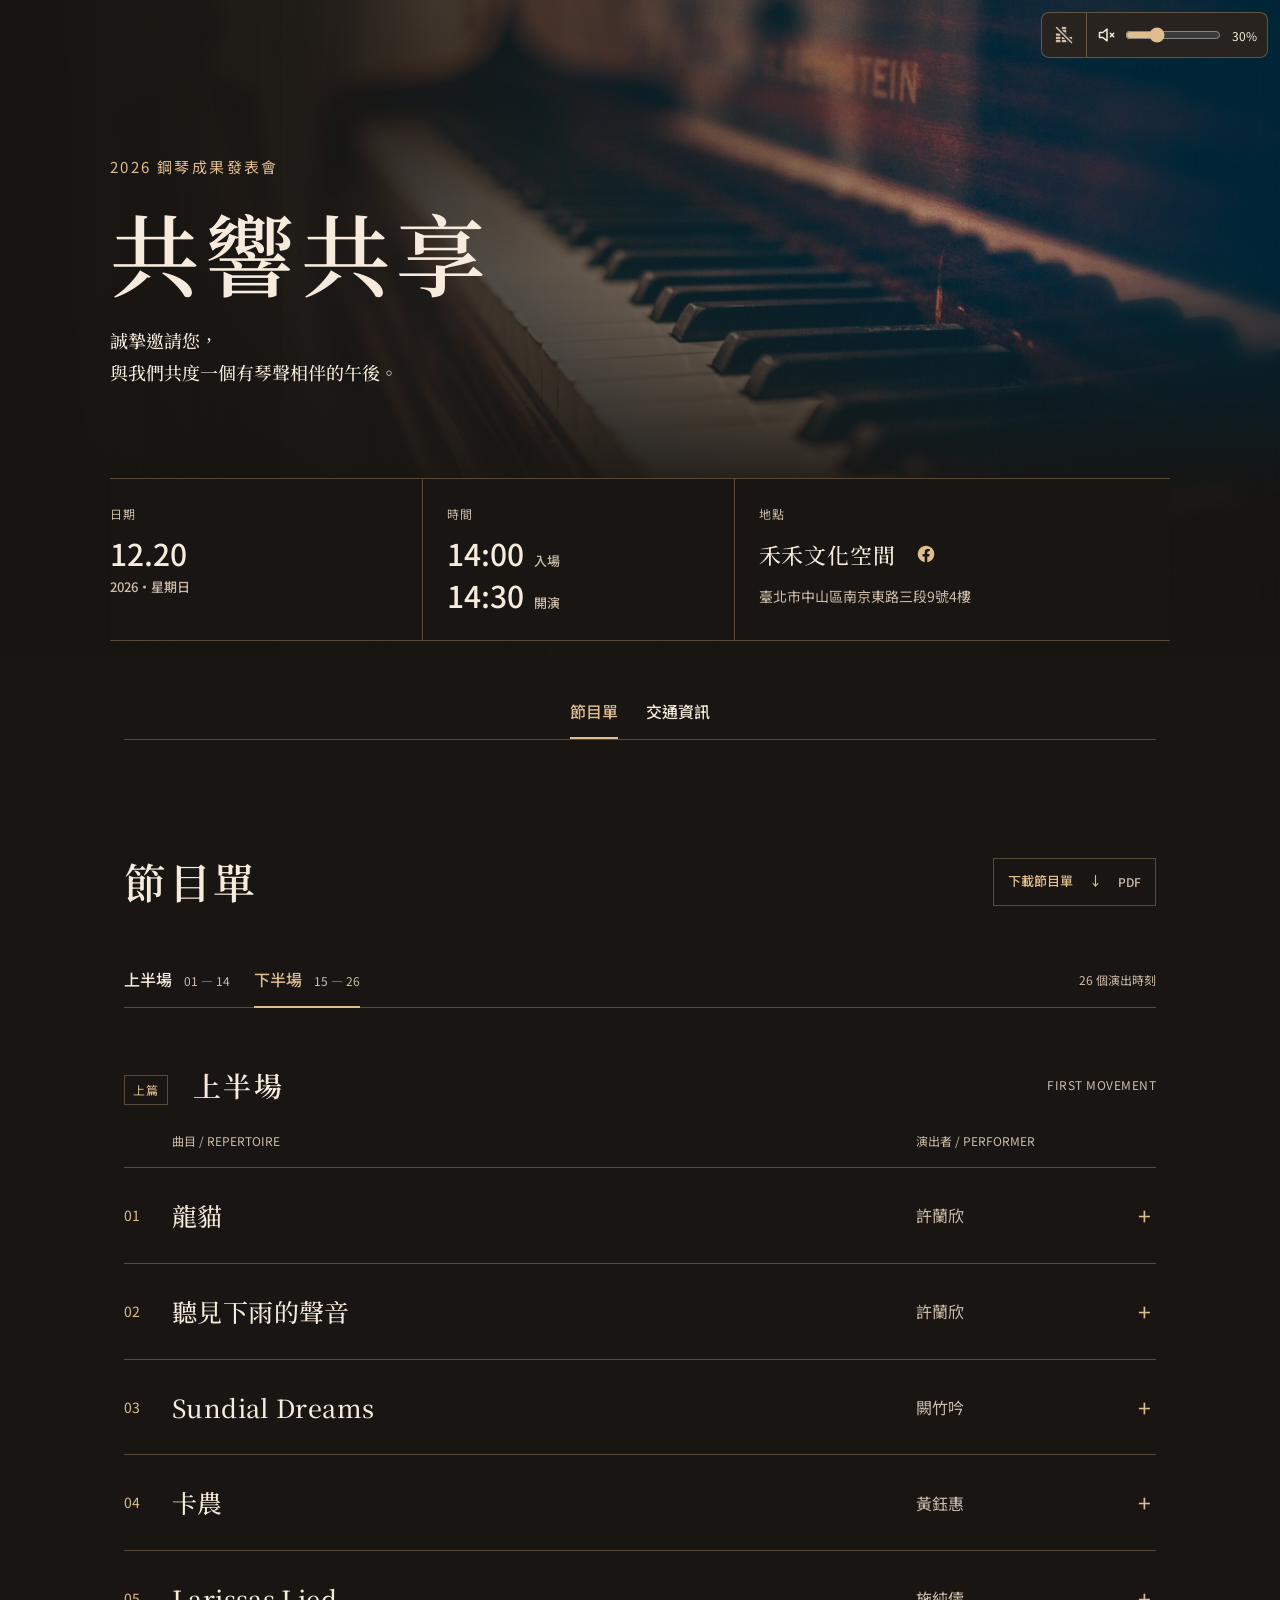
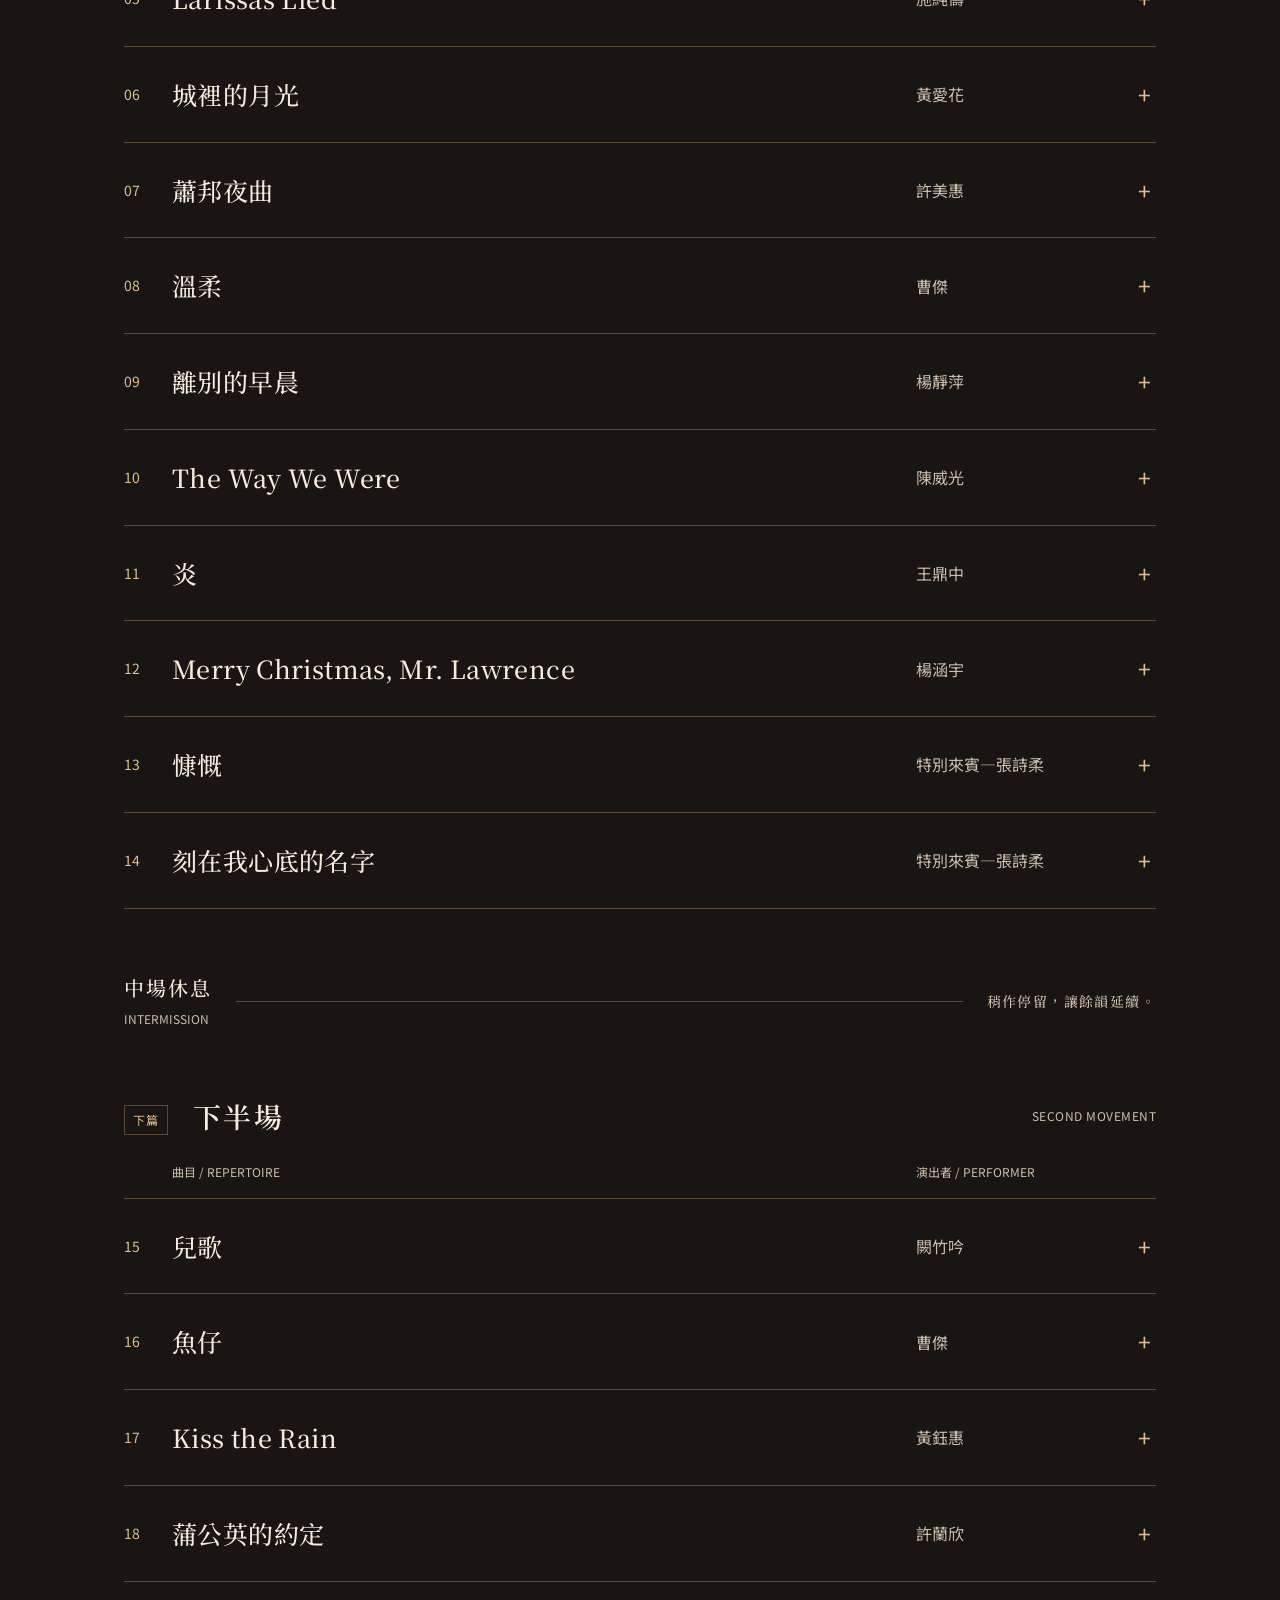
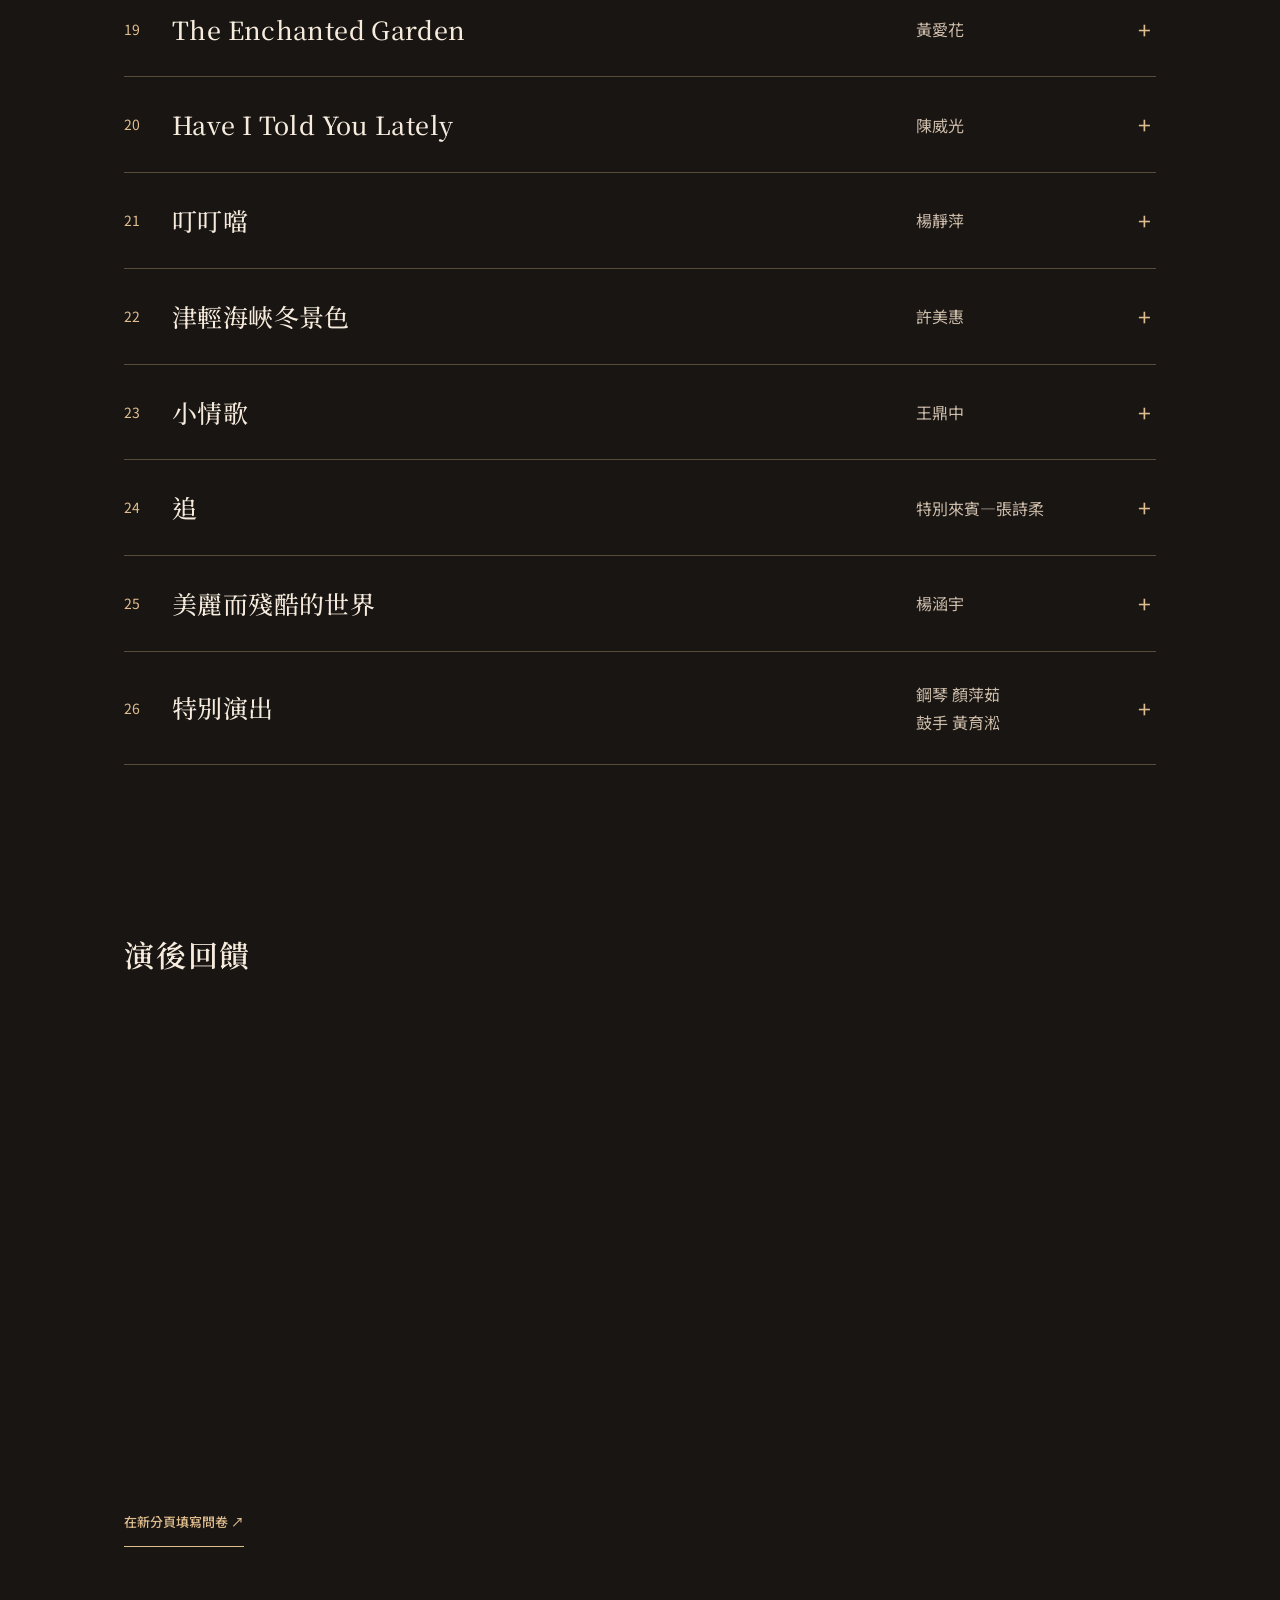
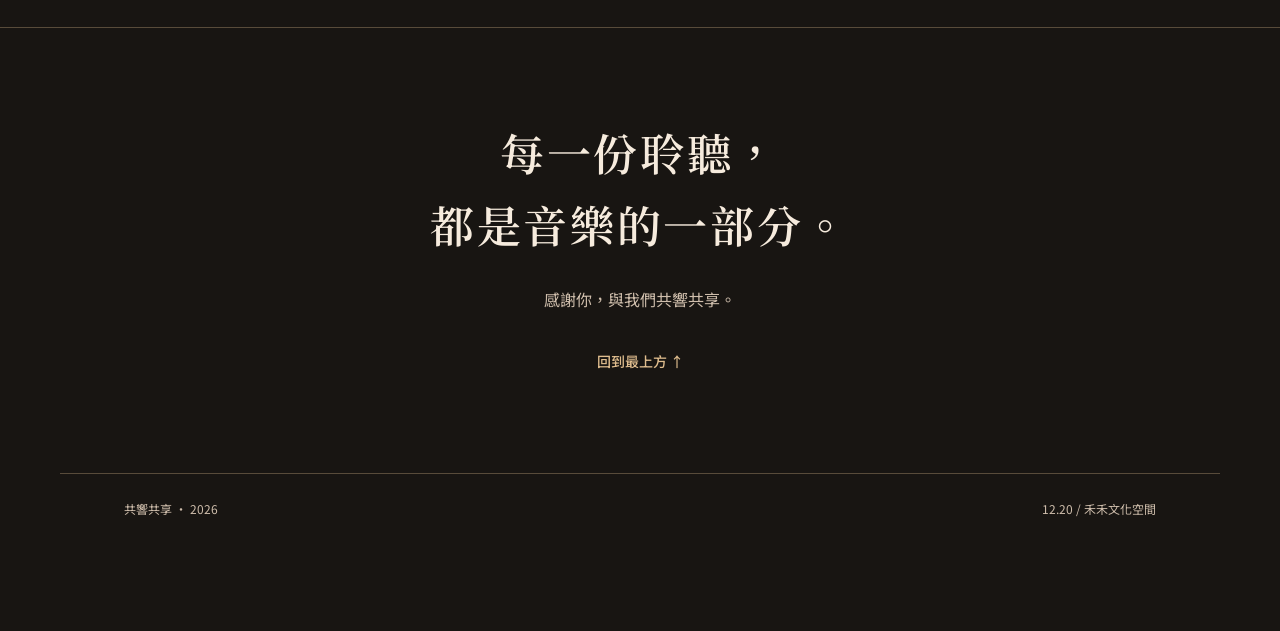
==== commit 37e72f0e: "Animate the three-column music equalizer" ====
--- a/web/index.html
+++ b/web/index.html
@@ -9,7 +9,7 @@
   <link rel="preconnect" href="https://fonts.googleapis.com">
   <link rel="preconnect" href="https://fonts.gstatic.com" crossorigin>
   <link rel="stylesheet" href="https://fonts.googleapis.com/css2?family=Noto+Sans+TC:wght@400;500&amp;family=Noto+Serif+TC:wght@500;600&amp;display=swap">
-  <link rel="stylesheet" href="styles.css"><script src="main.js" defer></script><script src="background-music.js" defer></script>
+  <link rel="stylesheet" href="styles.css?v=equalizer"><script src="main.js" defer></script><script src="background-music.js" defer></script>
 </head>
 <body id="top">
   <a class="skip" href="#program">跳至主要內容</a>
@@ -17,7 +17,27 @@
     <audio src="assets/program-notes.mp3" loop muted preload="metadata"></audio>
     <button type="button" class="music-toggle" aria-label="開啟背景音樂" title="開啟背景音樂">
       <svg viewBox="0 0 24 24" aria-hidden="true" focusable="false">
-        <path d="M4 10v4m4-7v10m4-13v16m4-12v8m4-6v4"/>
+        <g class="equalizer-column">
+          <rect x="2" y="2" width="6" height="3" rx="1"/>
+          <rect x="2" y="6" width="6" height="3" rx="1"/>
+          <rect x="2" y="10" width="6" height="3" rx="1"/>
+          <rect x="2" y="14" width="6" height="3" rx="1"/>
+          <rect x="2" y="18" width="6" height="3" rx="1"/>
+        </g>
+        <g class="equalizer-column">
+          <rect x="9" y="2" width="6" height="3" rx="1"/>
+          <rect x="9" y="6" width="6" height="3" rx="1"/>
+          <rect x="9" y="10" width="6" height="3" rx="1"/>
+          <rect x="9" y="14" width="6" height="3" rx="1"/>
+          <rect x="9" y="18" width="6" height="3" rx="1"/>
+        </g>
+        <g class="equalizer-column">
+          <rect x="16" y="2" width="6" height="3" rx="1"/>
+          <rect x="16" y="6" width="6" height="3" rx="1"/>
+          <rect x="16" y="10" width="6" height="3" rx="1"/>
+          <rect x="16" y="14" width="6" height="3" rx="1"/>
+          <rect x="16" y="18" width="6" height="3" rx="1"/>
+        </g>
         <path class="equalizer-slash-gap" d="M3 3l18 18"/>
         <path class="equalizer-slash" d="M3 3l18 18"/>
       </svg>
--- a/web/styles.css
+++ b/web/styles.css
@@ -90,6 +90,28 @@
   stroke-linecap: round;
   stroke-linejoin: round;
 }
+.equalizer-column {
+  fill: currentColor;
+  stroke: none;
+  clip-path: inset(8px 0 0);
+  animation: equalizer-bounce 1.1s steps(1) infinite;
+}
+.equalizer-column:nth-child(2) {
+  clip-path: inset(0);
+  animation-duration: 1.35s;
+  animation-delay: -.65s;
+}
+.equalizer-column:nth-child(3) {
+  clip-path: inset(12px 0 0);
+  animation-duration: .9s;
+  animation-delay: -.3s;
+}
+@keyframes equalizer-bounce {
+  0%, 100% { clip-path: inset(12px 0 0) }
+  20%, 65% { clip-path: inset(4px 0 0) }
+  35% { clip-path: inset(0) }
+  50%, 80% { clip-path: inset(8px 0 0) }
+}
 .music-toggle .equalizer-slash-gap {
   stroke: var(--surface);
   stroke-width: 5;
